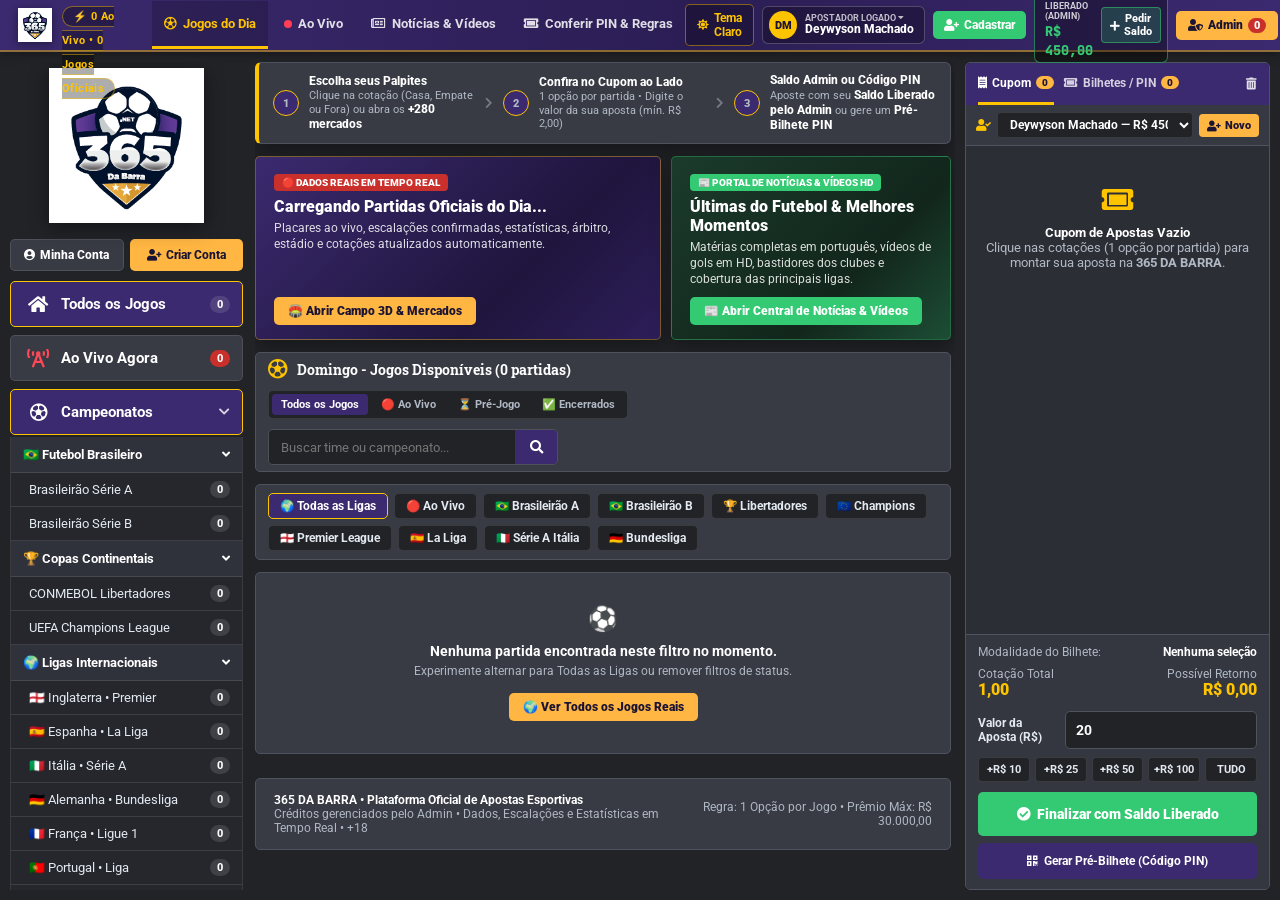
==== index.html @ ea411bf6 "Publicacao oficial 365 DA BARRA - Apostas Esportivas Online" ====
<!DOCTYPE html>
<html lang="pt-BR">
<head>
    <meta charset="UTF-8">
    <meta name="viewport" content="width=device-width, initial-scale=1.0">
    <title>365 DA BARRA - Apostas Esportivas Online</title>
    <link rel="preconnect" href="https://fonts.gstatic.com">
    <link href="https://fonts.googleapis.com/css2?family=Roboto+Slab:wght@600;700&family=Roboto:wght@400;500;700;900&family=JetBrains+Mono:wght@600;700;800&display=swap" rel="stylesheet">
    <link rel="stylesheet" href="https://cdnjs.cloudflare.com/ajax/libs/font-awesome/5.15.4/css/all.min.css">
    <link rel="stylesheet" href="css/styles.css">
</head>
<body>

    <!-- CABEÇALHO SUPERIOR OFICIAL 365 DA BARRA (#3b2a6f) -->
    <header class="header">
        <div class="header-left">
            <div class="title" onclick="switchMainSection('matches'); filterMatches('all')" style="cursor:pointer;">
                <img src="logo-365dabarra.png" alt="365 DA BARRA" class="header-mini-logo">
                <div>
                    <span class="brand-title-text">365 DA BARRA</span>
                    <span class="header-live-pill" id="live-games-counter">⚡ Tempo Real</span>
                </div>
            </div>
            <nav class="top-nav">
                <a class="active" data-top-nav="matches-all" onclick="switchMainSection('matches'); filterMatches('all')"><i class="far fa-futbol"></i> Jogos do Dia</a>
                <a data-top-nav="matches-live" onclick="switchMainSection('matches'); filterMatches('live')"><span class="live-dot"></span> Ao Vivo</a>
                <a data-top-nav="news" onclick="switchMainSection('news')"><i class="far fa-newspaper"></i> Notícias & Vídeos</a>
                <a data-top-nav="rules" onclick="switchMainSection('rules')"><i class="fas fa-ticket-alt"></i> Conferir PIN & Regras</a>
            </nav>
        </div>

        <!-- Área do Apostador, Cadastro, Carteira Admin e Painel Admin -->
        <div class="user-actions">
            <button class="theme-toggle-btn" id="theme-toggle-btn" onclick="toggleSiteTheme()" title="Alternar entre Tema Escuro e Tema Claro">
                <i class="fas fa-sun" id="theme-toggle-icon"></i> <span id="theme-toggle-label">Tema Claro</span>
            </button>

            <!-- Pílula Interativa do Usuário Logado (Abre Minha Conta / Trocar Cliente) -->
            <div class="user-profile-pill" onclick="openUserAccountModal('profile')" title="Ver Minha Conta ou Trocar de Apostador">
                <div class="user-avatar-circle" id="header-user-avatar">DM</div>
                <div class="user-profile-info">
                    <span class="user-profile-label">Apostador Logado <i class="fas fa-caret-down"></i></span>
                    <span class="user-profile-name" id="header-user-name">Deywyson Machado</span>
                </div>
            </div>

            <!-- Botão Direto para Cadastrar Novo Usuário -->
            <button class="btn-register-top" onclick="openUserAccountModal('register')" title="Cadastrar Novo Apostador na 365 DA BARRA">
                <i class="fas fa-user-plus"></i> Cadastrar
            </button>

            <!-- Carteira com Saldo Liberado pelo Admin + Botão Pedir Saldo -->
            <div class="wallet-box">
                <div class="wallet-texts" onclick="openRequestBalanceModal()" style="cursor:pointer;" title="Clique para solicitar liberação de saldo ao Admin">
                    <span class="wallet-label">Saldo Liberado (Admin)</span>
                    <span class="wallet-balance" id="user-balance">R$ 450,00</span>
                </div>
                <button class="wallet-add-btn" onclick="openRequestBalanceModal()" title="Solicitar Liberação de Saldo ao Admin">
                    <i class="fas fa-plus"></i> Pedir Saldo
                </button>
            </div>

            <!-- Botão Painel do Admin / Cambista -->
            <button class="btn-deposit" onclick="openAdminModal()">
                <i class="fas fa-user-shield"></i> Admin <span class="admin-badge-pill" id="admin-alert-count">0</span>
            </button>
        </div>
    </header>

    <!-- ESTRUTURA PRINCIPAL 3 COLUNAS (PADRÃO 365 DA BARRA APRIMORADO) -->
    <div class="main-container">

        <!-- COLUNA ESQUERDA: SIDEBAR OFICIAL COM ESCUDO 365 DA BARRA E ACORDEÕES -->
        <aside class="sidebar">
            <!-- Escudo Oficial 365 DA BARRA -->
            <div id="divImageLogo" class="sidebar-logo-box" onclick="switchMainSection('matches'); filterMatches('all')">
                <img id="imgLogo" src="logo-365dabarra.png" alt="365 DA BARRA">
            </div>

            <!-- Atalho Rápido de Conta / Cadastro na Sidebar -->
            <div class="sidebar-user-quickbar">
                <button class="sb-quick-btn" onclick="openUserAccountModal('profile')">
                    <i class="fas fa-user-circle"></i> Minha Conta
                </button>
                <button class="sb-quick-btn gold" onclick="openUserAccountModal('register')">
                    <i class="fas fa-user-plus"></i> Criar Conta
                </button>
            </div>

            <div class="menu">
                <!-- Início -->
                <a class="menuSingle active" data-sb-nav="all" onclick="switchMainSection('matches'); filterMatches('all')">
                    <div class="boxIcon"><i class="fas fa-home"></i></div>
                    <span class="title">Todos os Jogos</span>
                    <span class="badge-count" id="sb-count-all">0</span>
                </a>

                <!-- Ao Vivo -->
                <a class="menuSingle" data-sb-nav="live" onclick="switchMainSection('matches'); filterMatches('live')">
                    <div class="boxIcon"><i class="fas fa-broadcast-tower" style="color:#ff4757;"></i></div>
                    <span class="title">Ao Vivo Agora</span>
                    <span class="badge-count live" id="sb-count-live">0</span>
                </a>

                <!-- Futebol (Acordeão Principal) -->
                <div class="menuMulti">
                    <div class="menuMulti-main selected" id="sb-futebol-main" onclick="toggleSidebarAccordion('sb-futebol-items', this)">
                        <div class="boxIcon"><i class="far fa-futbol"></i></div>
                        <span class="title">Campeonatos</span>
                        <i class="fas fa-chevron-down menu-arrow"></i>
                    </div>

                    <div id="sb-futebol-items" class="menuMulti-items" style="display:block;">
                        <!-- Sub-acordeão: Brasil -->
                        <div class="subMenuMulti">
                            <div class="subMenuMulti-title" onclick="toggleSidebarSubAccordion('sub-brasil')">
                                <span>🇧🇷 Futebol Brasileiro</span>
                                <i class="fas fa-angle-down"></i>
                            </div>
                            <div id="sub-brasil" class="subMenuMulti-items" style="display:block;">
                                <a class="item" data-sb-nav="bra.1" onclick="filterMatches('bra.1')">
                                    <span class="name">Brasileirão Série A</span>
                                    <span class="badge-count" id="sb-count-bra.1">0</span>
                                </a>
                                <a class="item" data-sb-nav="bra.2" onclick="filterMatches('bra.2')">
                                    <span class="name">Brasileirão Série B</span>
                                    <span class="badge-count" id="sb-count-bra.2">0</span>
                                </a>
                            </div>
                        </div>

                        <!-- Sub-acordeão: Clubes Internacionais -->
                        <div class="subMenuMulti">
                            <div class="subMenuMulti-title" onclick="toggleSidebarSubAccordion('sub-intl')">
                                <span>🏆 Copas Continentais</span>
                                <i class="fas fa-angle-down"></i>
                            </div>
                            <div id="sub-intl" class="subMenuMulti-items" style="display:block;">
                                <a class="item" data-sb-nav="conmebol.libertadores" onclick="filterMatches('conmebol.libertadores')">
                                    <span class="name">CONMEBOL Libertadores</span>
                                    <span class="badge-count" id="sb-count-conmebol.libertadores">0</span>
                                </a>
                                <a class="item" data-sb-nav="uefa.champions" onclick="filterMatches('uefa.champions')">
                                    <span class="name">UEFA Champions League</span>
                                    <span class="badge-count" id="sb-count-uefa.champions">0</span>
                                </a>
                            </div>
                        </div>

                        <!-- Sub-acordeão: Principais Ligas Europeias & Sul-Americanas -->
                        <div class="subMenuMulti">
                            <div class="subMenuMulti-title" onclick="toggleSidebarSubAccordion('sub-europa')">
                                <span>🌍 Ligas Internacionais</span>
                                <i class="fas fa-angle-down"></i>
                            </div>
                            <div id="sub-europa" class="subMenuMulti-items" style="display:block;">
                                <a class="item" data-sb-nav="eng.1" onclick="filterMatches('eng.1')">
                                    <span class="name">🏴󠁧󠁢󠁥󠁮󠁧󠁿 Inglaterra • Premier</span>
                                    <span class="badge-count" id="sb-count-eng.1">0</span>
                                </a>
                                <a class="item" data-sb-nav="esp.1" onclick="filterMatches('esp.1')">
                                    <span class="name">🇪🇸 Espanha • La Liga</span>
                                    <span class="badge-count" id="sb-count-esp.1">0</span>
                                </a>
                                <a class="item" data-sb-nav="ita.1" onclick="filterMatches('ita.1')">
                                    <span class="name">🇮🇹 Itália • Série A</span>
                                    <span class="badge-count" id="sb-count-ita.1">0</span>
                                </a>
                                <a class="item" data-sb-nav="ger.1" onclick="filterMatches('ger.1')">
                                    <span class="name">🇩🇪 Alemanha • Bundesliga</span>
                                    <span class="badge-count" id="sb-count-ger.1">0</span>
                                </a>
                                <a class="item" data-sb-nav="fra.1" onclick="filterMatches('fra.1')">
                                    <span class="name">🇫🇷 França • Ligue 1</span>
                                    <span class="badge-count" id="sb-count-fra.1">0</span>
                                </a>
                                <a class="item" data-sb-nav="por.1" onclick="filterMatches('por.1')">
                                    <span class="name">🇵🇹 Portugal • Liga</span>
                                    <span class="badge-count" id="sb-count-por.1">0</span>
                                </a>
                                <a class="item" data-sb-nav="arg.1" onclick="filterMatches('arg.1')">
                                    <span class="name">🇦🇷 Argentina • Primera</span>
                                    <span class="badge-count" id="sb-count-arg.1">0</span>
                                </a>
                            </div>
                        </div>
                    </div>
                </div>

                <!-- Notícias & Vídeos (Diferencial Superior) -->
                <a class="menuSingle" data-sb-nav="news" onclick="switchMainSection('news')">
                    <div class="boxIcon"><i class="far fa-newspaper"></i></div>
                    <span class="title">Notícias & Vídeos</span>
                </a>

                <!-- Conferir Bilhete / Regulamento -->
                <a class="menuSingle" data-sb-nav="rules" onclick="switchMainSection('rules'); setTimeout(()=>{const el=document.getElementById('check-pin-input'); if(el) el.focus();}, 120);">
                    <div class="boxIcon"><i class="fas fa-ticket-alt"></i></div>
                    <span class="title">Conferir Bilhete (PIN)</span>
                </a>
            </div>

            <!-- Botão Admin e Caixa de Informação Oficial 365 DA BARRA -->
            <button class="btnSidebarAction" onclick="openAdminModal()">
                <i class="fas fa-user-shield"></i> Painel Cambista / Admin
            </button>

            <div class="menuBoxInfo">
                <span><strong>365 DA BARRA • OFICIAL</strong></span>
                <p>Prêmio Máx: <strong>R$ 30.000,00</strong><br>Regra: 1 Opção por Partida<br>Saldo liberado pelo Admin</p>
            </div>
        </aside>

        <!-- COLUNA CENTRAL: CONTAINER DE APOSTAS E EVENTOS -->
        <main class="content containerBets">

            <!-- VISÃO 1: LISTA DE PARTIDAS (PADRÃO 365 DA BARRA + USABILIDADE APRIMORADA) -->
            <div id="home-matches-view" style="display:flex; flex-direction:column; gap:12px;">

                <!-- Guia Rápido Visual: Como Funciona (Fácil entendimento para qualquer cliente) -->
                <div class="how-it-works-strip">
                    <div class="hiw-step">
                        <span class="hiw-num">1</span>
                        <div>
                            <strong>Escolha seus Palpites</strong>
                            <span>Clique na cotação (Casa, Empate ou Fora) ou abra os <strong>+280 mercados</strong></span>
                        </div>
                    </div>
                    <div class="hiw-divider"><i class="fas fa-chevron-right"></i></div>
                    <div class="hiw-step">
                        <span class="hiw-num">2</span>
                        <div>
                            <strong>Confira no Cupom ao Lado</strong>
                            <span>1 opção por partida • Digite o valor da sua aposta (mín. R$ 2,00)</span>
                        </div>
                    </div>
                    <div class="hiw-divider"><i class="fas fa-chevron-right"></i></div>
                    <div class="hiw-step">
                        <span class="hiw-num">3</span>
                        <div>
                            <strong>Saldo Admin ou Código PIN</strong>
                            <span>Aposte com seu <strong>Saldo Liberado pelo Admin</strong> ou gere um <strong>Pré-Bilhete PIN</strong></span>
                        </div>
                    </div>
                </div>

                <!-- Banners Superiores Interativos -->
                <div class="hero-banners">
                    <div class="hero-card" id="hero-featured-card">
                        <div>
                            <span class="hero-tag" id="hero-featured-tag">🔴 DADOS REAIS EM TEMPO REAL</span>
                            <h2 id="hero-featured-title">Carregando Partidas Oficiais do Dia...</h2>
                            <p id="hero-featured-desc">Placares ao vivo, escalações confirmadas, estatísticas, árbitro, estádio e cotações atualizados automaticamente.</p>
                        </div>
                        <button class="hero-cta" id="hero-featured-btn" onclick="openFeaturedMatch()">🏟️ Abrir Campo 3D & Mercados</button>
                    </div>
                    <div class="hero-card alt">
                        <div>
                            <span class="hero-tag" style="background:var(--betslip-pin-bg); color:#ffffff;">📰 PORTAL DE NOTÍCIAS & VÍDEOS HD</span>
                            <h2 id="hero-news-headline">Últimas do Futebol & Melhores Momentos</h2>
                            <p id="hero-news-sub">Matérias completas em português, vídeos de gols em HD, bastidores dos clubes e cobertura das principais ligas.</p>
                        </div>
                        <div style="display:flex; gap:8px;">
                            <button class="hero-cta" style="background:var(--betslip-pin-bg); color:#ffffff;" onclick="switchMainSection('news')">📰 Abrir Central de Notícias & Vídeos</button>
                        </div>
                    </div>
                </div>

                <!-- Barra de Data / Esporte e Busca Oficial (.dateEventAndSearch da 365 DA BARRA) -->
                <div class="dateEventAndSearch">
                    <div class="dateEvent">
                        <div class="boxIcon"><i class="far fa-futbol"></i></div>
                        <span class="sportName" id="sport-day-header">Jogos Disponíveis • Tempo Real</span>
                        <div class="status-subfilters" id="status-subfilters">
                            <button class="status-subfilter-btn active" data-status-filter="all" onclick="setMatchStatusSubfilter('all', this)">Todos os Jogos</button>
                            <button class="status-subfilter-btn" data-status-filter="in" onclick="setMatchStatusSubfilter('in', this)">🔴 Ao Vivo</button>
                            <button class="status-subfilter-btn" data-status-filter="pre" onclick="setMatchStatusSubfilter('pre', this)">⏳ Pré-Jogo</button>
                            <button class="status-subfilter-btn" data-status-filter="post" onclick="setMatchStatusSubfilter('post', this)">✅ Encerrados</button>
                        </div>
                    </div>
                    <div class="search">
                        <input type="text" id="global-search-input" placeholder="Buscar time ou campeonato..." oninput="handleSearchMatches(this.value)">
                        <button type="button" onclick="handleSearchMatches(document.getElementById('global-search-input').value)">
                            <i class="fas fa-search"></i>
                        </button>
                    </div>
                </div>

                <!-- Pílulas Rápidas de Campeonatos -->
                <div class="filter-bar">
                    <div class="filter-pills">
                        <button class="filter-pill active" data-pill-filter="all" onclick="filterMatches('all', this)">🌍 Todas as Ligas</button>
                        <button class="filter-pill" data-pill-filter="live" onclick="filterMatches('live', this)">🔴 Ao Vivo</button>
                        <button class="filter-pill" data-pill-filter="bra.1" onclick="filterMatches('bra.1', this)">🇧🇷 Brasileirão A</button>
                        <button class="filter-pill" data-pill-filter="bra.2" onclick="filterMatches('bra.2', this)">🇧🇷 Brasileirão B</button>
                        <button class="filter-pill" data-pill-filter="conmebol.libertadores" onclick="filterMatches('conmebol.libertadores', this)">🏆 Libertadores</button>
                        <button class="filter-pill" data-pill-filter="uefa.champions" onclick="filterMatches('uefa.champions', this)">🇪🇺 Champions</button>
                        <button class="filter-pill" data-pill-filter="eng.1" onclick="filterMatches('eng.1', this)">🏴󠁧󠁢󠁥󠁮󠁧󠁿 Premier League</button>
                        <button class="filter-pill" data-pill-filter="esp.1" onclick="filterMatches('esp.1', this)">🇪🇸 La Liga</button>
                        <button class="filter-pill" data-pill-filter="ita.1" onclick="filterMatches('ita.1', this)">🇮🇹 Série A Itália</button>
                        <button class="filter-pill" data-pill-filter="ger.1" onclick="filterMatches('ger.1', this)">🇩🇪 Bundesliga</button>
                    </div>
                </div>

                <!-- Lista de Eventos por País/Campeonato (.eventlistContainer) -->
                <div id="matches-container" class="eventlistContainer"></div>
            </div>

            <!-- VISÃO 2: PÁGINA DA PARTIDA AO VIVO (CAMPO 3D + INFORMATIVO + MERCADOS) -->
            <div id="match-center-view" class="match-center-view">
                <div class="mc-topbar">
                    <button class="back-to-list-btn" onclick="backToMatchList()"><i class="fas fa-arrow-left"></i> Voltar para a Grade de Jogos</button>
                    <div id="mc-breadcrumb" style="font-size:12.5px; color:var(--text-muted); font-weight:700;">
                        Carregando partida real...
                    </div>
                    <div style="display:flex; gap:6px; flex-wrap:wrap;">
                        <button class="tracker-ctrl-btn active" id="btn-toggle-3d" onclick="togglePerspectiveView()">🏟️ Estádio 3D</button>
                        <button class="tracker-ctrl-btn" id="btn-toggle-players" onclick="togglePlayersView()">👕 22 Jogadores</button>
                        <button class="tracker-ctrl-btn active" id="btn-toggle-trail" onclick="toggleTrailView()">⚡ Trajetória</button>
                        <button class="tracker-ctrl-btn" id="btn-toggle-heatmap" onclick="toggleHeatmapView()">🔥 Mapa de Calor</button>
                        <button class="tracker-ctrl-btn" id="btn-toggle-sound" onclick="toggleSoundEffects()">🔇 Som</button>
                    </div>
                </div>

                <!-- ARENA DE TRANSMISSÃO AO VIVO -->
                <div class="mc-live-arena">
                    <div class="mc-scoreboard-banner">
                        <div class="mc-team-block home">
                            <div class="mc-team-text-home">
                                <div class="mc-team-title" id="sb-home-name">Time Casa</div>
                                <div class="mc-team-meta" id="sb-home-formation">Mandante</div>
                            </div>
                            <img id="sb-home-logo" src="https://a.espncdn.com/i/teamlogos/soccer/500/819.png" alt="" class="mc-team-logo">
                        </div>

                        <div class="mc-score-center">
                            <div class="mc-live-pill"><span class="live-dot"></span> <span id="sb-clock">Sincronizando...</span></div>
                            <div class="mc-score-pill" id="sb-score">0 - 0</div>
                            <div id="sb-stadium" class="mc-stadium-sub">🏟️ Estádio Oficial</div>
                            <div id="sb-events-strip" style="font-size:11px; color:var(--accent-yellow); font-weight:700; margin-top:2px; text-align:center;"></div>
                        </div>

                        <div class="mc-team-block away">
                            <img id="sb-away-logo" src="https://a.espncdn.com/i/teamlogos/soccer/500/2029.png" alt="" class="mc-team-logo">
                            <div class="mc-team-text-away">
                                <div class="mc-team-title" id="sb-away-name">Time Visitante</div>
                                <div class="mc-team-meta" id="sb-away-formation">Visitante</div>
                            </div>
                        </div>
                    </div>

                    <div class="mc-arena-grid">
                        <!-- Coluna do Campo 3D Vetorial HD -->
                        <div class="mc-pitch-column">
                            <div class="stadium-stage" id="stadium-stage">
                                <div class="pitch-broadcast-hud" id="pitch-hud-box">
                                    <div class="hud-status-badge" id="hud-zone-badge">🔥 ATAQUE PERIGOSO</div>
                                    <div class="hud-texts">
                                        <div class="hud-main-title" id="hud-action-title">PARTIDA EM TEMPO REAL</div>
                                        <div class="hud-sub-desc" id="hud-action-sub">Sincronizando lances oficiais da partida...</div>
                                    </div>
                                </div>

                                <div class="stadium-led-board">
                                    <span>🏆 365 DA BARRA</span>
                                    <span>⚡ TRANSMISSÃO EM TEMPO REAL</span>
                                    <span>💰 PRÊMIO MÁXIMO R$ 30.000,00</span>
                                    <span>🔥 COTAÇÕES OFICIAIS</span>
                                </div>

                                <div class="pitch-3d-wrap perspective-3d" id="pitch-3d-wrap">
                                    <svg id="pitch-svg" viewBox="0 0 800 450" preserveAspectRatio="xMidYMid meet">
                                        <defs>
                                            <linearGradient id="gradZoneHome" x1="0%" y1="0%" x2="100%" y2="0%">
                                                <stop offset="0%" stop-color="#00e676" stop-opacity="0.02"/>
                                                <stop offset="55%" stop-color="#00e676" stop-opacity="0.18"/>
                                                <stop offset="100%" stop-color="#00e676" stop-opacity="0.45"/>
                                            </linearGradient>
                                            <linearGradient id="gradDangerHome" x1="0%" y1="0%" x2="100%" y2="0%">
                                                <stop offset="0%" stop-color="#ff3d57" stop-opacity="0.02"/>
                                                <stop offset="50%" stop-color="#ff6b00" stop-opacity="0.22"/>
                                                <stop offset="100%" stop-color="#ff1744" stop-opacity="0.52"/>
                                            </linearGradient>
                                            <linearGradient id="gradZoneAway" x1="100%" y1="0%" x2="0%" y2="0%">
                                                <stop offset="0%" stop-color="#29b6f6" stop-opacity="0.02"/>
                                                <stop offset="55%" stop-color="#29b6f6" stop-opacity="0.18"/>
                                                <stop offset="100%" stop-color="#29b6f6" stop-opacity="0.45"/>
                                            </linearGradient>
                                            <linearGradient id="gradDangerAway" x1="100%" y1="0%" x2="0%" y2="0%">
                                                <stop offset="0%" stop-color="#ff3d57" stop-opacity="0.02"/>
                                                <stop offset="50%" stop-color="#ff6b00" stop-opacity="0.22"/>
                                                <stop offset="100%" stop-color="#ff1744" stop-opacity="0.52"/>
                                            </linearGradient>
                                            <radialGradient id="heatSpot" cx="50%" cy="50%" r="50%">
                                                <stop offset="0%" stop-color="#ff1744" stop-opacity="0.55"/>
                                                <stop offset="50%" stop-color="#ffd600" stop-opacity="0.28"/>
                                                <stop offset="100%" stop-color="#00e676" stop-opacity="0"/>
                                            </radialGradient>
                                            <filter id="glowEffect" x="-20%" y="-20%" width="140%" height="140%">
                                                <feGaussianBlur stdDeviation="4" result="blur"/>
                                                <feComposite in="SourceGraphic" in2="blur" operator="over"/>
                                            </filter>
                                        </defs>

                                        <rect x="0" y="0" width="800" height="450" rx="10" fill="#113320"/>

                                        <g id="svg-turf-stripes">
                                            <rect x="30" y="25" width="46.25" height="400" fill="#17492d"/>
                                            <rect x="76.25" y="25" width="46.25" height="400" fill="#1b5434"/>
                                            <rect x="122.5" y="25" width="46.25" height="400" fill="#17492d"/>
                                            <rect x="168.75" y="25" width="46.25" height="400" fill="#1b5434"/>
                                            <rect x="215" y="25" width="46.25" height="400" fill="#17492d"/>
                                            <rect x="261.25" y="25" width="46.25" height="400" fill="#1b5434"/>
                                            <rect x="307.5" y="25" width="46.25" height="400" fill="#17492d"/>
                                            <rect x="353.75" y="25" width="46.25" height="400" fill="#1b5434"/>
                                            <rect x="400" y="25" width="46.25" height="400" fill="#17492d"/>
                                            <rect x="446.25" y="25" width="46.25" height="400" fill="#1b5434"/>
                                            <rect x="492.5" y="25" width="46.25" height="400" fill="#17492d"/>
                                            <rect x="538.75" y="25" width="46.25" height="400" fill="#1b5434"/>
                                            <rect x="585" y="25" width="46.25" height="400" fill="#17492d"/>
                                            <rect x="631.25" y="25" width="46.25" height="400" fill="#1b5434"/>
                                            <rect x="677.5" y="25" width="46.25" height="400" fill="#17492d"/>
                                            <rect x="723.75" y="25" width="46.25" height="400" fill="#1b5434"/>
                                        </g>

                                        <image id="svg-logo-home" href="https://a.espncdn.com/i/teamlogos/soccer/500/819.png" x="165" y="170" width="110" height="110" opacity="0.14"/>
                                        <image id="svg-logo-away" href="https://a.espncdn.com/i/teamlogos/soccer/500/2029.png" x="525" y="170" width="110" height="110" opacity="0.14"/>

                                        <g id="svg-heatmap-layer" style="display:none;"></g>

                                        <g id="svg-zone-layer">
                                            <polygon id="svg-zone-poly" points="30,25 580,25 630,225 580,425 30,425" fill="url(#gradDangerHome)"/>
                                            <polyline id="svg-zone-edge" points="580,25 630,225 580,425" fill="none" stroke="#ff3d57" stroke-width="3" stroke-dasharray="6,4" opacity="0.85"/>
                                            <g id="svg-zone-chevrons"></g>
                                        </g>

                                        <g stroke="rgba(255,255,255,0.65)" stroke-width="2.2" fill="none">
                                            <rect x="30" y="25" width="740" height="400"/>
                                            <line x1="400" y1="25" x2="400" y2="425"/>
                                            <circle cx="400" cy="225" r="56"/>
                                            <circle cx="400" cy="225" r="4" fill="#fff"/>
                                            <rect x="30" y="105" width="115" height="240"/>
                                            <rect x="30" y="165" width="42" height="120"/>
                                            <circle cx="110" cy="225" r="3" fill="#fff"/>
                                            <path d="M 145 180 A 55 55 0 0 1 145 270"/>
                                            <rect x="655" y="105" width="115" height="240"/>
                                            <rect x="728" y="165" width="42" height="120"/>
                                            <circle cx="690" cy="225" r="3" fill="#fff"/>
                                            <path d="M 655 180 A 55 55 0 0 0 655 270"/>
                                            <path d="M 30 37 A 12 12 0 0 0 42 25"/>
                                            <path d="M 42 425 A 12 12 0 0 0 30 413"/>
                                            <path d="M 758 25 A 12 12 0 0 0 770 37"/>
                                            <path d="M 770 413 A 12 12 0 0 0 758 425"/>
                                            <rect x="14" y="192" width="16" height="66" fill="rgba(255,255,255,0.16)" stroke="#ffffff" stroke-width="2.8"/>
                                            <rect x="770" y="192" width="16" height="66" fill="rgba(255,255,255,0.16)" stroke="#ffffff" stroke-width="2.8"/>
                                        </g>

                                        <g id="svg-players-layer" style="display:none;"></g>

                                        <g id="svg-trail-layer">
                                            <path id="svg-ground-shadow" d="" fill="none" stroke="rgba(0,0,0,0.45)" stroke-width="3" stroke-dasharray="5,5"/>
                                            <path id="svg-ball-path" d="" fill="none" stroke="#ffd600" stroke-width="3.2" stroke-linecap="round" filter="url(#glowEffect)"/>
                                            <g id="svg-pass-nodes"></g>
                                        </g>

                                        <g id="svg-ball-group" transform="translate(400, 225)">
                                            <circle id="svg-ball-Ping1" cx="0" cy="0" r="18" fill="none" stroke="#ff3d57" stroke-width="2.5" opacity="0.7"/>
                                            <circle id="svg-ball-Ping2" cx="0" cy="0" r="30" fill="none" stroke="#ff3d57" stroke-width="1.5" opacity="0.35"/>
                                            <ellipse id="svg-ball-shadow" cx="3" cy="5" rx="8" ry="5" fill="rgba(0,0,0,0.6)"/>
                                            <circle id="svg-ball-core" cx="0" cy="0" r="8.5" fill="#ffffff" stroke="#0f172a" stroke-width="2"/>
                                            <polygon points="0,-4 3.8,-1.2 2.4,3.2 -2.4,3.2 -3.8,-1.2" fill="#0f172a"/>
                                        </g>
                                    </svg>

                                    <div class="ball-Floating-tag" id="ball-floating-tag">
                                        <span class="ball-tag-dot" id="ball-tag-dot"></span>
                                        <span id="ball-tag-player">Em Jogo</span>
                                    </div>

                                    <div class="goal-celebration-banner" id="goal-celebration-banner">
                                        <div class="goal-big-title">⚽ GOOOOOOL!</div>
                                        <div class="goal-sub-score" id="goal-banner-score">Gol Oficial!</div>
                                    </div>
                                </div>
                            </div>
                        </div>

                        <!-- Informativo da Partida ao Lado do Campo -->
                        <div class="mc-info-column">
                            <div class="tracker-tabs">
                                <div class="tracker-tab active" onclick="switchTrackerTab('stats', this)">📊 Estatísticas</div>
                                <div class="tracker-tab" onclick="switchTrackerTab('feed', this)">⚡ Lances (<span id="feed-count">0</span>)</div>
                                <div class="tracker-tab" onclick="switchTrackerTab('lineups', this)">👕 Escalações</div>
                                <div class="tracker-tab" onclick="switchTrackerTab('standings', this)">🏆 Tabela & H2H</div>
                            </div>
                            <div class="tracker-tab-content" id="tracker-tab-body"></div>
                        </div>
                    </div>
                </div>

                <!-- Mercados Completos da Partida (Estilo .eventdetail-market da 365 DA BARRA) -->
                <div class="mc-markets-section" id="mc-all-markets"></div>
            </div>

            <!-- VISÃO 3: PORTAL DE NOTÍCIAS E VÍDEOS DO FUTEBOL EM TEMPO REAL -->
            <div id="news-view" style="display:none; flex-direction:column; gap:16px;">
                <div class="mc-topbar">
                    <button class="back-to-list-btn" onclick="switchMainSection('matches')"><i class="fas fa-arrow-left"></i> Voltar para os Jogos</button>
                    <h2 style="font-size:16px; font-weight:900;">📰 Central de Notícias, Bastidores & Vídeos em Tempo Real</h2>
                    <span style="font-size:11.5px; color:var(--accent-green); font-weight:800;">🟢 Atualização Automática</span>
                </div>

                <div class="filter-bar">
                    <div class="filter-pills" id="news-filter-pills">
                        <button class="filter-pill active" onclick="filterNewsByLeague('all', this)">🔥 Todas as Editorias</button>
                        <button class="filter-pill" onclick="filterNewsByLeague('bra.1', this)">🇧🇷 Brasileirão</button>
                        <button class="filter-pill" onclick="filterNewsByLeague('conmebol.libertadores', this)">🏆 Libertadores</button>
                        <button class="filter-pill" onclick="filterNewsByLeague('eng.1', this)">🏴󠁧󠁢󠁥󠁮󠁧󠁿 Premier League</button>
                        <button class="filter-pill" onclick="filterNewsByLeague('esp.1', this)">🇪🇸 La Liga</button>
                        <button class="filter-pill" onclick="filterNewsByLeague('uefa.champions', this)">🇪🇺 Champions League</button>
                    </div>
                    <span style="font-size:11.5px; color:var(--text-muted); font-weight:700;">🎬 Clique em qualquer matéria para ler na íntegra e assistir aos vídeos</span>
                </div>

                <div id="news-featured-hero"></div>
                <div id="news-grid-container" style="display:grid; grid-template-columns:repeat(3, 1fr); gap:16px;"></div>
            </div>

            <!-- VISÃO 4: REGULAMENTO E CONFERÊNCIA DE BILHETE POR PIN -->
            <div id="rules-view" style="display:none; flex-direction:column; gap:16px;">
                <div class="mc-topbar">
                    <button class="back-to-list-btn" onclick="switchMainSection('matches')"><i class="fas fa-arrow-left"></i> Voltar para os Jogos</button>
                    <h2 style="font-size:16px; font-weight:900;">📋 Regulamento Oficial 365 DA BARRA & Conferir Bilhete (PIN)</h2>
                    <span></span>
                </div>

                <!-- Consulta de Bilhete por PIN -->
                <div class="mc-market-card">
                    <div class="mc-market-header">
                        <span>🔍 Conferir Bilhete pelo Código PIN</span>
                        <span>365 DA BARRA</span>
                    </div>
                    <div style="padding:16px;">
                        <div style="display:flex; gap:8px; margin-bottom:10px;">
                            <input type="text" id="check-pin-input" class="stake-input" placeholder="Digite o código PIN do bilhete (ex: 482-910)">
                            <button class="btn-deposit" onclick="checkPinTicket()"><i class="fas fa-search"></i> Consultar Bilhete</button>
                        </div>
                        <div id="check-pin-result"></div>
                    </div>
                </div>

                <!-- Regras Oficiais das Casas de Apostas -->
                <div class="mc-market-card">
                    <div class="mc-market-header">
                        <span>⚖️ Regulamento Geral de Apostas • 365 DA BARRA</span>
                        <span>Regras Oficiais</span>
                    </div>
                    <div style="padding:16px; line-height:1.65; font-size:13px; color:var(--text-secondary);">
                        <p style="margin-bottom:8px;">1. <strong>Seleção Única por Partida (Bloqueio de Correlação):</strong> Não é permitido combinar duas ou mais opções da mesma partida em um mesmo bilhete simples/múltiplo. Caso selecione outra cotação do mesmo jogo, o sistema substituirá automaticamente a seleção anterior daquela partida.</p>
                        <p style="margin-bottom:8px;">2. <strong>Tempo Regulamentar (90 Minutos):</strong> Todas as apostas de futebol consideram apenas o tempo regulamentar de 90 minutos mais os acréscimos definidos pelo árbitro. Prorrogação e disputa de pênaltis não são consideradas, salvo indicação explícita no mercado.</p>
                        <p style="margin-bottom:8px;">3. <strong>Cadastro de Usuário e Liberação de Créditos pelo Admin:</strong> O apostador pode criar sua conta gratuitamente, porém <strong>não realiza depósitos automáticos</strong> na plataforma. Todo saldo de jogo é liberado exclusivamente pelo Administrador/Gerente da banca, ou o cliente pode emitir um <strong>Pré-Bilhete com Código PIN</strong> para validação junto ao cambista.</p>
                        <p style="margin-bottom:8px;">4. <strong>Limites da Banca:</strong> Valor mínimo por aposta: <strong>R$ 2,00</strong> • Valor máximo por aposta: <strong>R$ 5.000,00</strong> • Prêmio/Retorno máximo por bilhete: <strong>R$ 30.000,00</strong> • Máximo de 20 jogos por bilhete múltiplo.</p>
                        <p>5. <strong>Partidas Adiadas ou Canceladas:</strong> Caso uma partida seja adiada ou interrompida e não seja retomada em até 48 horas, a cotação daquele evento específico no bilhete múltiplo será recalculada como <strong>1,00</strong> (anulada), mantendo-se válidas as demais seleções do bilhete.</p>
                    </div>
                </div>
            </div>

            <footer class="site-footer">
                <div>
                    <strong style="color:var(--text-main);">365 DA BARRA • Plataforma Oficial de Apostas Esportivas</strong><br>
                    Créditos gerenciados pelo Admin • Dados, Escalações e Estatísticas em Tempo Real • +18
                </div>
                <div style="text-align:right;">
                    Regra: 1 Opção por Jogo • Prêmio Máx: R$ 30.000,00
                </div>
            </footer>
        </main>

        <!-- COLUNA DIREITA: CUPOM DE APOSTAS OFICIAL 365 DA BARRA -->
        <aside class="right-panel">
            <div class="betslip">
                <div class="betslip-header">
                    <div class="betslip-tabs">
                        <div class="betslip-tab active" id="tab-slip-btn" onclick="switchBetslipView('slip')">
                            <i class="fas fa-receipt"></i> Cupom <span class="betslip-count" id="betslip-count">0</span>
                        </div>
                        <div class="betslip-tab" id="tab-history-btn" onclick="switchBetslipView('history')">
                            <i class="fas fa-ticket-alt"></i> Bilhetes / PIN <span class="betslip-count" id="history-count">0</span>
                        </div>
                    </div>
                    <button class="clear-slip-btn" onclick="clearBetslip()" title="Limpar todas as seleções do cupom"><i class="fas fa-trash-alt"></i></button>
                </div>

                <!-- Barra do Apostador no Cupom (Mostra quem está apostando e permite trocar ou cadastrar) -->
                <div class="betslip-client-bar">
                    <div style="display:flex; align-items:center; gap:6px; min-width:0; flex:1;">
                        <i class="fas fa-user-check" style="color:var(--brand-gold); font-size:12px;"></i>
                        <select id="client-selector" class="betslip-client-select" onchange="handleClientSelectChange(this.value)" title="Selecionar Apostador">
                        </select>
                    </div>
                    <button class="betslip-new-user-btn" onclick="openUserAccountModal('register')" title="Cadastrar Novo Apostador">
                        <i class="fas fa-user-plus"></i> Novo
                    </button>
                </div>

                <!-- Corpo do Cupom (.betslip-body) -->
                <div class="betslip-items betslip-body" id="betslip-items"></div>

                <!-- Rodapé do Cupom (.betslip-footer da 365 DA BARRA com usabilidade aprimorada) -->
                <div class="betslip-footer" id="betslip-footer">
                    <div class="slip-summary-row" style="margin-bottom:6px; font-size:11.5px; display:flex; justify-content:space-between; color:var(--text-muted);">
                        <span>Modalidade do Bilhete:</span>
                        <strong id="bet-type-label" style="color:var(--text-main);">Nenhuma seleção</strong>
                    </div>

                    <div class="oddAndPossibleReturn">
                        <div class="odd">
                            <span>Cotação Total</span>
                            <span><strong id="total-odd-value">1,00</strong></span>
                        </div>
                        <div class="possibleReturn">
                            <span>Possível Retorno</span>
                            <span><strong id="potential-return-value">R$ 0,00</strong></span>
                        </div>
                    </div>

                    <div class="valueBet">
                        <div class="legend">Valor da Aposta (R$)</div>
                        <input type="number" id="bet-amount" class="stake-input" placeholder="R$ 0,00" value="20" min="2" oninput="calculateReturn()">
                    </div>

                    <div class="quick-stakes">
                        <button class="quick-stake-btn" onclick="addQuickStake(10)">+R$ 10</button>
                        <button class="quick-stake-btn" onclick="addQuickStake(25)">+R$ 25</button>
                        <button class="quick-stake-btn" onclick="addQuickStake(50)">+R$ 50</button>
                        <button class="quick-stake-btn" onclick="addQuickStake(100)">+R$ 100</button>
                        <button class="quick-stake-btn" onclick="addQuickStake('MAX')">TUDO</button>
                    </div>

                    <div class="finishBet" style="display:flex; flex-direction:column; gap:7px;">
                        <button class="place-bet-btn" onclick="placeBet(false)">
                            <i class="fas fa-check-circle"></i> Finalizar com Saldo Liberado
                        </button>
                        <button class="pin-bet-btn" onclick="placeBet(true)">
                            <i class="fas fa-qrcode"></i> Gerar Pré-Bilhete (Código PIN)
                        </button>
                    </div>
                </div>
            </div>
        </aside>
    </div>

    <!-- =========================================================================
         MODAL 1: CADASTRO DE USUÁRIO, LOGIN / TROCAR CONTA & MINHA CONTA
         ========================================================================= -->
    <div class="modal-overlay" id="user-account-modal">
        <div class="modal-card" style="width:560px; max-width:95vw; max-height:90vh; overflow-y:auto;">
            <div class="modal-header">
                <div style="display:flex; align-items:center; gap:10px;">
                    <img src="logo-365dabarra.png" alt="" style="width:34px; height:34px; object-fit:contain;">
                    <div>
                        <h3 style="font-size:16px; color:var(--text-main);">Central do Apostador • 365 DA BARRA</h3>
                        <span style="font-size:11px; color:var(--text-muted);">Cadastro de Cliente, Carteira Admin e Meus Bilhetes</span>
                    </div>
                </div>
                <button class="modal-close" onclick="closeUserAccountModal()">✕</button>
            </div>

            <!-- Abas do Modal de Usuário -->
            <div class="account-modal-tabs">
                <button class="account-tab-btn active" id="acc-tab-btn-profile" onclick="switchUserAccountTab('profile')">
                    <i class="fas fa-id-card"></i> Minha Conta
                </button>
                <button class="account-tab-btn" id="acc-tab-btn-register" onclick="switchUserAccountTab('register')">
                    <i class="fas fa-user-plus"></i> Criar Nova Conta
                </button>
                <button class="account-tab-btn" id="acc-tab-btn-switch" onclick="switchUserAccountTab('switch')">
                    <i class="fas fa-exchange-alt"></i> Entrar / Trocar Cliente
                </button>
            </div>

            <!-- ABA 1: MINHA CONTA (PERFIL + SALDO ADMIN + CHAVE PIX + BILHETES) -->
            <div id="acc-tab-profile" class="account-tab-pane">
                <div id="user-profile-summary-box"></div>
            </div>

            <!-- ABA 2: CADASTRAR NOVO APOSTADOR NA 365 DA BARRA -->
            <div id="acc-tab-register" class="account-tab-pane" style="display:none;">
                <div class="register-info-banner">
                    <i class="fas fa-shield-alt" style="font-size:18px; color:var(--brand-gold);"></i>
                    <div>
                        <strong>Como funciona o Cadastro na 365 DA BARRA?</strong>
                        <p>Você cria sua conta gratuitamente abaixo. Por segurança da banca, <strong>não há depósito automático</strong>: após criar sua conta, o <strong>Administrador / Cambista libera seu saldo</strong> ou você pode gerar <strong>Pré-Bilhetes com Código PIN</strong> na hora!</p>
                    </div>
                </div>

                <form id="user-register-form" onsubmit="handleUserRegistrationSubmit(event)" style="display:flex; flex-direction:column; gap:12px;">
                    <div class="form-grid-2">
                        <div class="form-group">
                            <label>Nome Completo do Apostador *</label>
                            <input type="text" id="reg-full-name" class="stake-input" placeholder="Ex: João Pedro Santos" required>
                        </div>
                        <div class="form-group">
                            <label>Usuário / Apelido de Acesso *</label>
                            <input type="text" id="reg-username" class="stake-input" placeholder="Ex: joaopedro365" required>
                        </div>
                    </div>

                    <div class="form-grid-2">
                        <div class="form-group">
                            <label>WhatsApp / Telefone (Contato Cambista) *</label>
                            <input type="text" id="reg-phone" class="stake-input" placeholder="Ex: (71) 99988-7766" required>
                        </div>
                        <div class="form-group">
                            <label>Chave PIX (Para Receber Prêmios) *</label>
                            <input type="text" id="reg-pix" class="stake-input" placeholder="CPF, Telefone ou E-mail PIX" required>
                        </div>
                    </div>

                    <div class="form-grid-2">
                        <div class="form-group">
                            <label>Senha de Acesso *</label>
                            <input type="password" id="reg-password" class="stake-input" placeholder="Digite uma senha" required>
                        </div>
                        <div class="form-group">
                            <label>Solicitar Saldo Inicial ao Admin (Opcional)</label>
                            <select id="reg-initial-request" class="stake-input">
                                <option value="0">Não pedir agora (Apenas criar conta / Usar PIN)</option>
                                <option value="50" selected>Já solicitar R$ 50,00 de saldo ao Admin</option>
                                <option value="100">Já solicitar R$ 100,00 de saldo ao Admin</option>
                                <option value="250">Já solicitar R$ 250,00 de saldo ao Admin</option>
                                <option value="500">Já solicitar R$ 500,00 de saldo ao Admin</option>
                            </select>
                        </div>
                    </div>

                    <button type="submit" class="place-bet-btn" style="margin-top:4px; height:44px; font-size:14px;">
                        <i class="fas fa-check-circle"></i> Concluir Cadastro & Entrar na Conta
                    </button>
                </form>
            </div>

            <!-- ABA 3: ENTRAR / TROCAR DE CONTA RÁPIDO -->
            <div id="acc-tab-switch" class="account-tab-pane" style="display:none;">
                <p style="font-size:12.5px; color:var(--text-muted); margin-bottom:10px;">
                    Selecione uma das contas cadastradas abaixo para entrar imediatamente ou cadastre um novo cliente:
                </p>
                <div id="user-switch-list" style="display:flex; flex-direction:column; gap:8px;"></div>
            </div>
        </div>
    </div>

    <!-- =========================================================================
         MODAL 2: SOLICITAR LIBERAÇÃO DE SALDO AO ADMIN
         ========================================================================= -->
    <div class="modal-overlay" id="request-balance-modal">
        <div class="modal-card" style="width:460px; max-width:94vw;">
            <div class="modal-header">
                <h3 style="font-size:16px;"><i class="fas fa-hand-holding-usd" style="color:var(--brand-gold);"></i> Solicitar Liberação de Saldo</h3>
                <button class="modal-close" onclick="closeRequestBalanceModal()">✕</button>
            </div>
            <p style="font-size:12.5px; color:var(--text-secondary); margin-bottom:14px; line-height:1.5;">
                Na <strong>365 DA BARRA</strong> o saldo de apostas é liberado diretamente pelo <strong>Administrador / Cambista</strong>. Escolha ou digite o valor para enviar o pedido em nome de <strong id="req-client-name" style="color:var(--brand-gold);">Cliente</strong>:
            </p>
            <div style="display:grid; grid-template-columns:1fr 1fr; gap:10px; margin-bottom:14px;">
                <button class="place-bet-btn" style="background:var(--brand-purple);" onclick="sendBalanceRequestToAdmin(50)">+ R$ 50,00</button>
                <button class="place-bet-btn" style="background:var(--brand-purple);" onclick="sendBalanceRequestToAdmin(100)">+ R$ 100,00</button>
                <button class="place-bet-btn" style="background:var(--brand-purple);" onclick="sendBalanceRequestToAdmin(250)">+ R$ 250,00</button>
                <button class="place-bet-btn" style="background:var(--brand-purple);" onclick="sendBalanceRequestToAdmin(500)">+ R$ 500,00</button>
            </div>
            <div style="padding-top:12px; border-top:1px solid var(--border-color);">
                <label style="font-size:11.5px; font-weight:700; color:var(--text-muted); display:block; margin-bottom:6px;">Ou digite outro valor personalizado (R$):</label>
                <div style="display:flex; gap:8px;">
                    <input type="number" id="custom-req-amount" class="stake-input" placeholder="Ex: 150,00" min="10">
                    <button class="place-bet-btn" style="width:auto; padding:0 18px; white-space:nowrap;" onclick="sendCustomBalanceRequest()">
                        <i class="fas fa-paper-plane"></i> Enviar Pedido
                    </button>
                </div>
            </div>
        </div>
    </div>

    <!-- =========================================================================
         MODAL 3: PAINEL DO ADMINISTRADOR / GERENTE / CAMBISTA
         ========================================================================= -->
    <div class="modal-overlay" id="admin-modal">
        <div class="modal-card" style="width:650px; max-width:96vw; max-height:90vh; overflow-y:auto;">
            <div class="modal-header">
                <div style="display:flex; align-items:center; gap:10px;">
                    <i class="fas fa-user-shield" style="font-size:22px; color:var(--brand-gold);"></i>
                    <div>
                        <h3 style="font-size:16px; color:var(--brand-gold);">Painel do Administrador & Cambista • 365 DA BARRA</h3>
                        <span style="font-size:11px; color:var(--text-muted);">Liberação de Saldo, Validação de Pré-Bilhetes PIN e Gestão de Clientes</span>
                    </div>
                </div>
                <button class="modal-close" onclick="closeAdminModal()">✕</button>
            </div>

            <!-- Resumo Rápido da Banca -->
            <div id="admin-kpi-strip" class="admin-kpi-strip"></div>

            <!-- 1. Solicitações de Saldo dos Clientes -->
            <div class="admin-section-box">
                <h4 class="admin-section-title">📲 Solicitações de Saldo Pendentes (Aprovar Liberação)</h4>
                <div id="admin-requests-list"></div>
            </div>

            <!-- 2. Pré-Bilhetes Pendentes (Validar Código PIN) -->
            <div class="admin-section-box">
                <h4 class="admin-section-title">📌 Pré-Bilhetes Aguardando Validação (Código PIN)</h4>
                <div id="admin-pins-list"></div>
            </div>

            <!-- 3. Gestão de Clientes Cadastrados & Liberação Manual de Saldo -->
            <div class="admin-section-box">
                <h4 class="admin-section-title">👥 Clientes Cadastrados na Banca (Liberar / Ajustar Saldo)</h4>
                <div id="admin-clients-list"></div>
            </div>

            <!-- 4. Cadastrar Novo Cliente Direto pelo Painel Admin -->
            <div class="admin-section-box" style="margin-bottom:0;">
                <h4 class="admin-section-title">➕ Cadastrar Novo Cliente Direto pelo Admin (Com Saldo Inicial)</h4>
                <div style="display:grid; grid-template-columns:1.3fr 1fr 1fr auto; gap:8px;">
                    <input type="text" id="admin-new-client-name" class="stake-input" placeholder="Nome do Cliente">
                    <input type="text" id="admin-new-client-phone" class="stake-input" placeholder="WhatsApp / PIX">
                    <input type="number" id="admin-new-client-bal" class="stake-input" placeholder="Saldo Inicial (R$)">
                    <button class="btn-deposit" onclick="adminCreateNewClient()"><i class="fas fa-plus"></i> Cadastrar</button>
                </div>
            </div>
        </div>
    </div>

    <!-- Modal: LEITOR DE MATÉRIA COMPLETA & PLAYER DE VÍDEO HD -->
    <div class="modal-overlay" id="news-article-modal">
        <div class="modal-card" style="width:780px; max-width:94vw; max-height:90vh; overflow-y:auto; padding:0;">
            <div style="position:sticky; top:0; z-index:20; background:var(--brand-purple); padding:14px 20px; border-bottom:1px solid var(--border-color); display:flex; justify-content:space-between; align-items:center;">
                <span id="modal-news-category" style="font-size:11.5px; font-weight:900; color:var(--accent-yellow); text-transform:uppercase; letter-spacing:0.6px;">📰 FUTEBOL EM TEMPO REAL</span>
                <button class="modal-close" onclick="closeNewsArticleModal()" style="color:#fff;">✕</button>
            </div>
            <div id="modal-news-body" style="padding:20px;"></div>
        </div>
    </div>

    <!-- Modal: COMPROVANTE DIGITAL DO BILHETE & CÓDIGO PIN (365 DA BARRA) -->
    <div class="modal-overlay" id="ticket-receipt-modal">
        <div class="modal-card" style="width:450px; max-height:90vh; overflow-y:auto;">
            <div class="modal-header">
                <h3 style="font-size:15px; color:var(--accent-yellow); display:flex; align-items:center; gap:6px;">🧾 Comprovante Oficial • 365 DA BARRA</h3>
                <button class="modal-close" onclick="closeTicketReceiptModal()">✕</button>
            </div>
            <div id="ticket-receipt-body"></div>
        </div>
    </div>

    <div id="toast-container"></div>

    <script src="js/data.js"></script>
    <script src="js/radar.js"></script>
    <script src="js/app.js"></script>
</body>
</html>
---- css/styles.css ----
@import url('https://fonts.googleapis.com/css2?family=Roboto+Slab:wght@400;700&family=Roboto:wght@400;500;700;900&family=JetBrains+Mono:wght@600;700;800&display=swap');

/* ============================================================================
   VARIÁVEIS OFICIAIS 365 DA BARRA (DARK THEME PADRÃO + LIGHT THEME COMPLETO)
   Extraídas diretamente de https://365dabarra-net.jogos.app/
   ============================================================================ */
:root {
    /* Cores de Marca 365 DA BARRA */
    --brand-purple: #3b2a6f;
    --brand-purple-dark: #281c4f;
    --brand-purple-hover: #00115f;
    --brand-red-selected: #C9302C;
    --brand-gold: #ffc400;
    --brand-gold-btn: rgb(255, 182, 66);
    --brand-green-pin: #34ca73;
    --brand-green-dark: #279f58;

    /* Superfícies Tema Escuro (Refinado sobre o theme-dark.css original #2C2C2C / #444444) */
    --bg-dark: #222327;
    --bg-panel: #2c2e35;
    --bg-panel-alt: #363942;
    --bg-elevated: #40444f;
    --bg-hover: #4a4f5c;

    /* Mapeamento de variáveis compatíveis */
    --primary: #ffc400;
    --primary-hover: #ffd740;
    --primary-glow: rgba(255, 196, 0, 0.28);
    --accent-green: #34ca73;
    --accent-green-glow: rgba(52, 202, 115, 0.25);
    --accent-red: #C9302C;
    --accent-yellow: #ffc400;
    --accent-blue: #29b6f6;

    --text-main: #FFFFFF;
    --text-secondary: #E2E8F0;
    --text-muted: #B0B8C4;

    --border-color: rgba(255, 255, 255, 0.11);
    --border-strong: rgba(255, 255, 255, 0.20);

    /* Variáveis dos Cards de Jogos 365 DA BARRA */
    --eventlist-country-bg: #3b2a6f;
    --eventlist-country-text: #FFFFFF;
    --card-item-bg: #383b44;
    --card-item-hover: #424651;
    --card-item-border: #4f5360;
    --card-item-text: #FFFFFF;
    --odd-box-bg: #26282e;
    --odd-box-text: #FFFFFF;
    --odd-divider: rgba(255, 255, 255, 0.22);
    --odd-selected-bg: #C9302C;
    --odd-selected-text: #FFFFFF;
    --total-outcomes-bg: rgb(255, 182, 66);
    --total-outcomes-text: #1b1433;

    /* Variáveis da Sidebar 365 DA BARRA */
    --sidebar-menu-bg: #383b44;
    --sidebar-menu-text: #FFFFFF;
    --sidebar-sub-bg: #2f323a;
    --sidebar-item-bg: #25272d;
    --sidebar-selected-bg: #ffc400;
    --sidebar-selected-text: #1c1436;

    /* Variáveis do Betslip 365 DA BARRA */
    --betslip-header-bg: #3b2a6f;
    --betslip-body-bg: #2c2e35;
    --betslip-item-header-bg: #3b2a6f;
    --betslip-item-body-bg: #383b44;
    --betslip-footer-bg: #343740;
    --betslip-pin-bg: #34ca73;

    --odd-bg: #26282e;
    --odd-hover: #3b2a6f;
    --radius-sm: 5px;
    --radius-md: 6px;
    --radius-lg: 10px;
    --shadow-card: 0 6px 20px rgba(0, 0, 0, 0.35);
}

/* ============================================================================
   TEMA CLARO OFICIAL 365 DA BARRA (theme-light.css original #ECECEC / #FFFFFF)
   ============================================================================ */
body.theme-light {
    --bg-dark: #ECECEC;
    --bg-panel: #FFFFFF;
    --bg-panel-alt: #F4F4F6;
    --bg-elevated: #E4E4E8;
    --bg-hover: #DCDCE2;

    --primary: #3b2a6f;
    --text-main: #222222;
    --text-secondary: #333333;
    --text-muted: #666666;

    --border-color: #CCCCCC;
    --border-strong: #B0B0B0;

    --card-item-bg: #FFFFFF;
    --card-item-hover: #F7F5FC;
    --card-item-border: #CCCCCC;
    --card-item-text: #222222;
    --odd-box-bg: #3b2a6f;
    --odd-box-text: #FFFFFF;
    --odd-divider: rgba(255, 255, 255, 0.35);
    --odd-selected-bg: #C9302C;
    --odd-selected-text: #FFFFFF;
    --total-outcomes-bg: rgb(255, 182, 66);
    --total-outcomes-text: #FFFFFF;

    --sidebar-menu-bg: #FFFFFF;
    --sidebar-menu-text: #222222;
    --sidebar-sub-bg: #E2E2E2;
    --sidebar-item-bg: #F5F5F5;
    --sidebar-selected-bg: rgb(255, 182, 66);
    --sidebar-selected-text: #FFFFFF;

    --betslip-header-bg: #3b2a6f;
    --betslip-body-bg: #FFFFFF;
    --betslip-item-header-bg: #3b2a6f;
    --betslip-item-body-bg: #F9F9FB;
    --betslip-footer-bg: #FFFFFF;

    --odd-bg: #3b2a6f;
    --odd-hover: #00115f;
    --shadow-card: 0 4px 14px rgba(0, 0, 0, 0.10);
}

* {
    margin: 0;
    padding: 0;
    box-sizing: border-box;
    font-family: 'Roboto', -apple-system, BlinkMacSystemFont, 'Segoe UI', sans-serif;
    -webkit-font-smoothing: antialiased;
}

body {
    background-color: var(--bg-dark);
    color: var(--text-main);
    display: flex;
    flex-direction: column;
    height: 100vh;
    overflow: hidden;
    user-select: none;
}

/* Scrollbar Estilo 365 DA BARRA */
::-webkit-scrollbar {
    width: 6px;
    height: 6px;
}
::-webkit-scrollbar-track {
    background: var(--bg-dark);
}
::-webkit-scrollbar-thumb {
    background: #555866;
    border-radius: 4px;
}
::-webkit-scrollbar-thumb:hover {
    background: var(--brand-purple);
}

/* ============================================================================
   CABEÇALHO SUPERIOR OFICIAL (.header de 365dabarra-net.jogos.app)
   ============================================================================ */
.header {
    display: flex;
    align-items: center;
    justify-content: space-between;
    padding: 0 18px;
    width: 100%;
    height: 52px;
    background-color: var(--brand-purple);
    background-image: linear-gradient(90deg, #3b2a6f 0%, #2b1d54 55%, #3b2a6f 100%);
    color: #FFFFFF;
    border-bottom: 2px solid rgba(255, 196, 0, 0.45);
    flex-shrink: 0;
    z-index: 50;
    box-shadow: 0 2px 10px rgba(0, 0, 0, 0.35);
}

.header-left {
    display: flex;
    align-items: center;
    gap: 22px;
}

.header .title {
    display: flex;
    align-items: center;
    gap: 10px;
    font-size: 20px;
    font-weight: 900;
    color: #FFFFFF;
    letter-spacing: 0.4px;
}

.header-live-pill {
    background: rgba(0, 0, 0, 0.32);
    border: 1px solid rgba(255, 196, 0, 0.45);
    color: var(--brand-gold);
    font-size: 11px;
    font-weight: 700;
    padding: 3px 10px;
    border-radius: 14px;
}

.top-nav {
    display: flex;
    gap: 4px;
}

.top-nav a {
    color: rgba(255, 255, 255, 0.85);
    text-decoration: none;
    font-size: 13px;
    font-weight: 700;
    padding: 15px 12px;
    border-bottom: 3px solid transparent;
    transition: all 0.18s ease;
    cursor: pointer;
    display: flex;
    align-items: center;
    gap: 6px;
    white-space: nowrap;
}

.top-nav a:hover {
    color: #FFFFFF;
    background: rgba(255, 255, 255, 0.08);
}

.top-nav a.active {
    color: var(--brand-gold);
    border-bottom-color: var(--brand-gold);
    background: rgba(0, 0, 0, 0.18);
}

.live-dot {
    width: 8px;
    height: 8px;
    background-color: #ff3d57;
    border-radius: 50%;
    display: inline-block;
    animation: pulseDot 1.4s infinite;
    flex-shrink: 0;
}

@keyframes pulseDot {
    0% { box-shadow: 0 0 0 0 rgba(255, 61, 87, 0.85); }
    70% { box-shadow: 0 0 0 7px rgba(255, 61, 87, 0); }
    100% { box-shadow: 0 0 0 0 rgba(255, 61, 87, 0); }
}

.user-actions {
    display: flex;
    align-items: center;
    gap: 8px;
}

.theme-toggle-btn {
    background: rgba(0, 0, 0, 0.28);
    color: var(--brand-gold);
    border: 1px solid rgba(255, 196, 0, 0.45);
    padding: 6px 11px;
    border-radius: 5px;
    font-size: 11.5px;
    font-weight: 700;
    cursor: pointer;
    display: inline-flex;
    align-items: center;
    gap: 5px;
    transition: all 0.15s;
}

.theme-toggle-btn:hover {
    background: var(--brand-gold);
    color: #1c1436;
}

.client-select {
    background: rgba(0, 0, 0, 0.30);
    color: #FFFFFF;
    border: 1px solid rgba(255, 255, 255, 0.25);
    padding: 6px 10px;
    border-radius: 5px;
    font-size: 12px;
    font-weight: 700;
    outline: none;
    cursor: pointer;
}

.client-select option {
    background: #2c2e35;
    color: #FFFFFF;
}

.wallet-box {
    background: rgba(0, 0, 0, 0.32);
    border: 1px solid rgba(52, 202, 115, 0.55);
    padding: 3px 12px;
    border-radius: 5px;
    display: flex;
    align-items: center;
}

.wallet-label {
    font-size: 9px;
    text-transform: uppercase;
    color: rgba(255, 255, 255, 0.78);
    display: block;
    font-weight: 700;
}

.wallet-balance {
    font-size: 13.5px;
    font-weight: 900;
    color: #34ca73;
    font-family: 'JetBrains Mono', monospace;
}

.btn-deposit {
    background: var(--brand-gold-btn);
    color: #1b1433;
    border: none;
    padding: 7px 12px;
    border-radius: 5px;
    cursor: pointer;
    font-weight: 900;
    font-size: 12px;
    display: inline-flex;
    align-items: center;
    gap: 5px;
    transition: all 0.15s;
}

.btn-deposit:hover {
    background: #ffc400;
    transform: translateY(-1px);
}

.btn-secondary {
    background: rgba(255, 255, 255, 0.14);
    color: #FFFFFF;
    border: 1px solid rgba(255, 255, 255, 0.28);
    padding: 7px 11px;
    border-radius: 5px;
    cursor: pointer;
    font-weight: 700;
    font-size: 12px;
    display: inline-flex;
    align-items: center;
    gap: 5px;
    transition: all 0.15s;
}

.btn-secondary:hover {
    background: rgba(255, 255, 255, 0.24);
}

/* ============================================================================
   ESTRUTURA 3 COLUNAS (SIDEBAR 235px | CONTAINER BETS 1fr | BETSLIP 300px)
   ============================================================================ */
.main-container {
    display: grid;
    grid-template-columns: 235px 1fr 305px;
    flex: 1;
    overflow: hidden;
    gap: 10px;
    padding: 10px;
}

/* ============================================================================
   COLUNA ESQUERDA: SIDEBAR OFICIAL 365 DA BARRA (.sidebar)
   ============================================================================ */
.sidebar {
    display: flex;
    flex-direction: column;
    overflow-y: auto;
    overflow-x: hidden;
    padding-right: 2px;
}

.sidebar-logo-box {
    display: flex;
    align-items: center;
    justify-content: center;
    margin-bottom: 10px;
    padding: 6px;
    cursor: pointer;
    transition: transform 0.18s ease;
}

.sidebar-logo-box:hover {
    transform: scale(1.03);
}

.sidebar-logo-box img {
    width: 175px;
    max-height: 155px;
    object-fit: contain;
    filter: drop-shadow(0 4px 10px rgba(0, 0, 0, 0.45));
}

.sidebar .menu {
    display: flex;
    flex-direction: column;
}

/* Botões Grandes da Sidebar (.menuSingle e .menuMulti-main) */
.sidebar .menu .menuSingle,
.sidebar .menu .menuMulti .menuMulti-main {
    display: flex;
    flex-direction: row;
    align-items: center;
    margin-bottom: 8px;
    padding: 0 12px;
    width: 100%;
    height: 46px;
    border-radius: 5px;
    background-color: var(--sidebar-menu-bg);
    border: 1px solid var(--border-color);
    cursor: pointer;
    text-decoration: none;
    transition: all 0.15s ease;
}

.sidebar .menu .menuSingle:hover,
.sidebar .menu .menuMulti .menuMulti-main:hover {
    border-color: var(--brand-purple);
    filter: brightness(1.06);
}

.sidebar .menu .menuSingle .boxIcon,
.sidebar .menu .menuMulti .menuMulti-main .boxIcon {
    display: flex;
    align-items: center;
    justify-content: center;
    width: 30px;
}

.sidebar .menu .menuSingle i,
.sidebar .menu .menuMulti .menuMulti-main i {
    font-size: 18px;
    color: var(--sidebar-menu-text);
}

.sidebar .menu .menuSingle .title,
.sidebar .menu .menuMulti .menuMulti-main .title {
    margin-left: 8px;
    font-size: 15px;
    font-weight: 700;
    color: var(--sidebar-menu-text);
    flex: 1;
}

.sidebar .menu .menuSingle.active,
.sidebar .menu .menuMulti .menuMulti-main.selected {
    background-color: var(--brand-purple);
    border-color: var(--brand-gold);
}

.sidebar .menu .menuSingle.active .title,
.sidebar .menu .menuSingle.active i,
.sidebar .menu .menuMulti .menuMulti-main.selected .title,
.sidebar .menu .menuMulti .menuMulti-main.selected i {
    color: #FFFFFF;
}

.menu-arrow {
    font-size: 12px !important;
    opacity: 0.8;
}

/* Sub-acordeões de Países e Ligas (.menuMulti-items & .subMenuMulti) */
.sidebar .menu .menuMulti .menuMulti-items {
    display: flex;
    flex-direction: column;
    margin-top: -6px;
    margin-bottom: 8px;
    border-radius: 0 0 5px 5px;
    overflow: hidden;
    border: 1px solid var(--border-color);
    border-top: none;
}

.subMenuMulti-title {
    display: flex;
    align-items: center;
    justify-content: space-between;
    padding: 0 12px;
    width: 100%;
    height: 36px;
    background-color: var(--sidebar-sub-bg);
    border-bottom: 1px solid var(--border-color);
    font-size: 13px;
    font-weight: 700;
    color: var(--text-main);
    cursor: pointer;
}

.subMenuMulti-title:hover {
    background-color: var(--bg-hover);
}

.subMenuMulti-items .item {
    display: flex;
    align-items: center;
    justify-content: space-between;
    padding: 7px 12px 7px 18px;
    width: 100%;
    min-height: 34px;
    background-color: var(--sidebar-item-bg);
    border-bottom: 1px solid var(--border-color);
    font-size: 12.5px;
    color: var(--text-secondary);
    cursor: pointer;
    text-decoration: none;
    transition: background 0.14s;
}

.subMenuMulti-items .item:hover {
    background-color: var(--bg-hover);
    color: var(--text-main);
}

.subMenuMulti-items .item.active {
    background-color: var(--brand-gold-btn);
    color: #1b1433;
    font-weight: 900;
}

.subMenuMulti-items .item.active .name {
    color: #1b1433;
    font-weight: 900;
}

.badge-count {
    background: rgba(255, 255, 255, 0.12);
    color: var(--text-main);
    font-size: 10.5px;
    padding: 2px 7px;
    border-radius: 10px;
    font-weight: 800;
}

body.theme-light .badge-count {
    background: rgba(0, 0, 0, 0.10);
    color: #222;
}

.badge-count.live {
    background: var(--brand-red-selected);
    color: #FFFFFF;
}

.btnSidebarAction {
    display: flex;
    align-items: center;
    justify-content: center;
    gap: 8px;
    margin-bottom: 8px;
    width: 100%;
    height: 44px;
    border: none;
    border-radius: 5px;
    background-color: var(--brand-purple);
    color: #FFFFFF;
    font-weight: 700;
    font-size: 14px;
    cursor: pointer;
    flex-shrink: 0;
    transition: background 0.15s;
}

.btnSidebarAction:hover {
    background-color: var(--brand-purple-hover);
}

.menuBoxInfo {
    display: flex;
    flex-direction: column;
    align-items: center;
    justify-content: center;
    padding: 10px;
    width: 100%;
    border-radius: 5px;
    background-color: var(--sidebar-menu-bg);
    border: 1px solid var(--border-color);
    text-align: center;
    font-size: 11.5px;
    color: var(--text-muted);
    line-height: 1.45;
    flex-shrink: 0;
}

.menuBoxInfo span strong {
    color: var(--brand-gold);
    font-size: 12.5px;
}

body.theme-light .menuBoxInfo span strong {
    color: var(--brand-purple);
}

/* ============================================================================
   COLUNA CENTRAL: CONTAINER DE APOSTAS (.containerBets)
   ============================================================================ */
.content.containerBets {
    overflow-y: auto;
    overflow-x: hidden;
    display: flex;
    flex-direction: column;
    gap: 12px;
    padding-right: 4px;
}

/* Banners Superiores (Estilo 365 DA BARRA) */
.hero-banners {
    display: grid;
    grid-template-columns: 1.45fr 1fr;
    gap: 10px;
}

.hero-card {
    background: linear-gradient(135deg, #3b2a6f 0%, #1f153d 65%, #2d1e59 100%);
    border: 1px solid rgba(255, 196, 0, 0.38);
    border-radius: 5px;
    padding: 14px 18px;
    display: flex;
    flex-direction: column;
    justify-content: space-between;
    color: #FFFFFF;
    box-shadow: var(--shadow-card);
}

.hero-card.alt {
    background: linear-gradient(135deg, #1b3b2b 0%, #12261c 65%, #1d4d35 100%);
    border-color: rgba(52, 202, 115, 0.40);
}

.hero-tag {
    display: inline-flex;
    align-items: center;
    gap: 5px;
    background: var(--brand-red-selected);
    color: #FFFFFF;
    font-size: 10px;
    font-weight: 900;
    text-transform: uppercase;
    padding: 3px 8px;
    border-radius: 4px;
    width: fit-content;
    margin-bottom: 6px;
}

.hero-card h2 {
    font-size: 16px;
    font-weight: 900;
    margin-bottom: 4px;
    color: #FFFFFF;
}

.hero-card p {
    font-size: 11.5px;
    color: rgba(255, 255, 255, 0.85);
    margin-bottom: 10px;
    line-height: 1.4;
}

.hero-cta {
    background: var(--brand-gold-btn);
    color: #1b1433;
    border: none;
    padding: 7px 14px;
    border-radius: 5px;
    font-size: 12px;
    font-weight: 900;
    cursor: pointer;
    width: fit-content;
    transition: all 0.15s ease;
}

.hero-cta:hover {
    background: #ffc400;
    transform: translateY(-1px);
}

/* ============================================================================
   BARRA DE DATA / ESPORTE E BUSCA (.dateEventAndSearch da 365 DA BARRA)
   ============================================================================ */
.dateEventAndSearch {
    display: flex;
    align-items: center;
    justify-content: space-between;
    width: 100%;
    min-height: 46px;
    background-color: var(--card-item-bg);
    border: 1px solid var(--card-item-border);
    border-radius: 5px;
    padding: 6px 12px;
    gap: 10px;
    flex-wrap: wrap;
}

.dateEventAndSearch .dateEvent {
    display: flex;
    align-items: center;
    gap: 10px;
    flex-wrap: wrap;
}

.dateEventAndSearch .dateEvent .boxIcon i {
    font-size: 20px;
    color: var(--brand-gold);
}

body.theme-light .dateEventAndSearch .dateEvent .boxIcon i {
    color: var(--brand-purple);
}

.dateEventAndSearch .dateEvent .sportName {
    font-family: 'Roboto Slab', serif;
    font-weight: 700;
    font-size: 14px;
    color: var(--text-main);
}

.dateEventAndSearch .search {
    display: flex;
    align-items: center;
    width: 290px;
    height: 36px;
    border-radius: 5px;
    overflow: hidden;
    border: 1px solid var(--border-color);
}

.dateEventAndSearch .search input[type=text] {
    padding: 0 12px;
    width: calc(100% - 42px);
    height: 100%;
    border: none;
    background-color: var(--bg-dark);
    color: var(--text-main);
    font-size: 12.5px;
    outline: none;
}

.dateEventAndSearch .search button {
    display: flex;
    align-items: center;
    justify-content: center;
    width: 42px;
    height: 100%;
    border: none;
    background-color: var(--brand-purple);
    color: #FFFFFF;
    cursor: pointer;
    transition: background 0.15s;
}

.dateEventAndSearch .search button:hover {
    background-color: var(--brand-purple-hover);
}

/* Status Subfilters & League Filter Pills */
.status-subfilters {
    display: flex;
    gap: 4px;
    background: var(--bg-dark);
    padding: 3px;
    border-radius: 5px;
    border: 1px solid var(--border-color);
}

.status-subfilter-btn {
    background: transparent;
    border: none;
    color: var(--text-muted);
    font-size: 11px;
    font-weight: 700;
    padding: 4px 9px;
    border-radius: 4px;
    cursor: pointer;
    transition: all 0.15s;
}

.status-subfilter-btn.active {
    background: var(--brand-purple);
    color: #FFFFFF;
}

.filter-bar {
    display: flex;
    justify-content: space-between;
    align-items: center;
    gap: 8px;
    background: var(--card-item-bg);
    padding: 8px 12px;
    border-radius: 5px;
    border: 1px solid var(--card-item-border);
    flex-wrap: wrap;
}

.filter-pills {
    display: flex;
    gap: 6px;
    flex-wrap: wrap;
}

.filter-pill {
    background: var(--bg-dark);
    border: 1px solid var(--border-color);
    color: var(--text-secondary);
    padding: 5px 11px;
    border-radius: 5px;
    font-size: 11.5px;
    font-weight: 700;
    cursor: pointer;
    transition: all 0.15s;
}

.filter-pill:hover {
    border-color: var(--brand-purple);
}

.filter-pill.active {
    background: var(--brand-purple);
    border-color: var(--brand-gold);
    color: #FFFFFF;
}

/* ============================================================================
   LISTA DE JOGOS OFICIAL 365 DA BARRA (.eventlistContainer / .pais / .cardItem3)
   ============================================================================ */
.eventlistContainer {
    display: flex;
    flex-direction: column;
    width: 100%;
    gap: 10px;
}

.eventlistContainer .pais {
    display: flex;
    flex-direction: column;
    width: 100%;
    border-radius: 5px;
    overflow: hidden;
    box-shadow: var(--shadow-card);
}

/* Barra Roxa do Campeonato (.eventlist-country) */
.eventlistContainer .eventlist-country {
    display: flex;
    flex-direction: row;
    align-items: center;
    padding: 0 12px;
    width: 100%;
    height: 34px;
    background-color: var(--eventlist-country-bg);
    background-image: linear-gradient(90deg, #3b2a6f 0%, #2c1e56 100%);
    color: var(--eventlist-country-text);
    cursor: pointer;
    user-select: none;
}

.eventlistContainer .eventlist-country .name {
    font-size: 13.5px;
    font-weight: 700;
    color: #FFFFFF;
    display: flex;
    align-items: center;
    gap: 8px;
}

.eventlistContainer .eventlist-country .titleMarkets {
    display: grid;
    margin-left: auto;
    margin-right: 86px;
    width: 234px;
    height: 100%;
}

.eventlistContainer .eventlist-country .titleMarkets3 {
    grid-template-columns: 1fr 1fr 1fr;
}

.eventlistContainer .eventlist-country .titleMarkets .item {
    display: flex;
    align-items: center;
    justify-content: center;
    font-size: 11.5px;
    font-weight: 800;
    text-transform: uppercase;
    letter-spacing: 0.4px;
    color: rgba(255, 255, 255, 0.92);
}

/* Linha de Partida (.cardItem .cardItem3) */
.eventlistContainer .containerCards {
    display: flex;
    flex-direction: column;
    width: 100%;
}

.eventlistContainer .containerCards .cardItem {
    display: grid;
    grid-gap: 10px;
    padding: 8px 12px;
    width: 100%;
    min-height: 68px;
    background-color: var(--card-item-bg);
    border-bottom: 1px solid var(--card-item-border);
    align-items: center;
    transition: all 0.15s ease;
    cursor: pointer;
}

.eventlistContainer .containerCards .cardItem:hover {
    background-color: var(--card-item-hover);
}

.eventlistContainer .containerCards .cardItem3 {
    grid-template-columns: 82px 1fr 234px 76px;
}

/* Coluna 1: Data e Hora ou Timer Ao Vivo (.dateAndHour / .timerLive) */
.eventlistContainer .containerCards .cardItem .dateAndHour {
    position: relative;
    display: flex;
    flex-direction: column;
    align-items: center;
    justify-content: center;
    width: 100%;
    height: 100%;
    padding-right: 8px;
}

.eventlistContainer .containerCards .cardItem .dateAndHour::before {
    position: absolute;
    content: '';
    top: 50%;
    right: 0;
    transform: translateY(-50%);
    width: 1px;
    height: 40px;
    background-color: var(--card-item-border);
}

.eventlistContainer .containerCards .cardItem .dateAndHour .date {
    font-size: 11.5px;
    font-weight: 700;
    color: var(--text-secondary);
}

.eventlistContainer .containerCards .cardItem .dateAndHour .hour {
    font-size: 12.5px;
    font-weight: 900;
    color: var(--brand-gold);
    margin-top: 2px;
}

body.theme-light .eventlistContainer .containerCards .cardItem .dateAndHour .hour {
    color: var(--brand-purple);
}

.eventlistContainer .containerCards .cardItem .timerLive {
    position: relative;
    display: flex;
    flex-direction: column;
    align-items: center;
    justify-content: center;
    width: 100%;
    height: 100%;
    padding-right: 8px;
}

.eventlistContainer .containerCards .cardItem .timerLive::before {
    position: absolute;
    content: '';
    top: 50%;
    right: 0;
    transform: translateY(-50%);
    width: 2px;
    height: 40px;
    background-color: var(--brand-red-selected);
}

.timerLive .live-tag-pill {
    background: var(--brand-red-selected);
    color: #FFFFFF;
    font-size: 9.5px;
    font-weight: 900;
    padding: 2px 7px;
    border-radius: 4px;
    letter-spacing: 0.3px;
    margin-bottom: 3px;
}

.timerLive .live-minute-text {
    font-size: 12.5px;
    font-weight: 900;
    color: var(--brand-gold);
}

body.theme-light .timerLive .live-minute-text {
    color: var(--brand-red-selected);
}

/* Coluna 2: Times e Escudos 25x25 (.teams) */
.eventlistContainer .containerCards .cardItem .teams {
    display: flex;
    flex-direction: column;
    justify-content: center;
    width: 100%;
    height: 100%;
    min-width: 0;
}

.eventlistContainer .containerCards .cardItem .teams .team {
    display: flex;
    align-items: center;
    width: 100%;
    height: 26px;
}

.eventlistContainer .containerCards .cardItem .teams .team:first-child {
    margin-bottom: 5px;
}

.eventlistContainer .containerCards .cardItem .teams .team .logoTeam {
    margin-right: 8px;
    width: 25px;
    height: 25px;
    display: flex;
    align-items: center;
    justify-content: center;
    flex-shrink: 0;
    background: rgba(255, 255, 255, 0.06);
    border-radius: 50%;
    padding: 2px;
}

.eventlistContainer .containerCards .cardItem .teams .team .logoTeam img {
    width: 21px;
    height: 21px;
    object-fit: contain;
}

.eventlistContainer .containerCards .cardItem .teams .team .nameTeam {
    display: flex;
    align-items: center;
    font-size: 13.5px;
    font-weight: 700;
    color: var(--card-item-text);
    white-space: nowrap;
    overflow: hidden;
    text-overflow: ellipsis;
}

.eventlistContainer .containerCards .cardItem .teams .team .score {
    display: flex;
    align-items: center;
    justify-content: center;
    min-width: 26px;
    height: 22px;
    margin-left: auto;
    padding: 0 7px;
    font-size: 14px;
    font-weight: 900;
    color: var(--brand-gold);
    background: rgba(0, 0, 0, 0.25);
    border-radius: 4px;
    font-family: 'JetBrains Mono', monospace;
}

body.theme-light .eventlistContainer .containerCards .cardItem .teams .team .score {
    color: var(--brand-purple);
    background: rgba(59, 42, 111, 0.10);
}

/* Coluna 3: Cotações Casa / Empate / Fora (.outcomesMain > .boxOdds3) */
.eventlistContainer .containerCards .cardItem .outcomesMain {
    display: flex;
    flex-direction: row;
    align-items: center;
    width: 100%;
    height: 100%;
}

.eventlistContainer .containerCards .cardItem .outcomesMain .boxOdds {
    display: grid;
    width: 100%;
    height: 50px;
    border-radius: 6px;
    background-color: var(--odd-box-bg);
    overflow: hidden;
    border: 1px solid rgba(255, 255, 255, 0.12);
}

.eventlistContainer .containerCards .cardItem .outcomesMain .boxOdds3 {
    grid-template-columns: 1fr 1fr 1fr;
}

.eventlistContainer .containerCards .cardItem .outcomesMain .boxOdds .odd {
    position: relative;
    display: flex;
    flex-direction: column;
    align-items: center;
    justify-content: center;
    color: var(--odd-box-text);
    font-size: 14px;
    font-weight: 800;
    cursor: pointer;
    text-decoration: none;
    transition: all 0.14s ease;
    gap: 1px;
}

.odd-micro-label {
    font-size: 9px;
    font-weight: 700;
    text-transform: uppercase;
    letter-spacing: 0.4px;
    color: rgba(255, 255, 255, 0.62);
}

.odd-main-val {
    font-size: 14px;
    font-weight: 900;
    color: var(--brand-gold);
    font-family: 'Roboto', sans-serif;
}

body.theme-light .odd-main-val {
    color: #FFFFFF;
}

.eventlistContainer .containerCards .cardItem .outcomesMain .boxOdds .odd:hover {
    background-color: var(--brand-purple);
    color: #FFFFFF;
}

.eventlistContainer .containerCards .cardItem .outcomesMain .boxOdds .odd:hover .odd-main-val {
    color: #FFFFFF;
}

.eventlistContainer .containerCards .cardItem .outcomesMain .boxOdds .odd:first-child::before {
    position: absolute;
    content: '';
    top: 50%;
    right: 0;
    transform: translateY(-50%);
    width: 1px;
    height: 28px;
    background-color: var(--odd-divider);
}

.eventlistContainer .containerCards .cardItem .outcomesMain .boxOdds .odd:last-child::before {
    position: absolute;
    content: '';
    top: 50%;
    left: 0;
    transform: translateY(-50%);
    width: 1px;
    height: 28px;
    background-color: var(--odd-divider);
}

/* Cotação Selecionada em Vermelho Oficial #C9302C */
.eventlistContainer .containerCards .cardItem .outcomesMain .boxOdds .odd.oddSelected {
    background-color: var(--odd-selected-bg) !important;
    color: var(--odd-selected-text) !important;
}

.eventlistContainer .containerCards .cardItem .outcomesMain .boxOdds .odd.oddSelected .odd-micro-label,
.eventlistContainer .containerCards .cardItem .outcomesMain .boxOdds .odd.oddSelected .odd-main-val {
    color: #FFFFFF !important;
}

/* Coluna 4: Botão Dourado de Total de Mercados + Campo 3D (.totalOutcomes-button) */
.eventlistContainer .containerCards .cardItem .totalOutcomes {
    display: flex;
    align-items: center;
    width: 100%;
    height: 100%;
}

.eventlistContainer .containerCards .cardItem .totalOutcomes .totalOutcomes-button {
    display: flex;
    flex-direction: column;
    align-items: center;
    justify-content: center;
    width: 100%;
    height: 50px;
    font-size: 13px;
    font-weight: 900;
    color: #1b1433;
    background-color: var(--total-outcomes-bg);
    border-radius: 6px;
    cursor: pointer;
    text-decoration: none;
    transition: all 0.15s ease;
    line-height: 1.15;
    box-shadow: 0 2px 6px rgba(0, 0, 0, 0.2);
}

.eventlistContainer .containerCards .cardItem .totalOutcomes .totalOutcomes-button:hover {
    background-color: #ffc400;
    transform: translateY(-1px);
}

/* Botões de Odd dentro do Match Center (.odd-btn) também no padrão 365 DA BARRA */
.odd-btn {
    background-color: var(--odd-box-bg);
    color: var(--odd-box-text);
    border: 1px solid var(--border-color);
    padding: 8px 10px;
    border-radius: 5px;
    cursor: pointer;
    min-width: 78px;
    display: flex;
    flex-direction: column;
    align-items: center;
    justify-content: center;
    gap: 3px;
    transition: all 0.15s ease;
}

.odd-btn:hover {
    background-color: var(--brand-purple);
    color: #FFFFFF;
}

.odd-btn.selected {
    background-color: var(--brand-red-selected) !important;
    border-color: var(--brand-red-selected) !important;
    color: #FFFFFF !important;
}

.odd-btn .odd-label {
    font-size: 10.5px;
    color: rgba(255, 255, 255, 0.78);
    font-weight: 700;
    max-width: 130px;
    overflow: hidden;
    text-overflow: ellipsis;
    white-space: nowrap;
}

.odd-btn.selected .odd-label {
    color: #FFFFFF;
}

.odd-btn .odd-val {
    font-size: 14px;
    font-weight: 900;
    color: var(--brand-gold);
}

.odd-btn.selected .odd-val {
    color: #FFFFFF;
}

/* ============================================================================
   MATCH CENTER VIEW (CAMPO 3D VETORIAL + ESTATÍSTICAS + MERCADOS 365 DA BARRA)
   ============================================================================ */
.match-center-view {
    display: none;
    flex-direction: column;
    gap: 14px;
}

.match-center-view.active {
    display: flex;
}

.mc-topbar {
    display: flex;
    justify-content: space-between;
    align-items: center;
    background: var(--card-item-bg);
    padding: 10px 14px;
    border-radius: 5px;
    border: 1px solid var(--card-item-border);
    gap: 10px;
    flex-wrap: wrap;
}

.back-to-list-btn {
    background: var(--brand-purple);
    color: #FFFFFF;
    border: none;
    padding: 7px 14px;
    border-radius: 5px;
    font-size: 12px;
    font-weight: 700;
    cursor: pointer;
    display: flex;
    align-items: center;
    gap: 6px;
    transition: background 0.15s;
}

.back-to-list-btn:hover {
    background: var(--brand-purple-hover);
}

.mc-live-arena {
    background: #14161b;
    border: 1px solid var(--card-item-border);
    border-radius: 5px;
    overflow: hidden;
    box-shadow: var(--shadow-card);
}

.mc-scoreboard-banner {
    background: linear-gradient(90deg, #281c4f 0%, #3b2a6f 50%, #281c4f 100%);
    padding: 14px 24px;
    border-bottom: 2px solid var(--brand-gold);
    display: flex;
    justify-content: center;
    align-items: center;
    gap: 28px;
    color: #FFFFFF;
}

.mc-team-block {
    display: flex;
    align-items: center;
    gap: 14px;
    flex: 1;
}

.mc-team-block.home {
    justify-content: flex-end;
    text-align: right;
}

.mc-team-block.away {
    justify-content: flex-start;
    text-align: left;
}

.mc-team-logo {
    width: 48px;
    height: 48px;
    object-fit: contain;
    filter: drop-shadow(0 4px 8px rgba(0, 0, 0, 0.5));
}

.mc-team-title {
    font-size: 17px;
    font-weight: 900;
    color: #FFFFFF;
}

.mc-team-meta {
    font-size: 11px;
    color: rgba(255, 255, 255, 0.78);
    font-weight: 600;
    margin-top: 2px;
}

.mc-score-center {
    display: flex;
    flex-direction: column;
    align-items: center;
    min-width: 185px;
}

.mc-live-pill {
    background: var(--brand-red-selected);
    color: #FFFFFF;
    font-size: 10.5px;
    font-weight: 800;
    padding: 3px 11px;
    border-radius: 12px;
    margin-bottom: 6px;
    display: inline-flex;
    align-items: center;
    gap: 6px;
}

.mc-score-pill {
    background: rgba(0, 0, 0, 0.45);
    border: 1px solid rgba(255, 196, 0, 0.5);
    padding: 5px 22px;
    border-radius: 6px;
    font-size: 26px;
    font-weight: 900;
    font-family: 'JetBrains Mono', monospace;
    letter-spacing: 3px;
    color: var(--brand-gold);
}

.mc-stadium-sub {
    font-size: 10.5px;
    color: rgba(255, 255, 255, 0.80);
    margin-top: 5px;
    font-weight: 600;
    text-align: center;
}

.mc-arena-grid {
    display: grid;
    grid-template-columns: 1.38fr 1fr;
    min-height: 390px;
}

.mc-pitch-column {
    padding: 14px 16px;
    background: radial-gradient(ellipse at 50% 10%, #1d2636 0%, #0b0e14 75%);
    border-right: 1px solid rgba(255, 255, 255, 0.1);
    display: flex;
    flex-direction: column;
    justify-content: center;
}

.stadium-stage {
    position: relative;
    width: 100%;
    display: flex;
    flex-direction: column;
    align-items: center;
    padding: 4px 0 10px 0;
}

.pitch-broadcast-hud {
    width: 94%;
    background: rgba(16, 18, 26, 0.94);
    border: 1px solid rgba(255, 255, 255, 0.14);
    border-left: 4px solid #34ca73;
    border-radius: 6px;
    padding: 8px 14px;
    display: flex;
    align-items: center;
    gap: 12px;
    margin-bottom: 8px;
    box-shadow: 0 8px 20px rgba(0, 0, 0, 0.45);
    z-index: 5;
}

.pitch-broadcast-hud.away-mode {
    border-left-color: #29b6f6;
}

.pitch-broadcast-hud.danger-mode {
    border-left-color: #C9302C;
    background: linear-gradient(90deg, rgba(201, 48, 44, 0.22) 0%, rgba(16, 18, 26, 0.95) 50%);
}

.hud-status-badge {
    background: rgba(52, 202, 115, 0.18);
    color: #34ca73;
    border: 1px solid rgba(52, 202, 115, 0.4);
    font-size: 10px;
    font-weight: 900;
    padding: 4px 9px;
    border-radius: 4px;
    white-space: nowrap;
}

.pitch-broadcast-hud.away-mode .hud-status-badge {
    background: rgba(41, 182, 246, 0.18);
    color: #29b6f6;
    border-color: rgba(41, 182, 246, 0.4);
}

.pitch-broadcast-hud.danger-mode .hud-status-badge {
    background: rgba(201, 48, 44, 0.28);
    color: #ff6b68;
    border-color: rgba(201, 48, 44, 0.55);
}

.hud-texts {
    display: flex;
    flex-direction: column;
    overflow: hidden;
}

.hud-main-title {
    font-size: 12px;
    font-weight: 900;
    color: #ffffff;
}

.hud-sub-desc {
    font-size: 11px;
    color: #cbd5e1;
    white-space: nowrap;
    overflow: hidden;
    text-overflow: ellipsis;
}

.stadium-led-board {
    width: 88%;
    background: linear-gradient(90deg, #281c4f 0%, #3b2a6f 50%, #281c4f 100%);
    border: 1px solid rgba(255, 196, 0, 0.45);
    border-bottom: 2px solid var(--brand-gold);
    border-radius: 5px 5px 0 0;
    padding: 3px 14px;
    display: flex;
    justify-content: space-around;
    font-size: 9.5px;
    font-weight: 900;
    color: #ffffff;
    letter-spacing: 0.5px;
}

.pitch-3d-wrap {
    position: relative;
    width: 96%;
    max-width: 680px;
    transition: transform 0.35s ease, box-shadow 0.35s ease;
    border-radius: 10px;
}

.pitch-3d-wrap.perspective-3d {
    transform: perspective(950px) rotateX(22deg) scale(0.97);
    transform-origin: center center;
    box-shadow: 0 12px 0 #0b2416, 0 22px 38px rgba(0, 0, 0, 0.85);
}

#pitch-svg {
    width: 100%;
    height: auto;
    max-height: 295px;
    display: block;
    border-radius: 10px;
    border: 2px solid #235c3a;
}

.ball-Floating-tag {
    position: absolute;
    top: 50%;
    left: 50%;
    transform: translate(-50%, -135%);
    background: rgba(15, 20, 30, 0.94);
    border: 1px solid var(--brand-gold);
    color: #ffffff;
    padding: 3px 9px;
    border-radius: 20px;
    font-size: 10.5px;
    font-weight: 800;
    display: inline-flex;
    align-items: center;
    gap: 5px;
    white-space: nowrap;
    pointer-events: none;
    z-index: 10;
}

.ball-tag-dot {
    width: 7px;
    height: 7px;
    border-radius: 50%;
    background: var(--brand-gold);
}

.goal-celebration-banner {
    position: absolute;
    inset: 0;
    background: rgba(6, 18, 12, 0.88);
    backdrop-filter: blur(4px);
    border-radius: 10px;
    border: 2px solid #34ca73;
    display: none;
    flex-direction: column;
    align-items: center;
    justify-content: center;
    z-index: 20;
}

.goal-celebration-banner.show,
.goal-celebration-banner.active {
    display: flex;
}

.goal-big-title {
    font-size: 32px;
    font-weight: 900;
    color: #34ca73;
    letter-spacing: 2px;
}

.goal-sub-score {
    font-size: 16px;
    font-weight: 800;
    color: #ffffff;
    margin-top: 6px;
}

/* Coluna Direita da Arena Ao Vivo: Estatísticas, Lances, Escalações, H2H */
.mc-info-column {
    display: flex;
    flex-direction: column;
    background: #1c1e24;
    color: #ffffff;
}

.tracker-tabs {
    display: flex;
    background: #252830;
    border-bottom: 1px solid rgba(255, 255, 255, 0.1);
}

.tracker-tab {
    flex: 1;
    text-align: center;
    padding: 11px 4px;
    font-size: 11.5px;
    font-weight: 800;
    color: #b0b8c4;
    cursor: pointer;
    border-bottom: 3px solid transparent;
    transition: all 0.15s;
}

.tracker-tab:hover {
    color: #ffffff;
}

.tracker-tab.active {
    color: var(--brand-gold);
    border-bottom-color: var(--brand-gold);
    background: rgba(59, 42, 111, 0.35);
}

.tracker-tab-content {
    padding: 14px 16px;
    flex: 1;
    overflow-y: auto;
    max-height: 325px;
}

.gauges-row {
    display: grid;
    grid-template-columns: repeat(3, 1fr);
    gap: 8px;
    margin-bottom: 14px;
}

.gauge-card {
    background: #252830;
    border: 1px solid rgba(255, 255, 255, 0.1);
    border-radius: 6px;
    padding: 8px 6px;
    display: flex;
    flex-direction: column;
    align-items: center;
    gap: 4px;
}

.gauge-title {
    font-size: 9.5px;
    color: #b0b8c4;
    font-weight: 800;
    text-transform: uppercase;
}

.gauge-vals {
    display: flex;
    align-items: center;
    justify-content: space-between;
    width: 100%;
    padding: 0 6px;
    font-size: 13px;
    font-weight: 900;
    font-family: 'JetBrains Mono', monospace;
}

.stat-row {
    margin-bottom: 11px;
}

.stat-labels {
    display: flex;
    justify-content: space-between;
    font-size: 11px;
    font-weight: 700;
    margin-bottom: 4px;
    color: #ffffff;
}

.stat-name {
    color: #b0b8c4;
}

.stat-bar-bg {
    height: 6px;
    background: #323642;
    border-radius: 4px;
    overflow: hidden;
    display: flex;
}

.stat-bar-home, .stat-bar-away {
    height: 100%;
    transition: width 0.4s ease;
}

.feed-list {
    display: flex;
    flex-direction: column;
    gap: 7px;
}

.feed-item {
    display: flex;
    align-items: center;
    gap: 8px;
    font-size: 11.5px;
    padding: 8px 10px;
    background: #252830;
    color: #ffffff;
    border-radius: 5px;
    border-left: 3px solid var(--brand-purple);
}

.feed-item.danger { border-left-color: #C9302C; }
.feed-item.goal { border-left-color: #34ca73; background: rgba(52, 202, 115, 0.12); }
.feed-item.corner { border-left-color: var(--brand-gold); }

.feed-time {
    font-weight: 800;
    color: var(--brand-gold);
    min-width: 32px;
}

.lineups-grid {
    display: grid;
    grid-template-columns: 1fr 1fr;
    gap: 12px;
    font-size: 11.5px;
}

.lineup-col h4 {
    font-size: 12px;
    margin-bottom: 6px;
    padding-bottom: 5px;
    border-bottom: 1px solid rgba(255, 255, 255, 0.1);
}

.lineup-player {
    padding: 3.5px 0;
    color: #e2e8f0;
    border-bottom: 1px solid rgba(255, 255, 255, 0.04);
}

/* Mercados no Match Center (Estilo .eventdetail-market da 365 DA BARRA) */
.mc-markets-section {
    display: flex;
    flex-direction: column;
    gap: 10px;
}

.mc-market-card {
    background: var(--card-item-bg);
    border: 1px solid var(--card-item-border);
    border-radius: 5px;
    overflow: hidden;
}

.mc-market-header {
    display: flex;
    justify-content: space-between;
    align-items: center;
    padding: 0 12px;
    height: 35px;
    background-color: var(--brand-purple);
    color: #FFFFFF;
    font-size: 13px;
    font-weight: 700;
}

.mc-market-grid-3 {
    display: grid;
    grid-template-columns: repeat(3, 1fr);
    gap: 8px;
    padding: 10px;
}

.mc-market-grid-2 {
    display: grid;
    grid-template-columns: repeat(2, 1fr);
    gap: 8px;
    padding: 10px;
}

.mc-market-grid-4 {
    display: grid;
    grid-template-columns: repeat(4, 1fr);
    gap: 8px;
    padding: 10px;
}

.tracker-ctrl-btn {
    background: var(--bg-dark);
    border: 1px solid var(--border-color);
    color: var(--text-secondary);
    font-size: 11px;
    padding: 5px 9px;
    border-radius: 5px;
    cursor: pointer;
    font-weight: 700;
}

.tracker-ctrl-btn:hover, .tracker-ctrl-btn.active {
    color: #FFFFFF;
    border-color: var(--brand-gold);
    background: var(--brand-purple);
}

/* ============================================================================
   COLUNA DIREITA: CUPOM DE APOSTAS OFICIAL 365 DA BARRA (.betslip)
   ============================================================================ */
.right-panel {
    display: flex;
    flex-direction: column;
    overflow: hidden;
}

.betslip {
    flex: 1;
    display: flex;
    flex-direction: column;
    background-color: var(--betslip-body-bg);
    border: 1px solid var(--card-item-border);
    border-radius: 5px;
    overflow: hidden;
    box-shadow: var(--shadow-card);
}

/* Cabeçalho Roxo do Cupom (.betslip-header) */
.betslip-header {
    display: flex;
    align-items: center;
    justify-content: space-between;
    padding: 0 12px;
    width: 100%;
    height: 42px;
    background-color: var(--betslip-header-bg);
    color: #FFFFFF;
    font-weight: 700;
    flex-shrink: 0;
}

.betslip-tabs {
    display: flex;
    gap: 10px;
    height: 100%;
}

.betslip-tab {
    font-size: 12px;
    font-weight: 700;
    color: rgba(255, 255, 255, 0.78);
    cursor: pointer;
    display: flex;
    align-items: center;
    gap: 5px;
    border-bottom: 3px solid transparent;
}

.betslip-tab.active {
    color: #FFFFFF;
    border-bottom-color: var(--brand-gold);
}

.betslip-count {
    background: var(--brand-gold-btn);
    color: #1b1433;
    font-size: 10px;
    padding: 1px 6px;
    border-radius: 10px;
    font-weight: 900;
}

.clear-slip-btn {
    font-size: 12px;
    color: rgba(255, 255, 255, 0.85);
    background: none;
    border: none;
    cursor: pointer;
}

.clear-slip-btn:hover {
    color: var(--brand-gold);
}

/* Corpo do Cupom (.betslip-body) e Cards de Item (.betslip-item) */
.betslip-body {
    flex: 1;
    padding: 10px;
    overflow-y: auto;
    overflow-x: hidden;
    background-color: var(--betslip-body-bg);
}

.betslip-item {
    display: flex;
    flex-direction: column;
    margin-bottom: 10px;
    width: 100%;
    border-radius: 5px;
    overflow: hidden;
    box-shadow: 0 2px 6px rgba(0, 0, 0, 0.2);
}

.betslip-item .card-header {
    display: flex;
    flex-direction: row;
    align-items: center;
    padding: 0 0 0 10px;
    width: 100%;
    height: 28px;
    background-color: var(--betslip-item-header-bg);
}

.betslip-item .card-header .outcomeSelected {
    font-weight: 700;
    font-size: 13px;
    color: #FFFFFF;
    white-space: nowrap;
    overflow: hidden;
    text-overflow: ellipsis;
}

.betslip-item .card-header .removeBetslipItem {
    display: flex;
    align-items: center;
    justify-content: center;
    margin-left: auto;
    width: 32px;
    height: 100%;
    cursor: pointer;
    color: #FFFFFF;
}

.betslip-item .card-header .removeBetslipItem:hover {
    background: var(--brand-red-selected);
}

.betslip-item .body {
    display: flex;
    flex-direction: column;
    padding: 7px 9px;
    width: 100%;
    border: 1px solid var(--card-item-border);
    border-top: none;
    border-radius: 0 0 5px 5px;
    background-color: var(--betslip-item-body-bg);
}

.betslip-item .body .item {
    margin: 1.5px 0;
    font-size: 12.5px;
    color: var(--text-secondary);
}

.betslip-item .body .item strong {
    font-weight: 700;
    color: var(--text-main);
}

.betslip-item .body .item.itemHightlight strong {
    color: var(--brand-gold);
    font-size: 13.5px;
}

body.theme-light .betslip-item .body .item.itemHightlight strong {
    color: var(--brand-red-selected);
}

/* Caixa Verde de PIN Gerado no Betslip (.betslip-pin de 365dabarra-net.jogos.app) */
.betslip-pin {
    display: flex;
    flex-direction: column;
    align-items: center;
    justify-content: center;
    margin-bottom: 10px;
    padding: 12px 10px;
    color: #FFFFFF;
    background-color: var(--betslip-pin-bg);
    border: 1px dashed #0a5739;
    border-radius: 5px;
    font-size: 13px;
    text-align: center;
}

.betslip-pin .title {
    margin-bottom: 6px;
    font-weight: 900;
    font-size: 14px;
    color: #FFFFFF;
}

.betslip-pin .code {
    font-weight: 900;
    font-size: 18px;
    color: #FFFFFF;
    display: flex;
    align-items: center;
    justify-content: center;
    margin-top: 8px;
    background: #279f58;
    width: 190px;
    height: 38px;
    border-radius: 5px;
    letter-spacing: 2px;
}

/* Rodapé do Cupom (.betslip-footer) */
.betslip-footer {
    display: flex;
    flex-direction: column;
    padding: 10px 12px;
    width: 100%;
    border-top: 1px solid var(--card-item-border);
    background-color: var(--betslip-footer-bg);
    flex-shrink: 0;
}

.oddAndPossibleReturn {
    display: flex;
    flex-direction: row;
    justify-content: space-between;
    margin-bottom: 10px;
    width: 100%;
    height: 36px;
}

.oddAndPossibleReturn .odd {
    display: flex;
    flex-direction: column;
    justify-content: center;
}

.oddAndPossibleReturn .possibleReturn {
    display: flex;
    flex-direction: column;
    align-items: flex-end;
    justify-content: center;
}

.oddAndPossibleReturn .odd span,
.oddAndPossibleReturn .possibleReturn span {
    font-size: 11.5px;
    color: var(--text-muted);
}

.oddAndPossibleReturn .odd span strong,
.oddAndPossibleReturn .possibleReturn span strong {
    font-size: 15.5px;
    font-weight: 900;
    color: var(--brand-gold);
}

body.theme-light .oddAndPossibleReturn .odd span strong,
body.theme-light .oddAndPossibleReturn .possibleReturn span strong {
    color: var(--brand-purple);
}

.valueBet {
    display: flex;
    flex-direction: row;
    align-items: center;
    margin-bottom: 8px;
    width: 100%;
    height: 38px;
}

.valueBet .legend {
    display: flex;
    align-items: center;
    margin-right: 8px;
    width: 120px;
    font-size: 12px;
    font-weight: 700;
    color: var(--text-secondary);
}

.stake-input {
    padding: 0 10px;
    border-radius: 5px;
    width: 100%;
    height: 38px;
    border: 1px solid var(--card-item-border);
    background-color: var(--bg-dark);
    color: var(--text-main);
    font-weight: 700;
    font-size: 13.5px;
    outline: none;
}

.stake-input:focus {
    border-color: var(--brand-purple);
}

.quick-stakes {
    display: flex;
    gap: 5px;
    margin-bottom: 10px;
}

.quick-stake-btn {
    flex: 1;
    background: var(--bg-dark);
    border: 1px solid var(--border-color);
    color: var(--text-secondary);
    font-size: 11px;
    font-weight: 700;
    padding: 5px 4px;
    border-radius: 4px;
    cursor: pointer;
}

.quick-stake-btn:hover {
    background: var(--brand-purple);
    color: #FFFFFF;
}

.place-bet-btn {
    display: flex;
    align-items: center;
    justify-content: center;
    gap: 6px;
    width: 100%;
    height: 44px;
    border-radius: 5px;
    border: none;
    color: #FFFFFF;
    background-color: var(--brand-green-pin);
    font-size: 14px;
    font-weight: 900;
    cursor: pointer;
    transition: all 0.15s;
}

.place-bet-btn:hover {
    background-color: var(--brand-green-dark);
}

.pin-bet-btn {
    display: flex;
    align-items: center;
    justify-content: center;
    gap: 6px;
    width: 100%;
    height: 36px;
    border-radius: 5px;
    border: none;
    color: #FFFFFF;
    background-color: var(--brand-purple);
    font-size: 12px;
    font-weight: 700;
    cursor: pointer;
    transition: all 0.15s;
}

.pin-bet-btn:hover {
    background-color: var(--brand-purple-hover);
}

/* ============================================================================
   RODAPÉ & MODAIS
   ============================================================================ */
.site-footer {
    margin-top: 12px;
    padding: 14px 18px;
    background: var(--card-item-bg);
    border: 1px solid var(--card-item-border);
    border-radius: 5px;
    display: flex;
    justify-content: space-between;
    align-items: center;
    font-size: 11.5px;
    color: var(--text-muted);
}

.modal-overlay {
    position: fixed;
    inset: 0;
    background: rgba(10, 12, 18, 0.80);
    backdrop-filter: blur(5px);
    display: none;
    align-items: center;
    justify-content: center;
    z-index: 2000;
    padding: 16px;
}

.modal-overlay.open {
    display: flex;
}

.modal-card {
    background: var(--bg-panel);
    border: 1px solid var(--border-strong);
    width: 430px;
    max-width: 95vw;
    border-radius: 8px;
    padding: 20px;
    box-shadow: 0 20px 50px rgba(0, 0, 0, 0.75);
}

.modal-header {
    display: flex;
    justify-content: space-between;
    align-items: center;
    margin-bottom: 14px;
}

.modal-close {
    background: var(--bg-elevated);
    border: 1px solid var(--border-color);
    color: var(--text-main);
    width: 28px;
    height: 28px;
    border-radius: 5px;
    font-size: 14px;
    cursor: pointer;
    display: inline-flex;
    align-items: center;
    justify-content: center;
}

.modal-close:hover {
    background: var(--brand-red-selected);
    color: #FFFFFF;
}

.receipt-pin-box {
    background: var(--brand-green-pin);
    border: 2px dashed #0a5739;
    border-radius: 6px;
    padding: 12px;
    text-align: center;
    margin: 12px 0;
    color: #FFFFFF;
}

.receipt-pin-code {
    font-family: 'JetBrains Mono', monospace;
    font-size: 28px;
    font-weight: 900;
    letter-spacing: 4px;
    color: #FFFFFF;
}

#toast-container {
    position: fixed;
    bottom: 22px;
    left: 50%;
    transform: translateX(-50%);
    z-index: 9999;
    display: flex;
    flex-direction: column;
    gap: 8px;
    pointer-events: none;
}

.toast {
    background: var(--brand-purple);
    border: 1px solid var(--brand-gold);
    color: #FFFFFF;
    padding: 11px 20px;
    border-radius: 6px;
    font-size: 12.5px;
    font-weight: 700;
    box-shadow: 0 10px 30px rgba(0, 0, 0, 0.65);
}

.article-story-content p {
    margin-bottom: 12px;
    line-height: 1.75;
    color: var(--text-secondary);
}

/* ============================================================================
   NOVOS COMPONENTES DE USABILIDADE, CADASTRO DE USUÁRIO E MINHA CONTA
   ============================================================================ */
.header-mini-logo {
    width: 34px;
    height: 34px;
    object-fit: contain;
    filter: drop-shadow(0 2px 4px rgba(0, 0, 0, 0.4));
}

.brand-title-text {
    font-size: 18px;
    font-weight: 900;
    color: #FFFFFF;
    letter-spacing: 0.4px;
    margin-right: 6px;
}

.user-profile-pill {
    display: flex;
    align-items: center;
    gap: 8px;
    background: rgba(0, 0, 0, 0.28);
    border: 1px solid rgba(255, 255, 255, 0.22);
    padding: 4px 10px 4px 6px;
    border-radius: 6px;
    cursor: pointer;
    transition: all 0.15s ease;
}

.user-profile-pill:hover {
    background: rgba(0, 0, 0, 0.42);
    border-color: var(--brand-gold);
}

.user-avatar-circle {
    width: 28px;
    height: 28px;
    border-radius: 50%;
    background: var(--brand-gold);
    color: #1c1436;
    font-size: 11px;
    font-weight: 900;
    display: flex;
    align-items: center;
    justify-content: center;
    flex-shrink: 0;
}

.user-profile-info {
    display: flex;
    flex-direction: column;
    line-height: 1.15;
}

.user-profile-label {
    font-size: 9px;
    color: rgba(255, 255, 255, 0.72);
    font-weight: 700;
    text-transform: uppercase;
}

.user-profile-name {
    font-size: 12px;
    color: #FFFFFF;
    font-weight: 800;
    max-width: 135px;
    white-space: nowrap;
    overflow: hidden;
    text-overflow: ellipsis;
}

.btn-register-top {
    background: var(--brand-green-pin);
    color: #FFFFFF;
    border: none;
    padding: 7px 11px;
    border-radius: 5px;
    font-size: 12px;
    font-weight: 800;
    cursor: pointer;
    display: inline-flex;
    align-items: center;
    gap: 5px;
    transition: all 0.15s ease;
}

.btn-register-top:hover {
    background: var(--brand-green-dark);
    transform: translateY(-1px);
}

.wallet-box {
    background: rgba(0, 0, 0, 0.34);
    border: 1px solid rgba(52, 202, 115, 0.55);
    padding: 3px 6px 3px 10px;
    border-radius: 6px;
    display: flex;
    align-items: center;
    gap: 8px;
}

.wallet-add-btn {
    background: rgba(52, 202, 115, 0.22);
    border: 1px solid rgba(52, 202, 115, 0.55);
    color: #FFFFFF;
    padding: 4px 8px;
    border-radius: 4px;
    font-size: 11px;
    font-weight: 800;
    cursor: pointer;
    display: inline-flex;
    align-items: center;
    gap: 4px;
    transition: all 0.15s ease;
}

.wallet-add-btn:hover {
    background: var(--brand-green-pin);
    color: #FFFFFF;
}

.admin-badge-pill {
    background: var(--brand-red-selected);
    color: #FFFFFF;
    padding: 1px 6px;
    border-radius: 10px;
    font-size: 10.5px;
    font-weight: 900;
}

/* Barra Rápida de Conta na Sidebar */
.sidebar-user-quickbar {
    display: grid;
    grid-template-columns: 1fr 1fr;
    gap: 6px;
    margin-bottom: 10px;
}

.sb-quick-btn {
    background: var(--sidebar-menu-bg);
    color: var(--sidebar-menu-text);
    border: 1px solid var(--border-color);
    border-radius: 5px;
    padding: 8px 6px;
    font-size: 11.5px;
    font-weight: 800;
    cursor: pointer;
    display: flex;
    align-items: center;
    justify-content: center;
    gap: 5px;
    transition: all 0.15s ease;
}

.sb-quick-btn:hover {
    border-color: var(--brand-purple);
    background: var(--brand-purple);
    color: #FFFFFF;
}

.sb-quick-btn.gold {
    background: var(--brand-gold-btn);
    color: #1b1433;
    border-color: transparent;
}

.sb-quick-btn.gold:hover {
    background: #ffc400;
}

/* Faixa Explicativa Passo a Passo (Como Funciona) */
.how-it-works-strip {
    display: flex;
    align-items: center;
    justify-content: space-between;
    background: var(--card-item-bg);
    border: 1px solid var(--card-item-border);
    border-left: 4px solid var(--brand-gold);
    border-radius: 6px;
    padding: 10px 14px;
    gap: 10px;
    box-shadow: var(--shadow-card);
}

.hiw-step {
    display: flex;
    align-items: center;
    gap: 10px;
    flex: 1;
}

.hiw-num {
    width: 26px;
    height: 26px;
    border-radius: 50%;
    background: var(--brand-purple);
    border: 1px solid var(--brand-gold);
    color: var(--brand-gold);
    font-size: 12px;
    font-weight: 900;
    display: flex;
    align-items: center;
    justify-content: center;
    flex-shrink: 0;
}

.hiw-step div {
    display: flex;
    flex-direction: column;
    line-height: 1.25;
}

.hiw-step strong {
    font-size: 12px;
    color: var(--text-main);
    font-weight: 800;
}

.hiw-step span {
    font-size: 11px;
    color: var(--text-muted);
}

.hiw-divider {
    color: var(--text-muted);
    font-size: 12px;
    opacity: 0.5;
}

/* Barra do Apostador no Topo do Cupom */
.betslip-client-bar {
    display: flex;
    align-items: center;
    justify-content: space-between;
    gap: 6px;
    padding: 7px 10px;
    background: var(--bg-panel-alt);
    border-bottom: 1px solid var(--card-item-border);
}

.betslip-client-select {
    background: var(--bg-dark);
    color: var(--text-main);
    border: 1px solid var(--border-color);
    border-radius: 4px;
    padding: 4px 8px;
    font-size: 11.5px;
    font-weight: 700;
    width: 100%;
    outline: none;
    cursor: pointer;
}

.betslip-new-user-btn {
    background: var(--brand-gold-btn);
    color: #1b1433;
    border: none;
    border-radius: 4px;
    padding: 5px 8px;
    font-size: 11px;
    font-weight: 900;
    cursor: pointer;
    white-space: nowrap;
    display: inline-flex;
    align-items: center;
    gap: 4px;
}

.betslip-new-user-btn:hover {
    background: #ffc400;
}

/* Modal de Cadastro / Minha Conta */
.account-modal-tabs {
    display: grid;
    grid-template-columns: repeat(3, 1fr);
    gap: 6px;
    background: var(--bg-dark);
    padding: 5px;
    border-radius: 6px;
    border: 1px solid var(--border-color);
    margin-bottom: 16px;
}

.account-tab-btn {
    background: transparent;
    border: none;
    color: var(--text-muted);
    padding: 9px 8px;
    border-radius: 5px;
    font-size: 12px;
    font-weight: 800;
    cursor: pointer;
    display: flex;
    align-items: center;
    justify-content: center;
    gap: 6px;
    transition: all 0.15s ease;
}

.account-tab-btn:hover {
    color: var(--text-main);
}

.account-tab-btn.active {
    background: var(--brand-purple);
    color: #FFFFFF;
    box-shadow: 0 2px 8px rgba(0, 0, 0, 0.3);
}

.register-info-banner {
    display: flex;
    align-items: flex-start;
    gap: 12px;
    background: rgba(59, 42, 111, 0.25);
    border: 1px solid rgba(255, 196, 0, 0.4);
    border-radius: 6px;
    padding: 12px 14px;
    margin-bottom: 14px;
    font-size: 12px;
    line-height: 1.45;
    color: var(--text-secondary);
}

.register-info-banner strong {
    color: var(--text-main);
    display: block;
    margin-bottom: 2px;
}

.form-grid-2 {
    display: grid;
    grid-template-columns: 1fr 1fr;
    gap: 10px;
}

.form-group {
    display: flex;
    flex-direction: column;
    gap: 5px;
}

.form-group label {
    font-size: 11.5px;
    font-weight: 700;
    color: var(--text-secondary);
}

/* Estilos do Painel Admin Aprimorado */
.admin-kpi-strip {
    display: grid;
    grid-template-columns: repeat(3, 1fr);
    gap: 10px;
    margin-bottom: 14px;
}

.admin-kpi-card {
    background: var(--bg-dark);
    border: 1px solid var(--border-color);
    border-radius: 6px;
    padding: 10px 12px;
    display: flex;
    flex-direction: column;
    gap: 3px;
}

.admin-kpi-card span {
    font-size: 10.5px;
    color: var(--text-muted);
    font-weight: 700;
    text-transform: uppercase;
}

.admin-kpi-card strong {
    font-size: 17px;
    font-weight: 900;
    color: var(--brand-gold);
}

.admin-section-box {
    background: var(--bg-dark);
    border: 1px solid var(--border-color);
    border-radius: 6px;
    padding: 12px;
    margin-bottom: 12px;
}

.admin-section-title {
    font-size: 12px;
    text-transform: uppercase;
    color: var(--text-main);
    font-weight: 800;
    margin-bottom: 8px;
    letter-spacing: 0.3px;
}

@media (max-width: 1200px) {
    .main-container { grid-template-columns: 1fr 295px; }
    .sidebar { display: none; }
    .mc-arena-grid { grid-template-columns: 1fr; }
    .hero-banners { grid-template-columns: 1fr; }
    .how-it-works-strip { flex-direction: column; align-items: flex-start; }
    .hiw-divider { display: none; }
    .form-grid-2 { grid-template-columns: 1fr; }
}
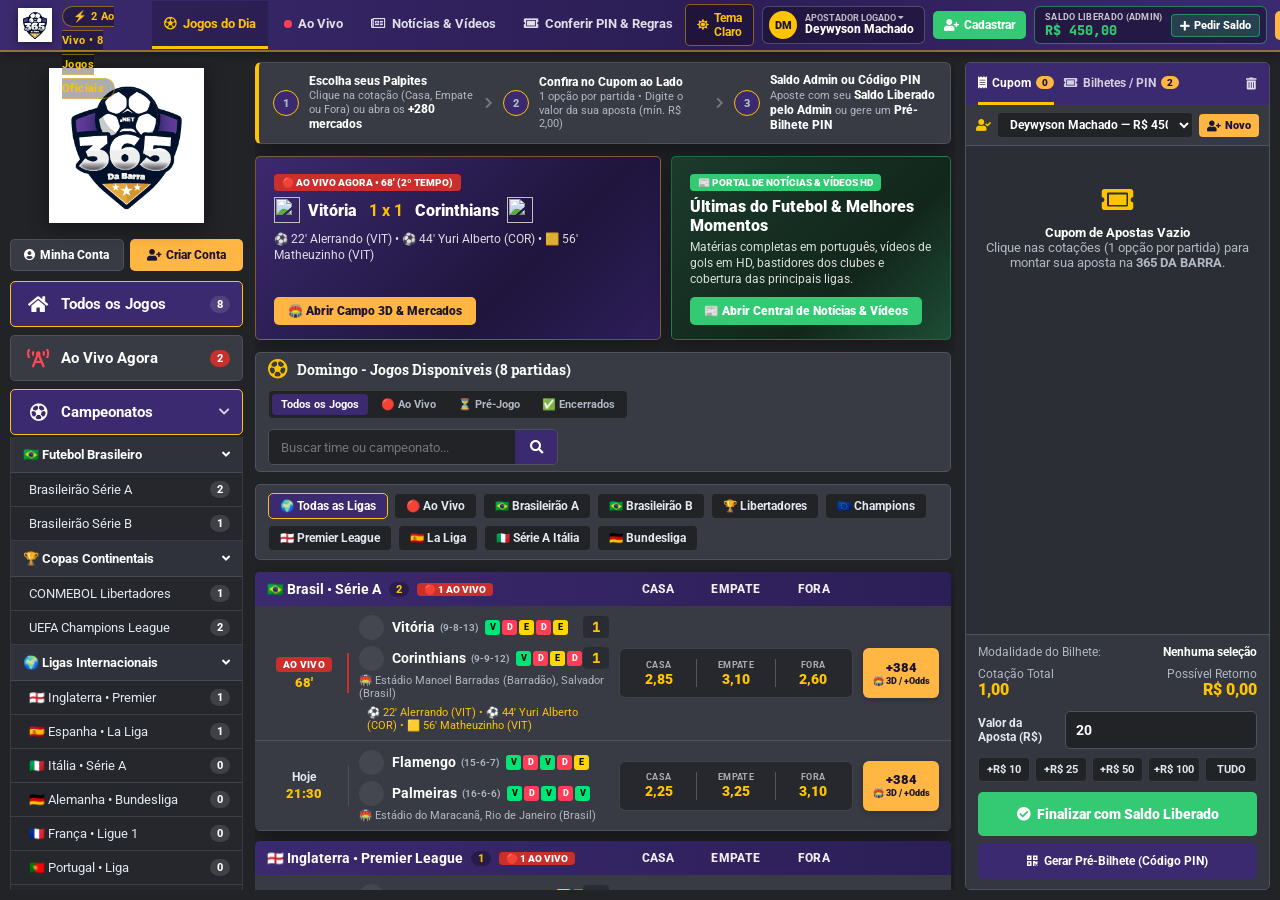
==== commit ae334dba: "feat: central de transmissao ao vivo multicanais/futemax, comprovante termico de bilhetes com codigo" ====
--- a/index.html
+++ b/index.html
@@ -7,13 +7,16 @@
     <link rel="preconnect" href="https://fonts.gstatic.com">
     <link href="https://fonts.googleapis.com/css2?family=Roboto+Slab:wght@600;700&family=Roboto:wght@400;500;700;900&family=JetBrains+Mono:wght@600;700;800&display=swap" rel="stylesheet">
     <link rel="stylesheet" href="https://cdnjs.cloudflare.com/ajax/libs/font-awesome/5.15.4/css/all.min.css">
-    <link rel="stylesheet" href="css/styles.css">
+    <link rel="stylesheet" href="css/styles.css?v=20261019_live3">
 </head>
 <body>
 
     <!-- CABEÇALHO SUPERIOR OFICIAL 365 DA BARRA (#3b2a6f) -->
     <header class="header">
         <div class="header-left">
+            <button class="mobile-menu-btn" onclick="toggleMobileSidebar()" title="Abrir Menu de Campeonatos">
+                <i class="fas fa-bars"></i>
+            </button>
             <div class="title" onclick="switchMainSection('matches'); filterMatches('all')" style="cursor:pointer;">
                 <img src="logo-365dabarra.png" alt="365 DA BARRA" class="header-mini-logo">
                 <div>
@@ -46,7 +49,7 @@
 
             <!-- Botão Direto para Cadastrar Novo Usuário -->
             <button class="btn-register-top" onclick="openUserAccountModal('register')" title="Cadastrar Novo Apostador na 365 DA BARRA">
-                <i class="fas fa-user-plus"></i> Cadastrar
+                <i class="fas fa-user-plus"></i> <span class="hide-xs">Cadastrar</span>
             </button>
 
             <!-- Carteira com Saldo Liberado pelo Admin + Botão Pedir Saldo -->
@@ -56,24 +59,31 @@
                     <span class="wallet-balance" id="user-balance">R$ 450,00</span>
                 </div>
                 <button class="wallet-add-btn" onclick="openRequestBalanceModal()" title="Solicitar Liberação de Saldo ao Admin">
-                    <i class="fas fa-plus"></i> Pedir Saldo
+                    <i class="fas fa-plus"></i> <span class="hide-xs">Pedir Saldo</span>
                 </button>
             </div>
 
             <!-- Botão Painel do Admin / Cambista -->
             <button class="btn-deposit" onclick="openAdminModal()">
-                <i class="fas fa-user-shield"></i> Admin <span class="admin-badge-pill" id="admin-alert-count">0</span>
+                <i class="fas fa-user-shield"></i> <span class="hide-xs">Admin</span> <span class="admin-badge-pill" id="admin-alert-count">0</span>
             </button>
         </div>
     </header>
 
+    <!-- Backdrop Mobile para Menu Lateral e Cupom -->
+    <div id="mobile-backdrop" class="mobile-backdrop" onclick="closeMobilePanels()"></div>
+
     <!-- ESTRUTURA PRINCIPAL 3 COLUNAS (PADRÃO 365 DA BARRA APRIMORADO) -->
     <div class="main-container">
 
         <!-- COLUNA ESQUERDA: SIDEBAR OFICIAL COM ESCUDO 365 DA BARRA E ACORDEÕES -->
-        <aside class="sidebar">
+        <aside class="sidebar" id="main-sidebar">
+            <div class="mobile-drawer-header">
+                <strong>🏆 Menu • 365 DA BARRA</strong>
+                <button class="modal-close" onclick="closeMobilePanels()">✕</button>
+            </div>
             <!-- Escudo Oficial 365 DA BARRA -->
-            <div id="divImageLogo" class="sidebar-logo-box" onclick="switchMainSection('matches'); filterMatches('all')">
+            <div id="divImageLogo" class="sidebar-logo-box" onclick="switchMainSection('matches'); filterMatches('all'); closeMobilePanels();">
                 <img id="imgLogo" src="logo-365dabarra.png" alt="365 DA BARRA">
             </div>
 
@@ -313,7 +323,10 @@
                     <div id="mc-breadcrumb" style="font-size:12.5px; color:var(--text-muted); font-weight:700;">
                         Carregando partida real...
                     </div>
-                    <div style="display:flex; gap:6px; flex-wrap:wrap;">
+                    <div style="display:flex; gap:6px; flex-wrap:wrap; align-items:center;">
+                        <button class="tracker-ctrl-btn stream-tab-btn" id="btn-toggle-livestream" onclick="toggleLiveStreamView()">
+                            <i class="fas fa-play-circle" style="color:#ff3d57;"></i> <span>📺 Transmissão Ao Vivo</span> <span class="stream-live-pill">AO VIVO</span>
+                        </button>
                         <button class="tracker-ctrl-btn active" id="btn-toggle-3d" onclick="togglePerspectiveView()">🏟️ Estádio 3D</button>
                         <button class="tracker-ctrl-btn" id="btn-toggle-players" onclick="togglePlayersView()">👕 22 Jogadores</button>
                         <button class="tracker-ctrl-btn active" id="btn-toggle-trail" onclick="toggleTrailView()">⚡ Trajetória</button>
@@ -350,8 +363,62 @@
                     </div>
 
                     <div class="mc-arena-grid">
-                        <!-- Coluna do Campo 3D Vetorial HD -->
+                        <!-- Coluna do Campo 3D Vetorial HD & Transmissão Ao Vivo -->
                         <div class="mc-pitch-column">
+                            <!-- PALCO DE TRANSMISSÃO AO VIVO (MULTICANAIS, FUTEMAX, CAZÉTV, MP4 HD) -->
+                            <div class="livestream-stage" id="livestream-stage" style="display:none;">
+                                <div class="stream-channel-bar">
+                                    <div class="stream-channel-pills">
+                                        <button class="stream-ch-btn active" id="ch-btn-ch1" onclick="switchStreamChannel('ch1', this)">
+                                            <i class="fas fa-satellite-dish"></i> Canal 1 • Tático HD
+                                        </button>
+                                        <button class="stream-ch-btn" id="ch-btn-multicanais" onclick="switchStreamChannel('multicanais', this)">
+                                            <i class="fas fa-bolt" style="color:#ffc400;"></i> Multicanais
+                                        </button>
+                                        <button class="stream-ch-btn" id="ch-btn-futemax" onclick="switchStreamChannel('futemax', this)">
+                                            <i class="fas fa-play" style="color:#ff3d57;"></i> Futemax
+                                        </button>
+                                        <button class="stream-ch-btn" id="ch-btn-cazetv" onclick="switchStreamChannel('cazetv', this)">
+                                            <i class="fab fa-youtube" style="color:#ff0000;"></i> CazéTV / GOAT
+                                        </button>
+                                        <button class="stream-ch-btn" id="ch-btn-espn_video" onclick="switchStreamChannel('espn_video', this)">
+                                            <i class="fas fa-video" style="color:#34ca73;"></i> Gols & Lances HD
+                                        </button>
+                                    </div>
+                                    <div class="stream-signal-status">
+                                        <span class="live-dot-pulse"></span> <span id="stream-live-label">SINAL AO VIVO</span>
+                                    </div>
+                                </div>
+
+                                <!-- TELA DO REPRODUTOR DE TRANSMISSÃO -->
+                                <div class="stream-player-container" id="stream-player-container"></div>
+
+                                <!-- GUIA ONDE ASSISTIR NA TV & LINKS DIRETOS -->
+                                <div class="stream-tv-guide">
+                                    <div class="tv-guide-header">
+                                        <i class="fas fa-tv" style="color:var(--brand-gold);"></i>
+                                        <span>Onde Assistir ao Vivo no Brasil:</span>
+                                    </div>
+                                    <div class="tv-guide-badges" id="stream-broadcast-badges">
+                                        <span class="tv-badge">📺 SporTV</span>
+                                        <span class="tv-badge">⭐ Premiere</span>
+                                        <span class="tv-badge">🟡 CazéTV</span>
+                                        <span class="tv-badge">🟠 Disney+ / ESPN</span>
+                                    </div>
+                                    <div class="tv-direct-links">
+                                        <button class="direct-stream-link-btn multi" onclick="openMatchDirectStream('multicanais')">
+                                            <i class="fas fa-external-link-alt"></i> Multicanais Direto
+                                        </button>
+                                        <button class="direct-stream-link-btn fute" onclick="openMatchDirectStream('futemax')">
+                                            <i class="fas fa-external-link-alt"></i> Futemax Direto
+                                        </button>
+                                        <button class="direct-stream-link-btn caze" onclick="openMatchDirectStream('cazetv')">
+                                            <i class="fab fa-youtube"></i> CazéTV YouTube
+                                        </button>
+                                    </div>
+                                </div>
+                            </div>
+
                             <div class="stadium-stage" id="stadium-stage">
                                 <div class="pitch-broadcast-hud" id="pitch-hud-box">
                                     <div class="hud-status-badge" id="hud-zone-badge">🔥 ATAQUE PERIGOSO</div>
@@ -577,7 +644,7 @@
         </main>
 
         <!-- COLUNA DIREITA: CUPOM DE APOSTAS OFICIAL 365 DA BARRA -->
-        <aside class="right-panel">
+        <aside class="right-panel" id="main-betslip-panel">
             <div class="betslip">
                 <div class="betslip-header">
                     <div class="betslip-tabs">
@@ -588,7 +655,10 @@
                             <i class="fas fa-ticket-alt"></i> Bilhetes / PIN <span class="betslip-count" id="history-count">0</span>
                         </div>
                     </div>
-                    <button class="clear-slip-btn" onclick="clearBetslip()" title="Limpar todas as seleções do cupom"><i class="fas fa-trash-alt"></i></button>
+                    <div style="display:flex; align-items:center; gap:6px;">
+                        <button class="clear-slip-btn" onclick="clearBetslip()" title="Limpar todas as seleções do cupom"><i class="fas fa-trash-alt"></i></button>
+                        <button class="mobile-close-slip-btn" onclick="closeMobilePanels()" title="Fechar Cupom">✕</button>
+                    </div>
                 </div>
 
                 <!-- Barra do Apostador no Cupom (Mostra quem está apostando e permite trocar ou cadastrar) -->
@@ -648,6 +718,21 @@
                 </div>
             </div>
         </aside>
+    </div>
+
+    <!-- BARRA FLUTUANTE INFERIOR DO CUPOM PARA CELULAR E TABLET -->
+    <div id="mobile-betslip-fab" class="mobile-betslip-fab" onclick="toggleMobileBetslip()">
+        <div class="mbf-left">
+            <span class="mbf-badge" id="mbf-count">0</span>
+            <div>
+                <strong>Cupom de Apostas</strong>
+                <span id="mbf-sub">Toque nas cotações para apostar</span>
+            </div>
+        </div>
+        <div class="mbf-right">
+            <span class="mbf-odd" id="mbf-odd">Odd 1,00</span>
+            <span class="mbf-btn">Abrir ▲</span>
+        </div>
     </div>
 
     <!-- =========================================================================
@@ -854,8 +939,23 @@
 
     <div id="toast-container"></div>
 
-    <script src="js/data.js"></script>
-    <script src="js/radar.js"></script>
-    <script src="js/app.js"></script>
+    <script src="js/data.js?v=20261019_live3"></script>
+    <script src="js/radar.js?v=20261019_live3"></script>
+    <script src="js/app.js?v=20261019_live3"></script>
+    <script>
+        window.addEventListener('DOMContentLoaded', () => {
+            const params = new URLSearchParams(window.location.search);
+            if (params.get('test') === 'stream') {
+                setTimeout(() => {
+                    openMatchCenter(401915401);
+                    toggleLiveStreamView();
+                }, 400);
+            } else if (params.get('test') === 'receipt') {
+                setTimeout(() => {
+                    openTicketReceiptModal('729-304');
+                }, 400);
+            }
+        });
+    </script>
 </body>
 </html>
--- a/css/styles.css
+++ b/css/styles.css
@@ -296,20 +296,34 @@
 }
 
 .wallet-box {
-    background: rgba(0, 0, 0, 0.32);
+    background: rgba(0, 0, 0, 0.38);
     border: 1px solid rgba(52, 202, 115, 0.55);
-    padding: 3px 12px;
-    border-radius: 5px;
-    display: flex;
-    align-items: center;
+    padding: 4px 10px;
+    border-radius: 6px;
+    display: flex;
+    align-items: center;
+    gap: 8px;
+    white-space: nowrap;
+    flex-shrink: 0;
+    height: 38px;
+}
+
+.wallet-texts {
+    display: flex;
+    flex-direction: column;
+    justify-content: center;
+    line-height: 1.15;
+    white-space: nowrap;
 }
 
 .wallet-label {
     font-size: 9px;
     text-transform: uppercase;
-    color: rgba(255, 255, 255, 0.78);
+    color: rgba(255, 255, 255, 0.75);
     display: block;
     font-weight: 700;
+    letter-spacing: 0.3px;
+    margin-bottom: 2px;
 }
 
 .wallet-balance {
@@ -317,6 +331,8 @@
     font-weight: 900;
     color: #34ca73;
     font-family: 'JetBrains Mono', monospace;
+    line-height: 1;
+    white-space: nowrap;
 }
 
 .btn-deposit {
@@ -2379,6 +2395,18 @@
     display: flex;
     align-items: center;
     gap: 8px;
+    white-space: nowrap;
+    flex-shrink: 0;
+}
+
+.wallet-texts {
+    display: flex;
+    flex-direction: column;
+    white-space: nowrap;
+}
+
+.wallet-balance {
+    white-space: nowrap;
 }
 
 .wallet-add-btn {
@@ -2676,13 +2704,1905 @@
     letter-spacing: 0.3px;
 }
 
-@media (max-width: 1200px) {
-    .main-container { grid-template-columns: 1fr 295px; }
-    .sidebar { display: none; }
-    .mc-arena-grid { grid-template-columns: 1fr; }
-    .hero-banners { grid-template-columns: 1fr; }
-    .how-it-works-strip { flex-direction: column; align-items: flex-start; }
-    .hiw-divider { display: none; }
-    .form-grid-2 { grid-template-columns: 1fr; }
-}
-
+/* ==========================================================================
+   RESPONSIVIDADE COMPLETA PARA CELULAR, TABLET E NOTEBOOK (365 DA BARRA MOBILE)
+   ========================================================================== */
+
+/* No Desktop: oculta elementos exclusivos do modo celular/tablet */
+.mobile-menu-btn,
+.mobile-drawer-header,
+.mobile-close-slip-btn,
+.mobile-backdrop,
+.mobile-betslip-fab {
+    display: none;
+}
+
+/* 1. TABLETS E TELAS MÉDIAS (<= 1180px): Sidebar vira Gaveta Deslizante (Drawer) */
+@media (max-width: 1180px) {
+    .header {
+        padding: 0 12px;
+    }
+
+    .header-left {
+        gap: 10px;
+    }
+
+    .header-live-pill {
+        display: none;
+    }
+
+    .top-nav a {
+        padding: 15px 8px;
+        font-size: 12px;
+    }
+
+    .hide-xs,
+    #theme-toggle-label {
+        display: none;
+    }
+
+    .main-container {
+        grid-template-columns: 1fr 295px;
+    }
+
+    .mobile-menu-btn {
+        display: inline-flex;
+        align-items: center;
+        justify-content: center;
+        width: 36px;
+        height: 36px;
+        background: rgba(255, 255, 255, 0.12);
+        border: 1px solid rgba(255, 196, 0, 0.55);
+        border-radius: 6px;
+        color: #ffc400;
+        font-size: 16px;
+        cursor: pointer;
+        flex-shrink: 0;
+        transition: all 0.2s;
+    }
+
+    .mobile-menu-btn:hover {
+        background: #ffc400;
+        color: #1c1436;
+    }
+
+    .sidebar {
+        position: fixed;
+        top: 0;
+        left: 0;
+        bottom: 0;
+        width: 285px;
+        max-width: 86vw;
+        z-index: 2500;
+        background: var(--bg-panel);
+        padding: 10px;
+        box-shadow: 8px 0 32px rgba(0, 0, 0, 0.75);
+        transform: translateX(-105%);
+        transition: transform 0.26s cubic-bezier(0.22, 1, 0.36, 1);
+        display: flex !important;
+        flex-direction: column;
+        overflow-y: auto;
+    }
+
+    body.mobile-sidebar-open .sidebar {
+        transform: translateX(0);
+    }
+
+    .mobile-drawer-header {
+        display: flex;
+        align-items: center;
+        justify-content: space-between;
+        padding: 10px 12px;
+        margin: -10px -10px 10px -10px;
+        background: linear-gradient(135deg, #2d1f57 0%, #3b2a6f 100%);
+        color: #ffffff;
+        font-size: 13px;
+        font-weight: 900;
+        border-bottom: 2px solid #ffc400;
+        flex-shrink: 0;
+    }
+
+    .sidebar-logo-box img {
+        width: 120px;
+        max-height: 105px;
+    }
+
+    .mobile-backdrop {
+        display: block;
+        position: fixed;
+        inset: 0;
+        background: rgba(10, 7, 22, 0.72);
+        backdrop-filter: blur(3px);
+        z-index: 2400;
+        opacity: 0;
+        pointer-events: none;
+        transition: opacity 0.24s ease;
+    }
+
+    body.mobile-sidebar-open .mobile-backdrop,
+    body.mobile-betslip-open .mobile-backdrop {
+        opacity: 1;
+        pointer-events: auto;
+    }
+
+    .mc-arena-grid {
+        grid-template-columns: 1fr;
+    }
+
+    .hero-banners {
+        grid-template-columns: 1fr;
+    }
+
+    .how-it-works-strip {
+        flex-direction: column;
+        align-items: flex-start;
+        gap: 8px;
+    }
+
+    .hiw-divider {
+        display: none;
+    }
+}
+
+/* 2. CELULARES E TABLETS EM RETRATO (<= 880px): Layout Nativo Mobile Sportsbook */
+@media (max-width: 880px) {
+    /* Destrava rolagem nativa do celular para ocultar barra de endereço e rolar suave */
+    html,
+    body {
+        height: auto !important;
+        min-height: 100dvh;
+        overflow-x: hidden !important;
+        overflow-y: auto !important;
+    }
+
+    /* Cabeçalho Superior em 2 Linhas Limpas no Celular */
+    .header {
+        position: sticky;
+        top: 0;
+        z-index: 1200;
+        height: auto !important;
+        min-height: 54px;
+        padding: 8px 10px 0 10px !important;
+        flex-wrap: wrap !important;
+        gap: 6px;
+    }
+
+    /* Desestrutura .header-left para que .top-nav desça para a Linha 2 ocupando 100% */
+    .header-left {
+        display: contents !important;
+    }
+
+    .mobile-menu-btn {
+        order: 1;
+        width: 34px;
+        height: 34px;
+        font-size: 15px;
+    }
+
+    .header .title {
+        order: 2;
+        margin-right: auto;
+        gap: 7px;
+        font-size: 15px;
+        min-width: 0;
+    }
+
+    .header-mini-logo {
+        width: 28px;
+        height: 28px;
+    }
+
+    .brand-title-text {
+        font-size: 15px;
+        margin-right: 0;
+        white-space: nowrap;
+    }
+
+    .header-live-pill {
+        display: none !important;
+    }
+
+    /* Ações do Usuário na Direita da Linha 1 */
+    .user-actions {
+        order: 3;
+        gap: 5px;
+        flex-shrink: 0;
+    }
+
+    .theme-toggle-btn {
+        padding: 6px 8px;
+        font-size: 12px;
+    }
+
+    #theme-toggle-label {
+        display: none !important;
+    }
+
+    .user-profile-pill {
+        padding: 3px;
+        border-radius: 50%;
+    }
+
+    .user-profile-info {
+        display: none !important;
+    }
+
+    .user-avatar-circle {
+        width: 28px;
+        height: 28px;
+        font-size: 10.5px;
+    }
+
+    .btn-register-top {
+        padding: 6px 8px;
+        font-size: 11.5px;
+    }
+
+    .wallet-box {
+        padding: 3px 6px;
+        gap: 5px;
+    }
+
+    .wallet-label {
+        display: none !important;
+    }
+
+    .wallet-balance {
+        font-size: 12px;
+    }
+
+    .wallet-add-btn {
+        padding: 3px 6px;
+        font-size: 10.5px;
+    }
+
+    .btn-deposit {
+        padding: 6px 8px;
+        font-size: 11px;
+    }
+
+    /* Barra de Abas Principais (Linha 2 do Cabeçalho no Celular) */
+    .top-nav {
+        order: 4;
+        width: calc(100% + 20px);
+        margin: 4px -10px 0 -10px;
+        padding: 0 8px;
+        background: rgba(0, 0, 0, 0.24);
+        border-top: 1px solid rgba(255, 255, 255, 0.12);
+        overflow-x: auto;
+        display: flex;
+        gap: 2px;
+        scrollbar-width: none;
+        -webkit-overflow-scrolling: touch;
+    }
+
+    .top-nav::-webkit-scrollbar {
+        display: none;
+    }
+
+    .top-nav a {
+        padding: 9px 10px !important;
+        font-size: 11.5px !important;
+        white-space: nowrap;
+        flex-shrink: 0;
+    }
+
+    /* Container Principal 1 Coluna no Celular */
+    .main-container {
+        display: block !important;
+        overflow: visible !important;
+        padding: 8px 8px 86px 8px !important;
+    }
+
+    .content.containerBets {
+        overflow: visible !important;
+        padding-right: 0 !important;
+        gap: 10px;
+    }
+
+    /* Guia "Como Funciona" compacto em linha deslizante no celular */
+    .how-it-works-strip {
+        flex-direction: row !important;
+        overflow-x: auto;
+        padding: 8px 10px;
+        gap: 10px;
+        scrollbar-width: none;
+    }
+
+    .how-it-works-strip::-webkit-scrollbar {
+        display: none;
+    }
+
+    .hiw-step {
+        min-width: 195px;
+        flex-shrink: 0;
+        gap: 8px;
+    }
+
+    .hiw-step strong {
+        font-size: 11px;
+    }
+
+    .hiw-step span {
+        font-size: 10px;
+    }
+
+    /* Banners Superiores compactos no celular (oculta o 2º card secundário para priorizar os jogos) */
+    .hero-banners {
+        grid-template-columns: 1fr !important;
+        gap: 8px;
+    }
+
+    .hero-card.alt {
+        display: none !important;
+    }
+
+    .hero-card {
+        padding: 12px;
+    }
+
+    .hero-card h2 {
+        font-size: 14px;
+        line-height: 1.3;
+    }
+
+    .hero-card p {
+        font-size: 11px;
+        margin-bottom: 8px;
+    }
+
+    .hero-cta {
+        width: 100%;
+        display: flex;
+        align-items: center;
+        justify-content: center;
+        text-align: center;
+        padding: 8px 12px;
+    }
+
+    /* Barra de Status (Ao Vivo / Pré-Jogo) e Busca no Celular */
+    .dateEventAndSearch {
+        flex-direction: column;
+        align-items: stretch;
+        padding: 8px;
+        gap: 8px;
+    }
+
+    .dateEventAndSearch .dateEvent {
+        width: 100%;
+    }
+
+    .dateEventAndSearch .dateEvent .boxIcon,
+    .dateEventAndSearch .dateEvent .sportName {
+        display: none;
+    }
+
+    .status-subfilters {
+        display: grid;
+        grid-template-columns: repeat(4, 1fr);
+        width: 100%;
+        gap: 3px;
+    }
+
+    .status-subfilter-btn {
+        padding: 6px 2px;
+        font-size: 10.5px;
+        text-align: center;
+        white-space: nowrap;
+    }
+
+    .dateEventAndSearch .search {
+        width: 100% !important;
+        height: 38px;
+    }
+
+    /* Pílulas de Campeonatos e Categorias em Carrossel Horizontal Deslizante (Sem empilhar 4 linhas!) */
+    .filter-bar {
+        padding: 6px 8px;
+        gap: 6px;
+    }
+
+    .filter-pills {
+        display: flex;
+        flex-wrap: nowrap !important;
+        overflow-x: auto;
+        width: 100%;
+        gap: 6px;
+        padding-bottom: 2px;
+        scrollbar-width: none;
+        -webkit-overflow-scrolling: touch;
+    }
+
+    .filter-pills::-webkit-scrollbar {
+        display: none;
+    }
+
+    .filter-pill {
+        white-space: nowrap;
+        flex-shrink: 0;
+        padding: 6px 11px;
+        font-size: 11.5px;
+    }
+
+    /* Cabeçalho Roxo do Campeonato (.eventlist-country) no Celular */
+    .eventlistContainer .eventlist-country {
+        height: auto;
+        min-height: 36px;
+        padding: 6px 10px;
+    }
+
+    .eventlistContainer .eventlist-country .name {
+        font-size: 12.5px;
+        flex-wrap: wrap;
+        gap: 6px;
+    }
+
+    /* Oculta cabeçalho "Casa / Empate / Fora" da barra roxa no celular pois cada botão já tem rótulo */
+    .eventlistContainer .eventlist-country .titleMarkets {
+        display: none !important;
+    }
+
+    /* =========================================================================
+       CARD DE PARTIDA NO CELULAR (.cardItem.cardItem3):
+       Linha 1: Horário/Ao Vivo (60px) + Times e Placar com largura total (1fr)
+       Linha 2: 3 Botões grandes de Cotações (1fr) + Botão Dourado +384 (68px)
+       ========================================================================= */
+    .eventlistContainer .containerCards .cardItem.cardItem3 {
+        display: grid !important;
+        grid-template-columns: 60px 1fr 68px !important;
+        grid-template-areas:
+            "time teams teams"
+            "odds odds more" !important;
+        gap: 8px !important;
+        padding: 10px !important;
+        min-height: auto !important;
+    }
+
+    .eventlistContainer .containerCards .cardItem .dateAndHour,
+    .eventlistContainer .containerCards .cardItem .timerLive {
+        grid-area: time;
+        padding-right: 6px;
+    }
+
+    .eventlistContainer .containerCards .cardItem .teams {
+        grid-area: teams;
+        min-width: 0;
+    }
+
+    .eventlistContainer .containerCards .cardItem .teams .team {
+        height: 24px;
+    }
+
+    .eventlistContainer .containerCards .cardItem .teams .team .nameTeam {
+        font-size: 13px;
+        flex: 1;
+        min-width: 0;
+    }
+
+    .team-main-name {
+        overflow: hidden;
+        text-overflow: ellipsis;
+        white-space: nowrap;
+    }
+
+    /* No celular, oculta bolinhas V-E-D e campanha (14-5-6) na lista para o nome do time nunca cortar */
+    .team-form-badges,
+    .team-rec-badge {
+        display: none !important;
+    }
+
+    .match-stadium-strip {
+        font-size: 10px !important;
+        white-space: nowrap;
+        overflow: hidden;
+        text-overflow: ellipsis;
+        display: block !important;
+    }
+
+    .eventlistContainer .containerCards .cardItem .outcomesMain {
+        grid-area: odds;
+    }
+
+    .eventlistContainer .containerCards .cardItem .outcomesMain .boxOdds {
+        height: 44px;
+    }
+
+    .eventlistContainer .containerCards .cardItem .totalOutcomes {
+        grid-area: more;
+    }
+
+    .eventlistContainer .containerCards .cardItem .totalOutcomes .totalOutcomes-button {
+        height: 44px;
+        font-size: 12px;
+    }
+
+    /* =========================================================================
+       MATCH CENTER (CAMPO 3D + PLACAR + 384 MERCADOS) NO CELULAR
+       ========================================================================= */
+    .mc-topbar {
+        padding: 8px 10px;
+        gap: 8px;
+    }
+
+    .back-to-list-btn {
+        width: 100%;
+        justify-content: center;
+        padding: 8px 12px;
+    }
+
+    #mc-breadcrumb {
+        display: none;
+    }
+
+    .mc-topbar > div:last-child {
+        display: flex !important;
+        flex-wrap: nowrap !important;
+        overflow-x: auto;
+        width: 100%;
+        gap: 6px;
+        padding-bottom: 2px;
+        scrollbar-width: none;
+    }
+
+    .mc-topbar > div:last-child::-webkit-scrollbar {
+        display: none;
+    }
+
+    .tracker-ctrl-btn {
+        white-space: nowrap;
+        flex-shrink: 0;
+    }
+
+    /* Placar da Partida em 3 Colunas Equilibradas no Celular */
+    .mc-scoreboard-banner {
+        display: grid !important;
+        grid-template-columns: 1fr auto 1fr !important;
+        align-items: center !important;
+        padding: 12px 8px !important;
+        gap: 6px !important;
+    }
+
+    .mc-team-block {
+        flex-direction: column !important;
+        align-items: center !important;
+        justify-content: center !important;
+        text-align: center !important;
+        gap: 5px !important;
+        min-width: 0 !important;
+    }
+
+    .mc-team-block.home .mc-team-logo {
+        order: -1;
+    }
+
+    .mc-team-logo {
+        width: 36px !important;
+        height: 36px !important;
+    }
+
+    .mc-team-title {
+        font-size: 12px !important;
+        line-height: 1.2;
+        display: -webkit-box;
+        -webkit-line-clamp: 2;
+        -webkit-box-orient: vertical;
+        overflow: hidden;
+    }
+
+    .mc-team-meta {
+        display: none !important;
+    }
+
+    .mc-score-center {
+        min-width: 0 !important;
+    }
+
+    .mc-live-pill {
+        font-size: 9.5px;
+        padding: 2px 8px;
+    }
+
+    .mc-score-pill {
+        font-size: 20px !important;
+        padding: 4px 12px !important;
+        letter-spacing: 1px !important;
+    }
+
+    .mc-stadium-sub {
+        font-size: 9.5px !important;
+        max-width: 135px;
+        white-space: nowrap;
+        overflow: hidden;
+        text-overflow: ellipsis;
+    }
+
+    .mc-pitch-column {
+        padding: 8px !important;
+        border-right: none !important;
+        border-bottom: 1px solid rgba(255, 255, 255, 0.1);
+    }
+
+    .pitch-broadcast-hud {
+        width: 100%;
+        padding: 6px 10px;
+        gap: 8px;
+    }
+
+    .stadium-led-board {
+        width: 96%;
+        font-size: 8.5px;
+        padding: 3px 6px;
+    }
+
+    .stadium-led-board span:nth-child(3),
+    .stadium-led-board span:nth-child(4) {
+        display: none;
+    }
+
+    .pitch-3d-wrap {
+        width: 100%;
+    }
+
+    .pitch-3d-wrap.perspective-3d {
+        transform: perspective(800px) rotateX(14deg) scale(0.99);
+    }
+
+    .tracker-tabs {
+        overflow-x: auto;
+        scrollbar-width: none;
+    }
+
+    .tracker-tabs::-webkit-scrollbar {
+        display: none;
+    }
+
+    .tracker-tab {
+        white-space: nowrap;
+        padding: 10px 8px;
+        font-size: 11px;
+    }
+
+    .lineups-grid {
+        grid-template-columns: 1fr;
+    }
+
+    /* Barra Fixa de Categorias e Busca dos 384 Mercados no Celular */
+    .mc-markets-sticky-bar {
+        position: sticky !important;
+        top: 84px !important;
+        flex-direction: column !important;
+        align-items: stretch !important;
+        padding: 8px !important;
+        gap: 6px !important;
+    }
+
+    .mc-markets-search-row {
+        width: 100%;
+        display: flex !important;
+        flex-wrap: nowrap !important;
+        gap: 5px !important;
+    }
+
+    #mc-market-search-input {
+        flex: 1 !important;
+        width: auto !important;
+        min-width: 0 !important;
+    }
+
+    .mc-market-header {
+        height: auto !important;
+        min-height: 38px;
+        padding: 7px 10px !important;
+        font-size: 12px !important;
+        gap: 6px;
+    }
+
+    .mc-market-badge-txt {
+        display: none;
+    }
+
+    /* Grades de Cotações dos 384 Mercados Adaptadas ao Polegar no Celular */
+    .mc-market-grid-4 {
+        grid-template-columns: repeat(2, 1fr) !important;
+        gap: 6px !important;
+        padding: 8px !important;
+    }
+
+    .mc-market-grid-3 {
+        grid-template-columns: repeat(3, 1fr) !important;
+        gap: 6px !important;
+        padding: 8px !important;
+    }
+
+    .mc-market-grid-2 {
+        grid-template-columns: repeat(2, 1fr) !important;
+        gap: 6px !important;
+        padding: 8px !important;
+    }
+
+    .odd-btn {
+        min-width: 0 !important;
+        padding: 7px 5px !important;
+        min-height: 46px;
+    }
+
+    .odd-btn .odd-label {
+        max-width: 100% !important;
+        white-space: normal !important;
+        text-align: center;
+        line-height: 1.15;
+        font-size: 10.5px !important;
+        display: -webkit-box;
+        -webkit-line-clamp: 2;
+        -webkit-box-orient: vertical;
+        overflow: hidden;
+    }
+
+    /* Portal de Notícias no Celular */
+    #news-featured-hero > div {
+        grid-template-columns: 1fr !important;
+    }
+
+    #news-grid-container {
+        grid-template-columns: 1fr !important;
+    }
+
+    /* Rodapé no Celular */
+    .site-footer {
+        flex-direction: column;
+        text-align: center;
+        gap: 6px;
+        padding: 12px;
+    }
+
+    .site-footer > div {
+        text-align: center !important;
+    }
+
+    /* =========================================================================
+       CADERNETA DE APOSTAS (BOTTOM SHEET) + BARRA FLUTUANTE INFERIOR NO CELULAR
+       ========================================================================= */
+    .right-panel {
+        position: fixed;
+        left: 0;
+        right: 0;
+        bottom: 0;
+        height: 84dvh;
+        max-height: 84dvh;
+        z-index: 2600;
+        border-left: none;
+        border-top: 3px solid #ffc400;
+        border-radius: 16px 16px 0 0;
+        box-shadow: 0 -10px 35px rgba(0, 0, 0, 0.8);
+        transform: translateY(105%);
+        transition: transform 0.28s cubic-bezier(0.22, 1, 0.36, 1);
+    }
+
+    body.mobile-betslip-open .right-panel {
+        transform: translateY(0);
+    }
+
+    .mobile-close-slip-btn {
+        display: inline-flex;
+        align-items: center;
+        justify-content: center;
+        width: 28px;
+        height: 28px;
+        background: rgba(255, 255, 255, 0.16);
+        border: 1px solid rgba(255, 255, 255, 0.3);
+        color: #ffffff;
+        font-size: 13px;
+        font-weight: 900;
+        border-radius: 5px;
+        cursor: pointer;
+    }
+
+    /* Barra Flutuante Inferior do Cupom (#mobile-betslip-fab) */
+    .mobile-betslip-fab {
+        display: flex;
+        align-items: center;
+        justify-content: space-between;
+        position: fixed;
+        left: 10px;
+        right: 10px;
+        bottom: 10px;
+        height: 54px;
+        padding: 0 12px;
+        background: linear-gradient(135deg, #2d1f57 0%, #3b2a6f 100%);
+        border: 2px solid #ffc400;
+        border-radius: 12px;
+        box-shadow: 0 8px 25px rgba(0, 0, 0, 0.75);
+        z-index: 2300;
+        cursor: pointer;
+    }
+
+    .mobile-betslip-fab.has-items {
+        background: linear-gradient(135deg, #C9302C 0%, #961d1a 100%);
+        border-color: #ffc400;
+    }
+
+    .mbf-left {
+        display: flex;
+        align-items: center;
+        gap: 9px;
+        min-width: 0;
+    }
+
+    .mbf-badge {
+        width: 30px;
+        height: 30px;
+        border-radius: 8px;
+        background: #ffc400;
+        color: #151026;
+        font-weight: 900;
+        font-size: 14px;
+        display: flex;
+        align-items: center;
+        justify-content: center;
+        flex-shrink: 0;
+    }
+
+    .mbf-left > div {
+        display: flex;
+        flex-direction: column;
+        line-height: 1.15;
+        min-width: 0;
+    }
+
+    .mbf-left strong {
+        font-size: 12.5px;
+        font-weight: 900;
+        color: #ffffff;
+    }
+
+    #mbf-sub {
+        font-size: 10.5px;
+        color: rgba(255, 255, 255, 0.85);
+        white-space: nowrap;
+        overflow: hidden;
+        text-overflow: ellipsis;
+    }
+
+    .mbf-right {
+        display: flex;
+        align-items: center;
+        gap: 6px;
+        background: rgba(0, 0, 0, 0.3);
+        padding: 6px 9px;
+        border-radius: 8px;
+        flex-shrink: 0;
+    }
+
+    .mbf-odd {
+        color: #ffc400;
+        font-weight: 900;
+        font-size: 12px;
+        font-family: 'JetBrains Mono', monospace;
+    }
+
+    .mbf-btn {
+        color: #ffffff;
+        font-size: 10.5px;
+        font-weight: 800;
+        background: rgba(255, 255, 255, 0.14);
+        padding: 2px 6px;
+        border-radius: 4px;
+    }
+
+    /* Modais Responsivos no Celular */
+    .modal-overlay {
+        padding: 8px !important;
+        align-items: flex-end !important;
+    }
+
+    .modal-card {
+        width: 100% !important;
+        max-width: 100% !important;
+        max-height: 90dvh !important;
+        padding: 14px !important;
+        border-radius: 14px 14px 8px 8px !important;
+        margin: 0 !important;
+    }
+
+    .account-modal-tabs {
+        grid-template-columns: repeat(3, 1fr);
+        gap: 4px;
+    }
+
+    .account-tab-btn {
+        font-size: 11px;
+        padding: 8px 4px;
+    }
+
+    .admin-kpi-strip,
+    .form-grid-2 {
+        grid-template-columns: 1fr !important;
+        gap: 8px !important;
+    }
+}
+
+/* 3. TELAS DE CELULAR MUITO COMPACTAS (<= 400px) */
+@media (max-width: 400px) {
+    .brand-title-text {
+        font-size: 13.5px;
+    }
+
+    .btn-register-top {
+        display: none; /* O acesso ao Cadastro continua no avatar DM, Menu Lateral e Cupom */
+    }
+
+    .eventlistContainer .containerCards .cardItem.cardItem3 {
+        grid-template-columns: 54px 1fr 62px !important;
+        padding: 8px !important;
+    }
+}
+
+/* ==========================================================================
+   TRANSMISSÃO AO VIVO (MULTICANAIS, FUTEMAX, CAZÉTV, TÁTICO HD)
+   ========================================================================== */
+
+/* Botão de Transmissão Ao Vivo no Topo da Partida */
+.stream-tab-btn {
+    background: linear-gradient(135deg, rgba(255, 61, 87, 0.22) 0%, rgba(201, 48, 44, 0.25) 100%) !important;
+    border: 1px solid rgba(255, 61, 87, 0.6) !important;
+    color: #ffffff !important;
+    font-weight: 800 !important;
+    display: inline-flex !important;
+    align-items: center !important;
+    gap: 6px !important;
+}
+
+.stream-tab-btn:hover {
+    background: linear-gradient(135deg, rgba(255, 61, 87, 0.45) 0%, rgba(201, 48, 44, 0.55) 100%) !important;
+    border-color: #ff3d57 !important;
+    box-shadow: 0 0 12px rgba(255, 61, 87, 0.45);
+}
+
+.stream-tab-btn.active {
+    background: linear-gradient(135deg, #ff3d57 0%, #C9302C 100%) !important;
+    border-color: #ffc400 !important;
+    color: #ffffff !important;
+    box-shadow: 0 0 14px rgba(255, 61, 87, 0.6);
+}
+
+.stream-live-pill {
+    background: #ff3d57;
+    color: #ffffff;
+    font-size: 9px;
+    font-weight: 900;
+    padding: 1px 6px;
+    border-radius: 8px;
+    letter-spacing: 0.5px;
+    animation: livePulseGlow 1.6s infinite ease-in-out;
+}
+
+.stream-tab-btn.active .stream-live-pill {
+    background: #ffc400;
+    color: #151026;
+}
+
+@keyframes livePulseGlow {
+    0%, 100% { opacity: 1; transform: scale(1); }
+    50% { opacity: 0.65; transform: scale(0.95); }
+}
+
+/* Palco da Transmissão (.livestream-stage) */
+.livestream-stage {
+    display: flex;
+    flex-direction: column;
+    background: #0d0a17;
+    border: 1px solid var(--border-color);
+    border-radius: 10px;
+    overflow: hidden;
+    position: relative;
+    box-shadow: 0 12px 30px rgba(0, 0, 0, 0.6);
+    margin-bottom: 12px;
+}
+
+.stream-channel-bar {
+    display: flex;
+    justify-content: space-between;
+    align-items: center;
+    background: #18122c;
+    padding: 8px 12px;
+    border-bottom: 1px solid rgba(255, 255, 255, 0.1);
+    flex-wrap: wrap;
+    gap: 8px;
+}
+
+.stream-channel-pills {
+    display: flex;
+    gap: 6px;
+    overflow-x: auto;
+    scrollbar-width: none;
+    -webkit-overflow-scrolling: touch;
+    flex: 1;
+}
+
+.stream-channel-pills::-webkit-scrollbar {
+    display: none;
+}
+
+.stream-ch-btn {
+    display: inline-flex;
+    align-items: center;
+    gap: 6px;
+    background: rgba(255, 255, 255, 0.08);
+    border: 1px solid rgba(255, 255, 255, 0.18);
+    color: rgba(255, 255, 255, 0.85);
+    font-size: 11.5px;
+    font-weight: 800;
+    padding: 6px 12px;
+    border-radius: 6px;
+    cursor: pointer;
+    white-space: nowrap;
+    transition: all 0.18s ease;
+}
+
+.stream-ch-btn:hover {
+    background: rgba(255, 255, 255, 0.16);
+    color: #ffffff;
+    border-color: rgba(255, 255, 255, 0.35);
+}
+
+.stream-ch-btn.active {
+    background: var(--brand-purple);
+    border-color: var(--brand-gold);
+    color: #ffffff;
+    box-shadow: 0 0 10px rgba(255, 196, 0, 0.35);
+}
+
+.stream-signal-status {
+    display: flex;
+    align-items: center;
+    gap: 6px;
+    font-size: 10.5px;
+    font-weight: 900;
+    color: #34ca73;
+    letter-spacing: 0.5px;
+    background: rgba(52, 202, 115, 0.14);
+    padding: 4px 9px;
+    border-radius: 12px;
+    border: 1px solid rgba(52, 202, 115, 0.35);
+    white-space: nowrap;
+}
+
+.live-dot-pulse {
+    width: 8px;
+    height: 8px;
+    border-radius: 50%;
+    background: #34ca73;
+    box-shadow: 0 0 8px #34ca73;
+    animation: liveDotBlink 1.4s infinite;
+}
+
+@keyframes liveDotBlink {
+    0%, 100% { opacity: 1; transform: scale(1); }
+    50% { opacity: 0.4; transform: scale(0.8); }
+}
+
+/* Tela Principal do Player */
+.stream-player-container {
+    min-height: 380px;
+    display: flex;
+    align-items: center;
+    justify-content: center;
+    background: #08060f;
+    position: relative;
+}
+
+/* Canal 1: Transmissão Tática Broadcast HD */
+.stream-tactical-screen {
+    width: 100%;
+    height: 100%;
+    display: flex;
+    flex-direction: column;
+}
+
+.stream-overlay-header {
+    display: flex;
+    align-items: center;
+    justify-content: space-between;
+    padding: 10px 16px;
+    background: linear-gradient(180deg, rgba(0, 0, 0, 0.85) 0%, rgba(0, 0, 0, 0.3) 100%);
+    border-bottom: 1px solid rgba(255, 255, 255, 0.1);
+}
+
+.soh-team {
+    display: flex;
+    align-items: center;
+    gap: 10px;
+    min-width: 0;
+}
+
+.soh-logo {
+    width: 32px;
+    height: 32px;
+    object-fit: contain;
+    filter: drop-shadow(0 2px 4px rgba(0, 0, 0, 0.5));
+}
+
+.soh-name {
+    font-size: 13.5px;
+    font-weight: 900;
+    color: #ffffff;
+    letter-spacing: 0.4px;
+}
+
+.soh-score-box {
+    display: flex;
+    flex-direction: column;
+    align-items: center;
+    background: rgba(0, 0, 0, 0.7);
+    padding: 4px 14px;
+    border-radius: 6px;
+    border: 1px solid rgba(255, 196, 0, 0.4);
+}
+
+.soh-score {
+    font-size: 22px;
+    font-weight: 900;
+    font-family: 'JetBrains Mono', monospace;
+    color: #ffffff;
+    letter-spacing: 2px;
+}
+
+.soh-clock {
+    font-size: 11px;
+    font-weight: 800;
+    color: #ffc400;
+}
+
+.soh-clock.live {
+    color: #ff3d57;
+}
+
+.stream-tactical-body {
+    flex: 1;
+    min-height: 250px;
+    display: flex;
+    align-items: center;
+    justify-content: center;
+    background: radial-gradient(circle at center, #1a3a2a 0%, #0d1e15 100%);
+    padding: 20px;
+    position: relative;
+}
+
+.stream-animated-broadcast {
+    width: 100%;
+    max-width: 600px;
+}
+
+.stream-radar-pitch-bg {
+    background: rgba(0, 0, 0, 0.4);
+    border: 2px solid rgba(255, 255, 255, 0.2);
+    border-radius: 12px;
+    padding: 24px;
+    text-align: center;
+    position: relative;
+    box-shadow: inset 0 0 30px rgba(0, 0, 0, 0.8);
+}
+
+.stream-live-event-banner {
+    display: flex;
+    flex-direction: column;
+    align-items: center;
+    gap: 8px;
+}
+
+.sleb-zone {
+    display: inline-block;
+    background: linear-gradient(135deg, #ff3d57 0%, #C9302C 100%);
+    color: #ffffff;
+    font-size: 14px;
+    font-weight: 900;
+    padding: 6px 16px;
+    border-radius: 20px;
+    letter-spacing: 1px;
+    box-shadow: 0 4px 15px rgba(255, 61, 87, 0.5);
+    animation: livePulseGlow 2s infinite;
+}
+
+.sleb-sub {
+    font-size: 13px;
+    color: rgba(255, 255, 255, 0.9);
+    max-width: 480px;
+    line-height: 1.5;
+}
+
+.sleb-player {
+    font-size: 12px;
+    font-weight: 800;
+    color: #ffc400;
+    background: rgba(0, 0, 0, 0.5);
+    padding: 4px 12px;
+    border-radius: 12px;
+    border: 1px solid rgba(255, 196, 0, 0.4);
+}
+
+.stream-tactical-footer {
+    display: flex;
+    justify-content: space-between;
+    align-items: center;
+    padding: 8px 14px;
+    background: #110c22;
+    border-top: 1px solid rgba(255, 255, 255, 0.1);
+    font-size: 11.5px;
+    flex-wrap: wrap;
+    gap: 8px;
+}
+
+.stf-stats-pill {
+    color: rgba(255, 255, 255, 0.85);
+}
+
+.stf-stats-pill strong {
+    color: var(--brand-gold);
+}
+
+.stf-controls {
+    display: flex;
+    align-items: center;
+    gap: 8px;
+}
+
+.stream-quality-tag {
+    font-size: 10.5px;
+    color: #34ca73;
+    font-weight: 800;
+    background: rgba(52, 202, 115, 0.15);
+    padding: 3px 8px;
+    border-radius: 4px;
+}
+
+.stf-btn {
+    width: 28px;
+    height: 28px;
+    border-radius: 5px;
+    background: rgba(255, 255, 255, 0.1);
+    border: 1px solid rgba(255, 255, 255, 0.2);
+    color: #ffffff;
+    display: inline-flex;
+    align-items: center;
+    justify-content: center;
+    cursor: pointer;
+    transition: all 0.15s ease;
+}
+
+.stf-btn:hover {
+    background: var(--brand-purple);
+    color: var(--brand-gold);
+}
+
+/* Cartões de Portais Externos (Multicanais, Futemax, CazéTV) */
+.stream-external-portal-card {
+    padding: 28px 20px;
+    text-align: center;
+    width: 100%;
+    max-width: 580px;
+    background: linear-gradient(135deg, #1b1233 0%, #120b24 100%);
+    border: 1px solid rgba(255, 255, 255, 0.12);
+    border-radius: 12px;
+    box-shadow: 0 10px 30px rgba(0, 0, 0, 0.6);
+    margin: 16px;
+}
+
+.stream-external-portal-card.multicanais-theme {
+    border-color: rgba(255, 196, 0, 0.4);
+}
+
+.stream-external-portal-card.futemax-theme {
+    border-color: rgba(255, 61, 87, 0.4);
+}
+
+.sepc-badge {
+    display: inline-flex;
+    align-items: center;
+    gap: 6px;
+    background: var(--brand-purple);
+    color: #ffffff;
+    font-size: 11px;
+    font-weight: 900;
+    padding: 4px 12px;
+    border-radius: 20px;
+    margin-bottom: 12px;
+    letter-spacing: 0.5px;
+}
+
+.sepc-match-title {
+    font-size: 18px;
+    font-weight: 900;
+    color: #ffffff;
+    margin-bottom: 6px;
+}
+
+.sepc-status {
+    font-size: 12px;
+    color: #34ca73;
+    font-weight: 800;
+    margin-bottom: 12px;
+}
+
+.sepc-desc {
+    font-size: 12.5px;
+    color: rgba(255, 255, 255, 0.75);
+    line-height: 1.5;
+    margin-bottom: 18px;
+}
+
+.sepc-actions {
+    margin-bottom: 14px;
+}
+
+.sepc-main-btn {
+    display: inline-flex;
+    align-items: center;
+    gap: 8px;
+    background: linear-gradient(135deg, #ffc400 0%, #e0aa00 100%);
+    color: #151026;
+    border: none;
+    font-size: 14px;
+    font-weight: 900;
+    padding: 12px 24px;
+    border-radius: 8px;
+    cursor: pointer;
+    box-shadow: 0 6px 18px rgba(255, 196, 0, 0.4);
+    transition: all 0.2s ease;
+}
+
+.sepc-main-btn:hover {
+    transform: translateY(-2px);
+    box-shadow: 0 8px 24px rgba(255, 196, 0, 0.6);
+}
+
+.sepc-main-btn.multi {
+    background: linear-gradient(135deg, #ffc400 0%, #ff9100 100%);
+}
+
+.sepc-main-btn.fute {
+    background: linear-gradient(135deg, #ff3d57 0%, #C9302C 100%);
+    color: #ffffff;
+    box-shadow: 0 6px 18px rgba(255, 61, 87, 0.45);
+}
+
+.sepc-main-btn.fute:hover {
+    box-shadow: 0 8px 24px rgba(255, 61, 87, 0.65);
+}
+
+.sepc-main-btn.caze {
+    background: linear-gradient(135deg, #ff0000 0%, #cc0000 100%);
+    color: #ffffff;
+    box-shadow: 0 6px 18px rgba(255, 0, 0, 0.4);
+}
+
+.sepc-server-pills {
+    display: flex;
+    justify-content: center;
+    gap: 6px;
+    flex-wrap: wrap;
+    margin-bottom: 12px;
+}
+
+.sepc-server-pill {
+    background: rgba(255, 255, 255, 0.08);
+    border: 1px solid rgba(255, 255, 255, 0.16);
+    color: rgba(255, 255, 255, 0.8);
+    font-size: 11px;
+    font-weight: 700;
+    padding: 4px 10px;
+    border-radius: 5px;
+    cursor: pointer;
+    transition: all 0.15s ease;
+}
+
+.sepc-server-pill:hover,
+.sepc-server-pill.active {
+    background: var(--brand-purple);
+    border-color: var(--brand-gold);
+    color: #ffffff;
+}
+
+.sepc-footer-note {
+    font-size: 11px;
+    color: rgba(255, 255, 255, 0.5);
+    display: flex;
+    align-items: center;
+    justify-content: center;
+    gap: 6px;
+}
+
+/* Player Vídeo HTML5 (Gols & Lances HD MP4) */
+.stream-video-screen {
+    width: 100%;
+    height: 100%;
+    display: flex;
+    flex-direction: column;
+    background: #000000;
+}
+
+.stream-html5-player {
+    width: 100%;
+    max-height: 420px;
+    object-fit: contain;
+    background: #000000;
+    outline: none;
+}
+
+.stream-video-title-bar {
+    padding: 8px 12px;
+    background: #110c22;
+    font-size: 12px;
+    font-weight: 800;
+    color: #ffffff;
+    border-top: 1px solid rgba(255, 255, 255, 0.1);
+    display: flex;
+    align-items: center;
+    gap: 6px;
+}
+
+/* Guia "Onde Assistir na TV & Streaming Oficial" */
+.stream-tv-guide {
+    display: flex;
+    justify-content: space-between;
+    align-items: center;
+    padding: 10px 14px;
+    background: #140e26;
+    border-top: 1px solid rgba(255, 255, 255, 0.1);
+    flex-wrap: wrap;
+    gap: 10px;
+}
+
+.tv-guide-header {
+    display: flex;
+    align-items: center;
+    gap: 6px;
+    font-size: 12px;
+    font-weight: 800;
+    color: rgba(255, 255, 255, 0.9);
+}
+
+.tv-guide-badges {
+    display: flex;
+    gap: 6px;
+    flex-wrap: wrap;
+}
+
+.tv-badge {
+    background: rgba(255, 255, 255, 0.08);
+    border: 1px solid rgba(255, 255, 255, 0.18);
+    color: #ffffff;
+    font-size: 11px;
+    font-weight: 800;
+    padding: 3px 8px;
+    border-radius: 4px;
+}
+
+.tv-direct-links {
+    display: flex;
+    gap: 6px;
+    flex-wrap: wrap;
+}
+
+.direct-stream-link-btn {
+    display: inline-flex;
+    align-items: center;
+    gap: 5px;
+    font-size: 11px;
+    font-weight: 800;
+    padding: 4px 10px;
+    border-radius: 5px;
+    border: none;
+    cursor: pointer;
+    transition: all 0.15s ease;
+}
+
+.direct-stream-link-btn.multi {
+    background: #ffc400;
+    color: #151026;
+}
+
+.direct-stream-link-btn.fute {
+    background: #ff3d57;
+    color: #ffffff;
+}
+
+.direct-stream-link-btn.caze {
+    background: #ff0000;
+    color: #ffffff;
+}
+
+.direct-stream-link-btn:hover {
+    transform: translateY(-1px);
+    opacity: 0.92;
+}
+
+/* ==========================================================================
+   COMPROVANTE DIGITAL OFICIAL (ESTILO RECIBO TÉRMICO DE CAMBISTA)
+   ========================================================================== */
+
+.thermal-receipt-card {
+    background: #ffffff;
+    color: #1a1a1a;
+    border-radius: 8px;
+    padding: 16px 18px;
+    font-family: 'JetBrains Mono', monospace;
+    box-shadow: 0 8px 30px rgba(0, 0, 0, 0.5);
+    border: 2px dashed #bbb;
+    position: relative;
+}
+
+.thermal-header {
+    text-align: center;
+    border-bottom: 2px dashed #999;
+    padding-bottom: 12px;
+    margin-bottom: 12px;
+}
+
+.thermal-logo {
+    width: 44px;
+    height: 44px;
+    object-fit: contain;
+    margin-bottom: 4px;
+}
+
+.thermal-brand-title {
+    font-size: 15px;
+    font-weight: 900;
+    color: #2b1f50;
+    letter-spacing: 0.5px;
+}
+
+.thermal-sub-meta {
+    font-size: 11px;
+    color: #666;
+    margin-top: 2px;
+}
+
+.thermal-date-row {
+    display: flex;
+    justify-content: space-between;
+    font-size: 10.5px;
+    color: #444;
+    margin-top: 8px;
+    padding-top: 6px;
+    border-top: 1px dotted #ccc;
+}
+
+/* Faixa de Status Térmica */
+.thermal-status-ribbon {
+    text-align: center;
+    font-size: 12px;
+    font-weight: 900;
+    padding: 6px 10px;
+    border-radius: 4px;
+    letter-spacing: 0.5px;
+    margin-bottom: 12px;
+}
+
+.thermal-status-ribbon.validated {
+    background: #e6f9ed;
+    color: #187741;
+    border: 1px solid #34ca73;
+}
+
+.thermal-status-ribbon.pending {
+    background: #fff8e1;
+    color: #8c6b00;
+    border: 1px solid #ffc400;
+}
+
+/* Caixa do Código PIN em Destaque */
+.thermal-pin-box {
+    text-align: center;
+    background: #2b1f50;
+    color: #ffffff;
+    padding: 10px 14px;
+    border-radius: 6px;
+    margin-bottom: 12px;
+    box-shadow: inset 0 2px 6px rgba(0, 0, 0, 0.3);
+}
+
+.thermal-pin-label {
+    font-size: 9.5px;
+    text-transform: uppercase;
+    letter-spacing: 1.2px;
+    color: #ffc400;
+    font-weight: 800;
+    margin-bottom: 2px;
+}
+
+.thermal-pin-number {
+    font-size: 26px;
+    font-weight: 900;
+    letter-spacing: 4px;
+    color: #ffffff;
+    font-family: 'JetBrains Mono', monospace;
+}
+
+.thermal-pin-sub {
+    font-size: 10px;
+    color: rgba(255, 255, 255, 0.75);
+    margin-top: 2px;
+}
+
+/* Código de Barras Digital */
+.thermal-barcode-box {
+    text-align: center;
+    margin-bottom: 14px;
+    padding: 4px 0;
+}
+
+.thermal-barcode-lines {
+    height: 38px;
+    background: repeating-linear-gradient(
+        90deg,
+        #111 0px,
+        #111 2px,
+        #fff 2px,
+        #fff 4px,
+        #111 4px,
+        #111 7px,
+        #fff 7px,
+        #fff 9px,
+        #111 9px,
+        #111 11px,
+        #fff 11px,
+        #fff 14px,
+        #111 14px,
+        #111 18px,
+        #fff 18px,
+        #fff 20px
+    );
+    border-radius: 2px;
+    margin: 0 auto;
+    width: 85%;
+}
+
+.thermal-barcode-digits {
+    font-size: 10px;
+    letter-spacing: 3px;
+    color: #555;
+    margin-top: 3px;
+}
+
+/* Lista de Palpites Selecionados */
+.thermal-selections-list {
+    margin-bottom: 12px;
+    max-height: 220px;
+    overflow-y: auto;
+}
+
+.thermal-sec-title {
+    font-size: 10px;
+    font-weight: 800;
+    color: #777;
+    text-transform: uppercase;
+    letter-spacing: 0.8px;
+    border-bottom: 1px solid #eee;
+    padding-bottom: 4px;
+    margin-bottom: 6px;
+}
+
+.thermal-selection-item {
+    padding: 6px 0;
+    border-bottom: 1px dotted #e0e0e0;
+}
+
+.thermal-selection-item:last-child {
+    border-bottom: none;
+}
+
+.tsi-row-top {
+    display: flex;
+    justify-content: space-between;
+    align-items: center;
+    font-size: 12px;
+    font-weight: 800;
+    color: #111;
+}
+
+.tsi-index {
+    color: #888;
+    margin-right: 4px;
+}
+
+.tsi-odd {
+    color: #2b1f50;
+    font-weight: 900;
+}
+
+.tsi-row-sub {
+    display: flex;
+    justify-content: space-between;
+    font-size: 10.5px;
+    color: #666;
+    margin-top: 2px;
+}
+
+/* Totais do Recibo Térmico */
+.thermal-totals-box {
+    background: #f7f7f9;
+    border: 1px solid #e2e2e8;
+    border-radius: 6px;
+    padding: 10px 12px;
+    margin-bottom: 10px;
+}
+
+.thermal-tot-row {
+    display: flex;
+    justify-content: space-between;
+    font-size: 11.5px;
+    color: #444;
+    margin-bottom: 4px;
+}
+
+.thermal-tot-row.highlight {
+    padding-top: 6px;
+    margin-top: 6px;
+    border-top: 1px dashed #bbb;
+    font-size: 13px;
+    color: #111;
+}
+
+.thermal-payout {
+    font-size: 16px;
+    font-weight: 900;
+    color: #187741;
+}
+
+.thermal-rules-footer {
+    font-size: 9.5px;
+    color: #777;
+    text-align: center;
+    line-height: 1.4;
+    border-top: 1px dashed #ccc;
+    padding-top: 8px;
+    margin-bottom: 14px;
+}
+
+/* Ações Térmicas */
+.thermal-action-grid {
+    display: flex;
+    flex-direction: column;
+    gap: 8px;
+}
+
+.thermal-act-btn {
+    display: flex;
+    align-items: center;
+    justify-content: center;
+    gap: 8px;
+    padding: 10px 14px;
+    border-radius: 6px;
+    font-size: 12.5px;
+    font-weight: 800;
+    cursor: pointer;
+    border: none;
+    transition: all 0.15s ease;
+}
+
+.thermal-act-btn.whatsapp {
+    background: #25d366;
+    color: #ffffff;
+    font-size: 13.5px;
+    box-shadow: 0 4px 12px rgba(37, 211, 102, 0.35);
+}
+
+.thermal-act-btn.whatsapp:hover {
+    background: #20ba59;
+    transform: translateY(-1px);
+}
+
+.thermal-act-btn.copy {
+    background: #2b1f50;
+    color: #ffc400;
+}
+
+.thermal-act-btn.copy:hover {
+    background: #3b2a6f;
+}
+
+.thermal-act-btn.print {
+    background: #e9ecef;
+    color: #333;
+}
+
+.thermal-act-btn.print:hover {
+    background: #dde2e6;
+}
+
+/* Ações Rápidas no Card de Bilhete do Betslip */
+.history-act-btn {
+    display: inline-flex;
+    align-items: center;
+    justify-content: center;
+    gap: 4px;
+    font-size: 10.5px;
+    font-weight: 800;
+    padding: 5px 6px;
+    border-radius: 4px;
+    border: none;
+    cursor: pointer;
+    transition: all 0.15s ease;
+}
+
+.history-act-btn.whatsapp {
+    background: rgba(37, 211, 102, 0.18);
+    border: 1px solid rgba(37, 211, 102, 0.5);
+    color: #25d366;
+}
+
+.history-act-btn.whatsapp:hover {
+    background: #25d366;
+    color: #ffffff;
+}
+
+.history-act-btn.copy {
+    background: rgba(255, 196, 0, 0.16);
+    border: 1px solid rgba(255, 196, 0, 0.45);
+    color: #ffc400;
+}
+
+.history-act-btn.copy:hover {
+    background: #ffc400;
+    color: #151026;
+}
+
+.history-act-btn.receipt {
+    background: rgba(255, 255, 255, 0.12);
+    border: 1px solid rgba(255, 255, 255, 0.25);
+    color: #ffffff;
+}
+
+.history-act-btn.receipt:hover {
+    background: var(--brand-purple);
+}
+
+/* ==========================================================================
+   ESTILOS DE IMPRESSÃO (@MEDIA PRINT)
+   ========================================================================== */
+@media print {
+    body * {
+        visibility: hidden !important;
+    }
+
+    #ticket-receipt-modal,
+    #ticket-receipt-modal * {
+        visibility: visible !important;
+    }
+
+    #ticket-receipt-modal {
+        position: absolute !important;
+        left: 0 !important;
+        top: 0 !important;
+        width: 100% !important;
+        height: auto !important;
+        background: #ffffff !important;
+        padding: 0 !important;
+        margin: 0 !important;
+        display: block !important;
+    }
+
+    .modal-card {
+        box-shadow: none !important;
+        border: none !important;
+        max-width: 380px !important;
+        margin: 0 auto !important;
+        padding: 0 !important;
+    }
+
+    .modal-header,
+    .thermal-action-grid,
+    .modal-close {
+        display: none !important;
+    }
+
+    .thermal-receipt-card {
+        border: 1px dashed #333 !important;
+        box-shadow: none !important;
+    }
+}
+
+
+
+
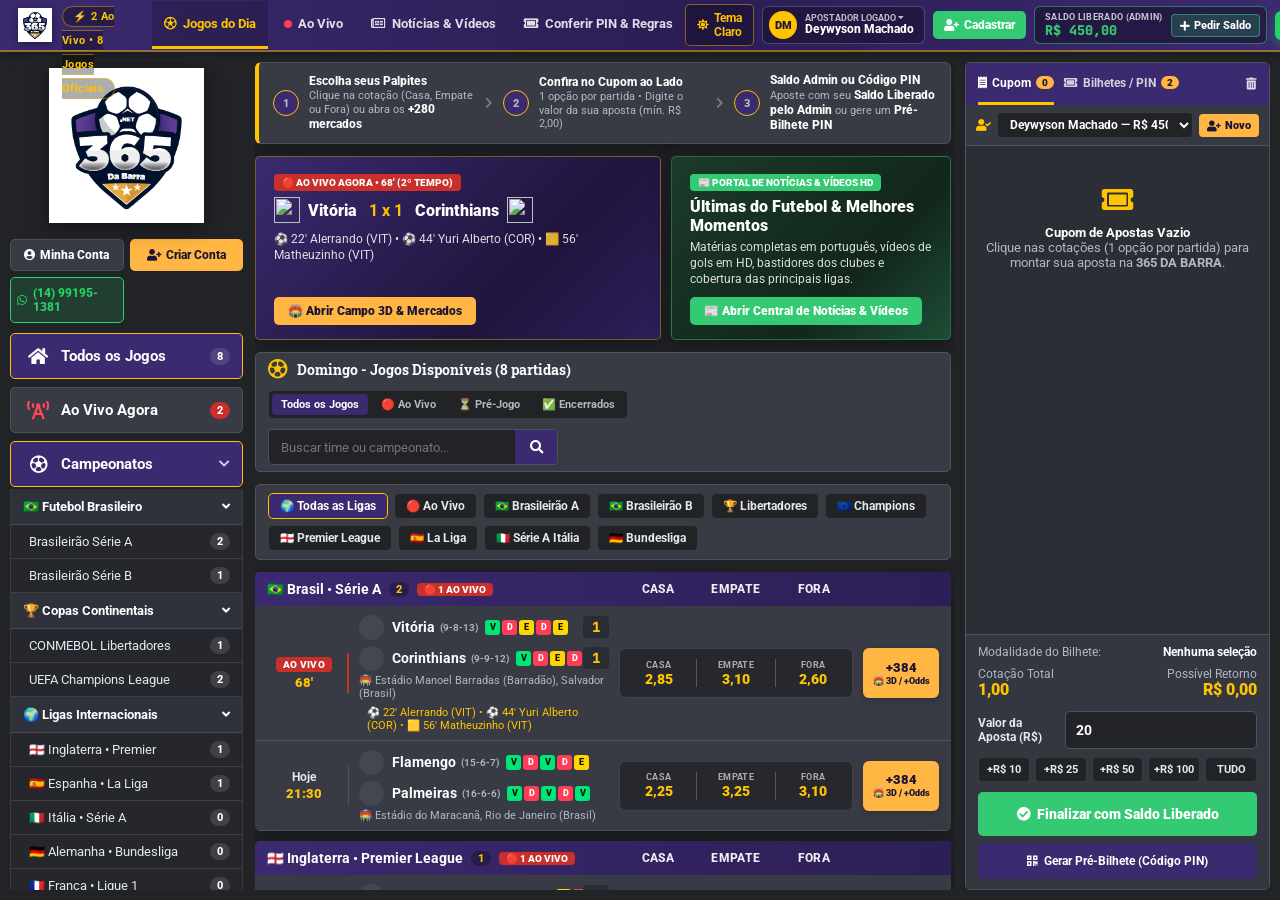
==== commit b2d2db0c: "feat: transmissao ao vivo 100% embutida sem redirecionamento, whatsapp cambista 14991951381 e compro" ====
--- a/index.html
+++ b/index.html
@@ -7,7 +7,7 @@
     <link rel="preconnect" href="https://fonts.gstatic.com">
     <link href="https://fonts.googleapis.com/css2?family=Roboto+Slab:wght@600;700&family=Roboto:wght@400;500;700;900&family=JetBrains+Mono:wght@600;700;800&display=swap" rel="stylesheet">
     <link rel="stylesheet" href="https://cdnjs.cloudflare.com/ajax/libs/font-awesome/5.15.4/css/all.min.css">
-    <link rel="stylesheet" href="css/styles.css?v=20261019_live3">
+    <link rel="stylesheet" href="css/styles.css?v=20261019_live4">
 </head>
 <body>
 
@@ -63,6 +63,11 @@
                 </button>
             </div>
 
+            <!-- Botão Direto WhatsApp Cambista Oficial -->
+            <a href="https://api.whatsapp.com/send?phone=5514991951381&text=Ol%C3%A1%2C%20vim%20pelo%20site%20365%20DA%20BARRA!" target="_blank" rel="noopener noreferrer" class="btn-whatsapp-header" title="Falar com o Cambista Oficial no WhatsApp (14) 99195-1381">
+                <i class="fab fa-whatsapp"></i> <span class="hide-xs">(14) 99195-1381</span>
+            </a>
+
             <!-- Botão Painel do Admin / Cambista -->
             <button class="btn-deposit" onclick="openAdminModal()">
                 <i class="fas fa-user-shield"></i> <span class="hide-xs">Admin</span> <span class="admin-badge-pill" id="admin-alert-count">0</span>
@@ -87,7 +92,7 @@
                 <img id="imgLogo" src="logo-365dabarra.png" alt="365 DA BARRA">
             </div>
 
-            <!-- Atalho Rápido de Conta / Cadastro na Sidebar -->
+            <!-- Atalho Rápido de Conta / Cadastro / WhatsApp Cambista na Sidebar -->
             <div class="sidebar-user-quickbar">
                 <button class="sb-quick-btn" onclick="openUserAccountModal('profile')">
                     <i class="fas fa-user-circle"></i> Minha Conta
@@ -95,6 +100,9 @@
                 <button class="sb-quick-btn gold" onclick="openUserAccountModal('register')">
                     <i class="fas fa-user-plus"></i> Criar Conta
                 </button>
+                <a href="https://api.whatsapp.com/send?phone=5514991951381&text=Ol%C3%A1%2C%20vim%20pelo%20site%20365%20DA%20BARRA!" target="_blank" rel="noopener noreferrer" class="sb-quick-btn wpp" title="Falar com o Cambista no WhatsApp (14) 99195-1381">
+                    <i class="fab fa-whatsapp"></i> (14) 99195-1381
+                </a>
             </div>
 
             <div class="menu">
@@ -393,11 +401,11 @@
                                 <!-- TELA DO REPRODUTOR DE TRANSMISSÃO -->
                                 <div class="stream-player-container" id="stream-player-container"></div>
 
-                                <!-- GUIA ONDE ASSISTIR NA TV & LINKS DIRETOS -->
+                                <!-- GUIA ONDE ASSISTIR NA TV & ATALHO WHATSAPP CAMBISTA -->
                                 <div class="stream-tv-guide">
                                     <div class="tv-guide-header">
                                         <i class="fas fa-tv" style="color:var(--brand-gold);"></i>
-                                        <span>Onde Assistir ao Vivo no Brasil:</span>
+                                        <span>Transmissão Oficial no Brasil:</span>
                                     </div>
                                     <div class="tv-guide-badges" id="stream-broadcast-badges">
                                         <span class="tv-badge">📺 SporTV</span>
@@ -406,15 +414,12 @@
                                         <span class="tv-badge">🟠 Disney+ / ESPN</span>
                                     </div>
                                     <div class="tv-direct-links">
-                                        <button class="direct-stream-link-btn multi" onclick="openMatchDirectStream('multicanais')">
-                                            <i class="fas fa-external-link-alt"></i> Multicanais Direto
+                                        <button class="direct-stream-link-btn reload" onclick="reloadStreamSignal()" title="Recarregar Sinal">
+                                            <i class="fas fa-sync-alt"></i> Recarregar
                                         </button>
-                                        <button class="direct-stream-link-btn fute" onclick="openMatchDirectStream('futemax')">
-                                            <i class="fas fa-external-link-alt"></i> Futemax Direto
-                                        </button>
-                                        <button class="direct-stream-link-btn caze" onclick="openMatchDirectStream('cazetv')">
-                                            <i class="fab fa-youtube"></i> CazéTV YouTube
-                                        </button>
+                                        <a href="https://api.whatsapp.com/send?phone=5514991951381&text=Ol%C3%A1%2C%20estou%20assistindo%20o%20jogo%20ao%20vivo%20na%20365%20DA%20BARRA%20e%20quero%20apostar!" target="_blank" rel="noopener noreferrer" class="direct-stream-link-btn wpp" title="Apostar no WhatsApp">
+                                            <i class="fab fa-whatsapp"></i> Apostar no WhatsApp: (14) 99195-1381
+                                        </a>
                                     </div>
                                 </div>
                             </div>
@@ -862,6 +867,11 @@
                     </button>
                 </div>
             </div>
+            <div style="margin-top:12px; padding-top:12px; border-top:1px solid var(--border-color);">
+                <button class="place-bet-btn" style="background:#25D366; color:#ffffff; font-weight:800; display:flex; align-items:center; justify-content:center; gap:8px;" onclick="sendBalanceRequestViaWhatsApp()">
+                    <i class="fab fa-whatsapp" style="font-size:16px;"></i> Pedir Saldo via WhatsApp (14) 99195-1381
+                </button>
+            </div>
         </div>
     </div>
 
@@ -939,9 +949,9 @@
 
     <div id="toast-container"></div>
 
-    <script src="js/data.js?v=20261019_live3"></script>
-    <script src="js/radar.js?v=20261019_live3"></script>
-    <script src="js/app.js?v=20261019_live3"></script>
+    <script src="js/data.js?v=20261019_live4"></script>
+    <script src="js/radar.js?v=20261019_live4"></script>
+    <script src="js/app.js?v=20261019_live4"></script>
     <script>
         window.addEventListener('DOMContentLoaded', () => {
             const params = new URLSearchParams(window.location.search);
@@ -949,6 +959,9 @@
                 setTimeout(() => {
                     openMatchCenter(401915401);
                     toggleLiveStreamView();
+                    if (params.get('ch')) {
+                        switchStreamChannel(params.get('ch'));
+                    }
                 }, 400);
             } else if (params.get('test') === 'receipt') {
                 setTimeout(() => {
--- a/css/styles.css
+++ b/css/styles.css
@@ -3974,28 +3974,42 @@
     color: var(--brand-gold);
 }
 
-/* Cartões de Portais Externos (Multicanais, Futemax, CazéTV) */
-.stream-external-portal-card {
-    padding: 28px 20px;
-    text-align: center;
+/* ==========================================================================
+   REPRODUTOR AO VIVO DE CINEMA EMBUTIDO (100% DIRETO NO SITE)
+   ========================================================================== */
+
+.stream-live-broadcast-screen {
     width: 100%;
-    max-width: 580px;
-    background: linear-gradient(135deg, #1b1233 0%, #120b24 100%);
-    border: 1px solid rgba(255, 255, 255, 0.12);
-    border-radius: 12px;
-    box-shadow: 0 10px 30px rgba(0, 0, 0, 0.6);
-    margin: 16px;
-}
-
-.stream-external-portal-card.multicanais-theme {
-    border-color: rgba(255, 196, 0, 0.4);
-}
-
-.stream-external-portal-card.futemax-theme {
-    border-color: rgba(255, 61, 87, 0.4);
-}
-
-.sepc-badge {
+    height: 100%;
+    display: flex;
+    flex-direction: column;
+    background: #06040b;
+    border-radius: 8px;
+    overflow: hidden;
+    position: relative;
+    box-shadow: inset 0 0 30px rgba(0, 0, 0, 0.8);
+}
+
+/* Barra Superior de Canais & Servidores do Player */
+.stream-channel-subbar {
+    display: flex;
+    justify-content: space-between;
+    align-items: center;
+    padding: 8px 12px;
+    background: linear-gradient(180deg, rgba(20, 14, 38, 0.95) 0%, rgba(12, 8, 24, 0.8) 100%);
+    border-bottom: 1px solid rgba(255, 255, 255, 0.12);
+    flex-wrap: wrap;
+    gap: 8px;
+    z-index: 5;
+}
+
+.scs-left {
+    display: flex;
+    align-items: center;
+    gap: 10px;
+}
+
+.scs-badge {
     display: inline-flex;
     align-items: center;
     gap: 6px;
@@ -4003,141 +4017,286 @@
     color: #ffffff;
     font-size: 11px;
     font-weight: 900;
-    padding: 4px 12px;
-    border-radius: 20px;
-    margin-bottom: 12px;
+    padding: 3px 10px;
+    border-radius: 4px;
     letter-spacing: 0.5px;
-}
-
-.sepc-match-title {
-    font-size: 18px;
-    font-weight: 900;
-    color: #ffffff;
-    margin-bottom: 6px;
-}
-
-.sepc-status {
-    font-size: 12px;
+    box-shadow: 0 2px 8px rgba(0, 0, 0, 0.4);
+}
+
+.scs-ping {
+    font-size: 11px;
     color: #34ca73;
     font-weight: 800;
-    margin-bottom: 12px;
-}
-
-.sepc-desc {
-    font-size: 12.5px;
-    color: rgba(255, 255, 255, 0.75);
-    line-height: 1.5;
-    margin-bottom: 18px;
-}
-
-.sepc-actions {
-    margin-bottom: 14px;
-}
-
-.sepc-main-btn {
-    display: inline-flex;
-    align-items: center;
-    gap: 8px;
-    background: linear-gradient(135deg, #ffc400 0%, #e0aa00 100%);
-    color: #151026;
-    border: none;
-    font-size: 14px;
-    font-weight: 900;
-    padding: 12px 24px;
-    border-radius: 8px;
-    cursor: pointer;
-    box-shadow: 0 6px 18px rgba(255, 196, 0, 0.4);
-    transition: all 0.2s ease;
-}
-
-.sepc-main-btn:hover {
-    transform: translateY(-2px);
-    box-shadow: 0 8px 24px rgba(255, 196, 0, 0.6);
-}
-
-.sepc-main-btn.multi {
-    background: linear-gradient(135deg, #ffc400 0%, #ff9100 100%);
-}
-
-.sepc-main-btn.fute {
-    background: linear-gradient(135deg, #ff3d57 0%, #C9302C 100%);
-    color: #ffffff;
-    box-shadow: 0 6px 18px rgba(255, 61, 87, 0.45);
-}
-
-.sepc-main-btn.fute:hover {
-    box-shadow: 0 8px 24px rgba(255, 61, 87, 0.65);
-}
-
-.sepc-main-btn.caze {
-    background: linear-gradient(135deg, #ff0000 0%, #cc0000 100%);
-    color: #ffffff;
-    box-shadow: 0 6px 18px rgba(255, 0, 0, 0.4);
-}
-
-.sepc-server-pills {
-    display: flex;
-    justify-content: center;
+    display: flex;
+    align-items: center;
+    gap: 4px;
+}
+
+.scs-right {
+    display: flex;
+    align-items: center;
     gap: 6px;
-    flex-wrap: wrap;
-    margin-bottom: 12px;
-}
-
-.sepc-server-pill {
+}
+
+.scs-srv-btn {
     background: rgba(255, 255, 255, 0.08);
-    border: 1px solid rgba(255, 255, 255, 0.16);
-    color: rgba(255, 255, 255, 0.8);
+    border: 1px solid rgba(255, 255, 255, 0.2);
+    color: rgba(255, 255, 255, 0.85);
     font-size: 11px;
     font-weight: 700;
-    padding: 4px 10px;
-    border-radius: 5px;
+    padding: 3px 9px;
+    border-radius: 4px;
     cursor: pointer;
     transition: all 0.15s ease;
 }
 
-.sepc-server-pill:hover,
-.sepc-server-pill.active {
-    background: var(--brand-purple);
+.scs-srv-btn:hover,
+.scs-srv-btn.active {
+    background: var(--brand-gold);
+    color: #120b24;
     border-color: var(--brand-gold);
-    color: #ffffff;
-}
-
-.sepc-footer-note {
-    font-size: 11px;
-    color: rgba(255, 255, 255, 0.5);
+    font-weight: 900;
+}
+
+/* Janela de Vídeo Responsiva 16:9 Cinema */
+.stream-video-viewport {
+    position: relative;
+    width: 100%;
+    min-height: 290px;
+    flex: 1;
     display: flex;
     align-items: center;
     justify-content: center;
-    gap: 6px;
-}
-
-/* Player Vídeo HTML5 (Gols & Lances HD MP4) */
-.stream-video-screen {
+    background: #000000;
+    overflow: hidden;
+}
+
+.stream-video-viewport.youtube-wrap {
+    padding-bottom: 56.25%; /* 16:9 Aspect Ratio */
+    height: 0;
+    min-height: 0;
+}
+
+.stream-cinema-iframe {
+    position: absolute;
+    top: 0;
+    left: 0;
     width: 100%;
     height: 100%;
-    display: flex;
-    flex-direction: column;
-    background: #000000;
+    border: none;
 }
 
 .stream-html5-player {
     width: 100%;
+    height: 100%;
     max-height: 420px;
     object-fit: contain;
     background: #000000;
     outline: none;
 }
 
-.stream-video-title-bar {
-    padding: 8px 12px;
-    background: #110c22;
-    font-size: 12px;
+/* Marca d'água oficial da transmissão no canto */
+.stream-video-watermark {
+    position: absolute;
+    top: 12px;
+    right: 12px;
+    display: flex;
+    align-items: center;
+    gap: 6px;
+    background: rgba(0, 0, 0, 0.7);
+    padding: 4px 10px;
+    border-radius: 4px;
+    border: 1px solid rgba(255, 255, 255, 0.15);
+    pointer-events: none;
+    z-index: 4;
+}
+
+.stream-video-watermark img {
+    width: 18px;
+    height: 18px;
+    object-fit: contain;
+}
+
+.stream-video-watermark span {
+    font-size: 10px;
     font-weight: 800;
     color: #ffffff;
+    letter-spacing: 0.5px;
+}
+
+/* Placar Flutuante de TV (Scorebug HUD) Sobre o Vídeo */
+.stream-broadcast-hud-overlay {
+    position: absolute;
+    bottom: 12px;
+    left: 12px;
+    display: flex;
+    flex-direction: column;
+    gap: 4px;
+    pointer-events: none;
+    z-index: 4;
+}
+
+.stream-broadcast-hud-overlay.mini {
+    bottom: auto;
+    top: 12px;
+    left: 12px;
+}
+
+.sb-scorebug {
+    display: inline-flex;
+    align-items: center;
+    gap: 8px;
+    background: rgba(0, 0, 0, 0.85);
+    padding: 5px 12px;
+    border-radius: 6px;
+    border-left: 3px solid var(--brand-gold);
+    box-shadow: 0 4px 14px rgba(0, 0, 0, 0.7);
+}
+
+.sb-team {
+    font-size: 12px;
+    font-weight: 900;
+    color: #ffffff;
+    letter-spacing: 0.4px;
+}
+
+.sb-score {
+    font-size: 15px;
+    font-weight: 900;
+    color: var(--brand-gold);
+    font-family: 'JetBrains Mono', monospace;
+}
+
+.sb-divider {
+    font-size: 12px;
+    color: rgba(255, 255, 255, 0.6);
+}
+
+.sb-clock {
+    font-size: 11px;
+    font-weight: 800;
+    color: #ffc400;
+    background: rgba(255, 255, 255, 0.1);
+    padding: 2px 6px;
+    border-radius: 3px;
+    margin-left: 4px;
+}
+
+.sb-clock.live {
+    color: #ff3d57;
+    background: rgba(255, 61, 87, 0.15);
+}
+
+.sb-event-ticker {
+    display: inline-block;
+    align-self: flex-start;
+    font-size: 10px;
+    font-weight: 800;
+    color: #ffffff;
+    background: linear-gradient(135deg, #C9302C 0%, #ff3d57 100%);
+    padding: 2px 8px;
+    border-radius: 3px;
+    letter-spacing: 0.5px;
+    box-shadow: 0 2px 6px rgba(255, 61, 87, 0.4);
+}
+
+/* Barra de Controles Inferior do Player Esportivo */
+.stream-player-bottom-controls {
+    display: flex;
+    align-items: center;
+    gap: 8px;
+    padding: 6px 12px;
+    background: #0d091a;
     border-top: 1px solid rgba(255, 255, 255, 0.1);
-    display: flex;
+    z-index: 5;
+}
+
+.spc-btn {
+    width: 30px;
+    height: 30px;
+    border-radius: 5px;
+    background: rgba(255, 255, 255, 0.08);
+    border: 1px solid rgba(255, 255, 255, 0.15);
+    color: #ffffff;
+    display: inline-flex;
+    align-items: center;
+    justify-content: center;
+    cursor: pointer;
+    font-size: 12px;
+    transition: all 0.15s ease;
+}
+
+.spc-btn:hover {
+    background: var(--brand-purple);
+    color: var(--brand-gold);
+    border-color: var(--brand-gold);
+}
+
+.spc-live-text {
+    font-size: 11px;
+    font-weight: 800;
+    color: #34ca73;
+    display: inline-flex;
     align-items: center;
     gap: 6px;
+}
+
+/* Modo Cinema Expandido */
+.livestream-stage.cinema-expanded {
+    position: fixed;
+    top: 55px;
+    left: 0;
+    right: 0;
+    bottom: 0;
+    z-index: 1050;
+    background: #06040b;
+    border-radius: 0;
+    border: none;
+    padding: 12px;
+}
+
+.livestream-stage.cinema-expanded .stream-player-container {
+    height: calc(100vh - 170px);
+}
+
+/* Botão WhatsApp Cambista no Cabeçalho */
+.btn-whatsapp-header {
+    display: inline-flex;
+    align-items: center;
+    gap: 7px;
+    background: #25D366;
+    color: #ffffff !important;
+    text-decoration: none;
+    font-size: 12.5px;
+    font-weight: 800;
+    padding: 7px 14px;
+    border-radius: 6px;
+    box-shadow: 0 4px 12px rgba(37, 211, 102, 0.35);
+    transition: all 0.2s ease;
+    white-space: nowrap;
+}
+
+.btn-whatsapp-header:hover {
+    background: #20ba59;
+    transform: translateY(-1px);
+    box-shadow: 0 6px 16px rgba(37, 211, 102, 0.5);
+    color: #ffffff;
+}
+
+.sb-quick-btn.wpp {
+    background: rgba(37, 211, 102, 0.15);
+    border-color: #25D366;
+    color: #25D366 !important;
+    text-decoration: none;
+    display: inline-flex;
+    align-items: center;
+    justify-content: center;
+    gap: 6px;
+}
+
+.sb-quick-btn.wpp:hover {
+    background: #25D366;
+    color: #ffffff !important;
 }
 
 /* Guia "Onde Assistir na TV & Streaming Oficial" */
@@ -4179,41 +4338,47 @@
 
 .tv-direct-links {
     display: flex;
-    gap: 6px;
+    gap: 8px;
     flex-wrap: wrap;
+    align-items: center;
 }
 
 .direct-stream-link-btn {
     display: inline-flex;
     align-items: center;
-    gap: 5px;
-    font-size: 11px;
+    gap: 6px;
+    font-size: 11.5px;
     font-weight: 800;
-    padding: 4px 10px;
+    padding: 6px 12px;
     border-radius: 5px;
     border: none;
     cursor: pointer;
     transition: all 0.15s ease;
 }
 
-.direct-stream-link-btn.multi {
-    background: #ffc400;
-    color: #151026;
-}
-
-.direct-stream-link-btn.fute {
-    background: #ff3d57;
+.direct-stream-link-btn.wpp {
+    background: #25D366;
+    color: #ffffff !important;
+    text-decoration: none;
+    box-shadow: 0 4px 10px rgba(37, 211, 102, 0.35);
+}
+
+.direct-stream-link-btn.wpp:hover {
+    background: #20ba59;
+    box-shadow: 0 6px 16px rgba(37, 211, 102, 0.5);
+    transform: translateY(-1px);
+}
+
+.direct-stream-link-btn.reload {
+    background: rgba(255, 255, 255, 0.1);
     color: #ffffff;
-}
-
-.direct-stream-link-btn.caze {
-    background: #ff0000;
-    color: #ffffff;
-}
-
-.direct-stream-link-btn:hover {
-    transform: translateY(-1px);
-    opacity: 0.92;
+    border: 1px solid rgba(255, 255, 255, 0.2);
+}
+
+.direct-stream-link-btn.reload:hover {
+    background: var(--brand-purple);
+    border-color: var(--brand-gold);
+    color: var(--brand-gold);
 }
 
 /* ==========================================================================
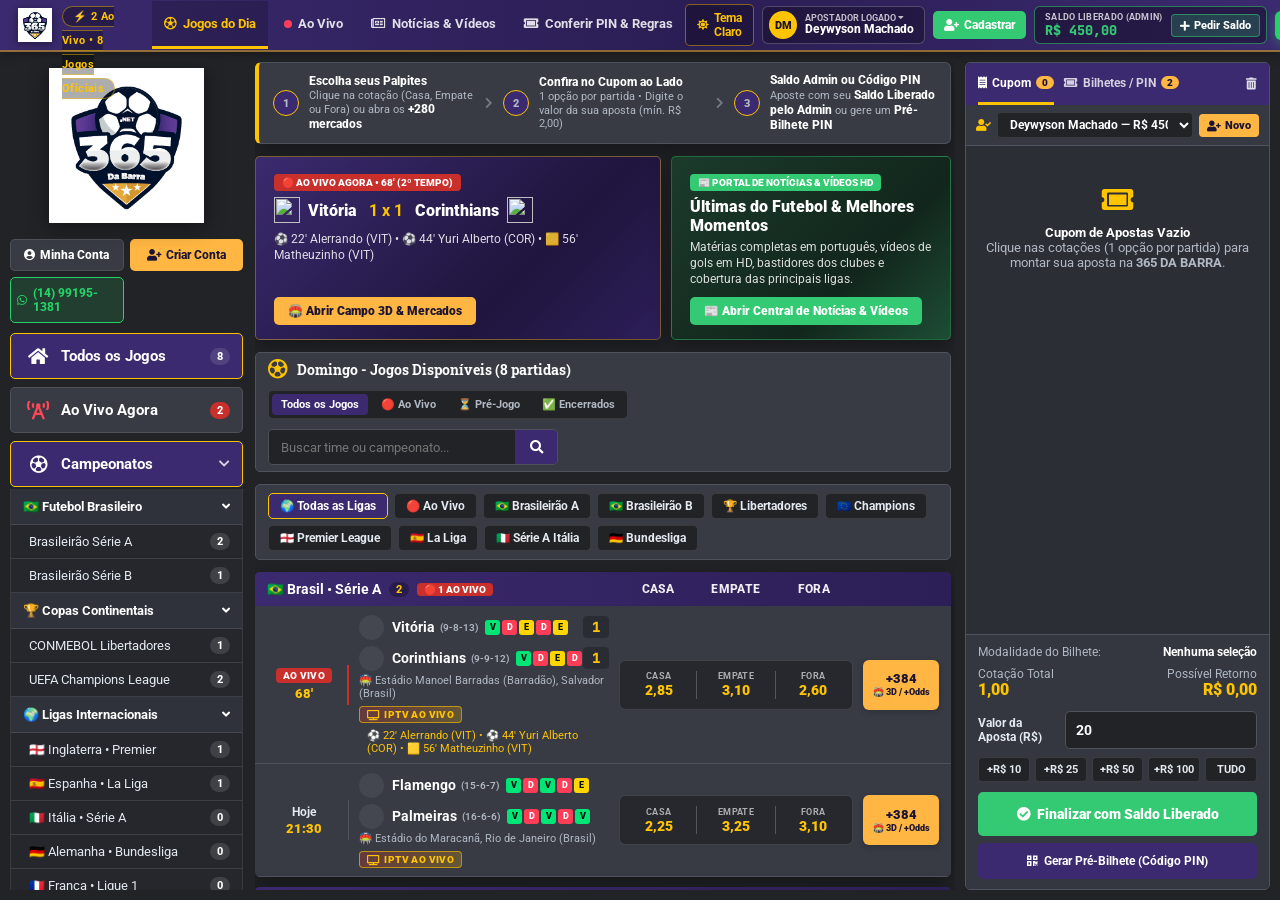
==== commit 51eed77a: "feat(iptv): sistema automatizado de transmissao IPTV com Hls.js, zapping e acesso rapido" ====
--- a/index.html
+++ b/index.html
@@ -7,7 +7,8 @@
     <link rel="preconnect" href="https://fonts.gstatic.com">
     <link href="https://fonts.googleapis.com/css2?family=Roboto+Slab:wght@600;700&family=Roboto:wght@400;500;700;900&family=JetBrains+Mono:wght@600;700;800&display=swap" rel="stylesheet">
     <link rel="stylesheet" href="https://cdnjs.cloudflare.com/ajax/libs/font-awesome/5.15.4/css/all.min.css">
-    <link rel="stylesheet" href="css/styles.css?v=20261019_live4">
+    <script src="https://cdn.jsdelivr.net/npm/hls.js@latest"></script>
+    <link rel="stylesheet" href="css/styles.css?v=20261021_iptv1">
 </head>
 <body>
 
@@ -373,28 +374,45 @@
                     <div class="mc-arena-grid">
                         <!-- Coluna do Campo 3D Vetorial HD & Transmissão Ao Vivo -->
                         <div class="mc-pitch-column">
-                            <!-- PALCO DE TRANSMISSÃO AO VIVO (MULTICANAIS, FUTEMAX, CAZÉTV, MP4 HD) -->
+                            <!-- PALCO DE TRANSMISSÃO AO VIVO (IPTV, CAZÉTV, PREMIERE, SPORTV, TÁTICO HD) -->
                             <div class="livestream-stage" id="livestream-stage" style="display:none;">
                                 <div class="stream-channel-bar">
-                                    <div class="stream-channel-pills">
-                                        <button class="stream-ch-btn active" id="ch-btn-ch1" onclick="switchStreamChannel('ch1', this)">
-                                            <i class="fas fa-satellite-dish"></i> Canal 1 • Tático HD
+                                    <div class="stream-channel-pills" id="iptv-channel-pills">
+                                        <button class="stream-ch-btn active" id="ch-btn-cazetv" onclick="switchStreamChannel('cazetv', this)">
+                                            <i class="fab fa-youtube" style="color:#ff0000;"></i> CazéTV HD
                                         </button>
-                                        <button class="stream-ch-btn" id="ch-btn-multicanais" onclick="switchStreamChannel('multicanais', this)">
-                                            <i class="fas fa-bolt" style="color:#ffc400;"></i> Multicanais
+                                        <button class="stream-ch-btn" id="ch-btn-goat" onclick="switchStreamChannel('goat', this)">
+                                            <i class="fab fa-youtube" style="color:#ffc400;"></i> Canal GOAT
                                         </button>
-                                        <button class="stream-ch-btn" id="ch-btn-futemax" onclick="switchStreamChannel('futemax', this)">
-                                            <i class="fas fa-play" style="color:#ff3d57;"></i> Futemax
+                                        <button class="stream-ch-btn" id="ch-btn-premiere" onclick="switchStreamChannel('premiere', this)">
+                                            <i class="fas fa-tv" style="color:#34ca73;"></i> Premiere HD
                                         </button>
-                                        <button class="stream-ch-btn" id="ch-btn-cazetv" onclick="switchStreamChannel('cazetv', this)">
-                                            <i class="fab fa-youtube" style="color:#ff0000;"></i> CazéTV / GOAT
+                                        <button class="stream-ch-btn" id="ch-btn-sportv" onclick="switchStreamChannel('sportv', this)">
+                                            <i class="fas fa-satellite-dish" style="color:#00b0ff;"></i> SporTV HD
                                         </button>
-                                        <button class="stream-ch-btn" id="ch-btn-espn_video" onclick="switchStreamChannel('espn_video', this)">
-                                            <i class="fas fa-video" style="color:#34ca73;"></i> Gols & Lances HD
+                                        <button class="stream-ch-btn" id="ch-btn-espn" onclick="switchStreamChannel('espn', this)">
+                                            <i class="fas fa-bolt" style="color:#ff3d57;"></i> ESPN / Disney+
+                                        </button>
+                                        <button class="stream-ch-btn" id="ch-btn-tatico" onclick="switchStreamChannel('tatico', this)">
+                                            <i class="fas fa-crosshairs" style="color:#ffc400;"></i> Tático TV 365
+                                        </button>
+                                        <button class="stream-ch-btn" id="ch-btn-highlights" onclick="switchStreamChannel('highlights', this)">
+                                            <i class="fas fa-film" style="color:#a855f7;"></i> Gols & Lances HD
                                         </button>
                                     </div>
-                                    <div class="stream-signal-status">
-                                        <span class="live-dot-pulse"></span> <span id="stream-live-label">SINAL AO VIVO</span>
+                                    <div class="stream-bar-actions">
+                                        <div class="iptv-zapping-controls">
+                                            <button class="btn-iptv-zap" onclick="iptvZapPrev()" title="Canal Anterior (Atalho: Seta Esquerda)">
+                                                <i class="fas fa-step-backward"></i> Ant.
+                                            </button>
+                                            <span class="iptv-ch-number-badge" id="iptv-ch-indicator">CH 1</span>
+                                            <button class="btn-iptv-zap" onclick="iptvZapNext()" title="Próximo Canal (Atalho: Seta Direita)">
+                                                Próx. <i class="fas fa-step-forward"></i>
+                                            </button>
+                                        </div>
+                                        <div class="stream-signal-status">
+                                            <span class="live-dot-pulse"></span> <span id="stream-live-label">SINAL IPTV AO VIVO</span>
+                                        </div>
                                     </div>
                                 </div>
 
@@ -913,7 +931,7 @@
             </div>
 
             <!-- 4. Cadastrar Novo Cliente Direto pelo Painel Admin -->
-            <div class="admin-section-box" style="margin-bottom:0;">
+            <div class="admin-section-box">
                 <h4 class="admin-section-title">➕ Cadastrar Novo Cliente Direto pelo Admin (Com Saldo Inicial)</h4>
                 <div style="display:grid; grid-template-columns:1.3fr 1fr 1fr auto; gap:8px;">
                     <input type="text" id="admin-new-client-name" class="stake-input" placeholder="Nome do Cliente">
@@ -922,6 +940,15 @@
                     <button class="btn-deposit" onclick="adminCreateNewClient()"><i class="fas fa-plus"></i> Cadastrar</button>
                 </div>
             </div>
+
+            <!-- 5. Gerenciador de Canais & Transmissões IPTV -->
+            <div class="admin-section-box" style="margin-bottom:0;">
+                <h4 class="admin-section-title">📺 Gerenciador de Canais & Transmissões IPTV (Vincular .m3u8 às Partidas)</h4>
+                <p style="font-size:11.5px; color:var(--text-muted); margin-bottom:10px;">
+                    Vincule links diretos de transmissão (.m3u8 IPTV HLS, YouTube Live ou MP4) a qualquer partida cadastrada. Salvo instantaneamente na banca.
+                </p>
+                <div id="admin-iptv-matches-list"></div>
+            </div>
         </div>
     </div>
 
@@ -949,9 +976,9 @@
 
     <div id="toast-container"></div>
 
-    <script src="js/data.js?v=20261019_live4"></script>
-    <script src="js/radar.js?v=20261019_live4"></script>
-    <script src="js/app.js?v=20261019_live4"></script>
+    <script src="js/data.js?v=20261021_iptv1"></script>
+    <script src="js/radar.js?v=20261021_iptv1"></script>
+    <script src="js/app.js?v=20261021_iptv1"></script>
     <script>
         window.addEventListener('DOMContentLoaded', () => {
             const params = new URLSearchParams(window.location.search);
--- a/css/styles.css
+++ b/css/styles.css
@@ -4771,3 +4771,96 @@
 
 
 
+
+/* =========================================================================
+   SISTEMA IPTV AUTOMATIZADO 365 DA BARRA (HLS, ZAPPING & FAST ACCESS)
+   ========================================================================= */
+
+/* Ações da Barra de Canais & Zapping */
+.stream-bar-actions {
+    display: flex;
+    align-items: center;
+    gap: 8px;
+    flex-wrap: wrap;
+}
+
+.iptv-zapping-controls {
+    display: inline-flex;
+    align-items: center;
+    gap: 4px;
+    background: rgba(0, 0, 0, 0.45);
+    border: 1px solid rgba(255, 255, 255, 0.15);
+    border-radius: 6px;
+    padding: 2px 4px;
+}
+
+.btn-iptv-zap {
+    background: transparent;
+    border: none;
+    color: var(--brand-gold);
+    font-size: 11px;
+    font-weight: 800;
+    padding: 3px 6px;
+    border-radius: 4px;
+    cursor: pointer;
+    display: inline-flex;
+    align-items: center;
+    gap: 4px;
+    transition: all 0.15s ease;
+}
+
+.btn-iptv-zap:hover {
+    background: rgba(255, 196, 0, 0.2);
+    color: #ffffff;
+}
+
+.iptv-ch-number-badge {
+    background: var(--brand-purple);
+    border: 1px solid var(--brand-gold);
+    color: #ffffff;
+    font-family: 'JetBrains Mono', monospace;
+    font-size: 10px;
+    font-weight: 900;
+    padding: 2px 6px;
+    border-radius: 4px;
+    letter-spacing: 0.5px;
+}
+
+/* Botão Rápido IPTV nos Cards da Grade de Jogos */
+.btn-iptv-quick {
+    display: inline-flex;
+    align-items: center;
+    gap: 4px;
+    background: linear-gradient(135deg, rgba(201, 48, 44, 0.32), rgba(255, 196, 0, 0.22));
+    border: 1px solid rgba(255, 196, 0, 0.6);
+    color: var(--brand-gold);
+    padding: 2px 7px;
+    border-radius: 4px;
+    font-size: 10px;
+    font-weight: 900;
+    letter-spacing: 0.4px;
+    cursor: pointer;
+    transition: all 0.18s ease;
+    white-space: nowrap;
+    text-transform: uppercase;
+}
+
+.btn-iptv-quick:hover {
+    background: linear-gradient(135deg, #c9302c, #ffc400);
+    color: #ffffff;
+    border-color: #ffffff;
+    box-shadow: 0 0 10px rgba(255, 196, 0, 0.5);
+    transform: translateY(-1px);
+}
+
+/* Mobile adjustments */
+@media (max-width: 600px) {
+    .stream-bar-actions {
+        width: 100%;
+        justify-content: space-between;
+    }
+    .btn-iptv-quick {
+        font-size: 9.5px;
+        padding: 2px 6px;
+    }
+}
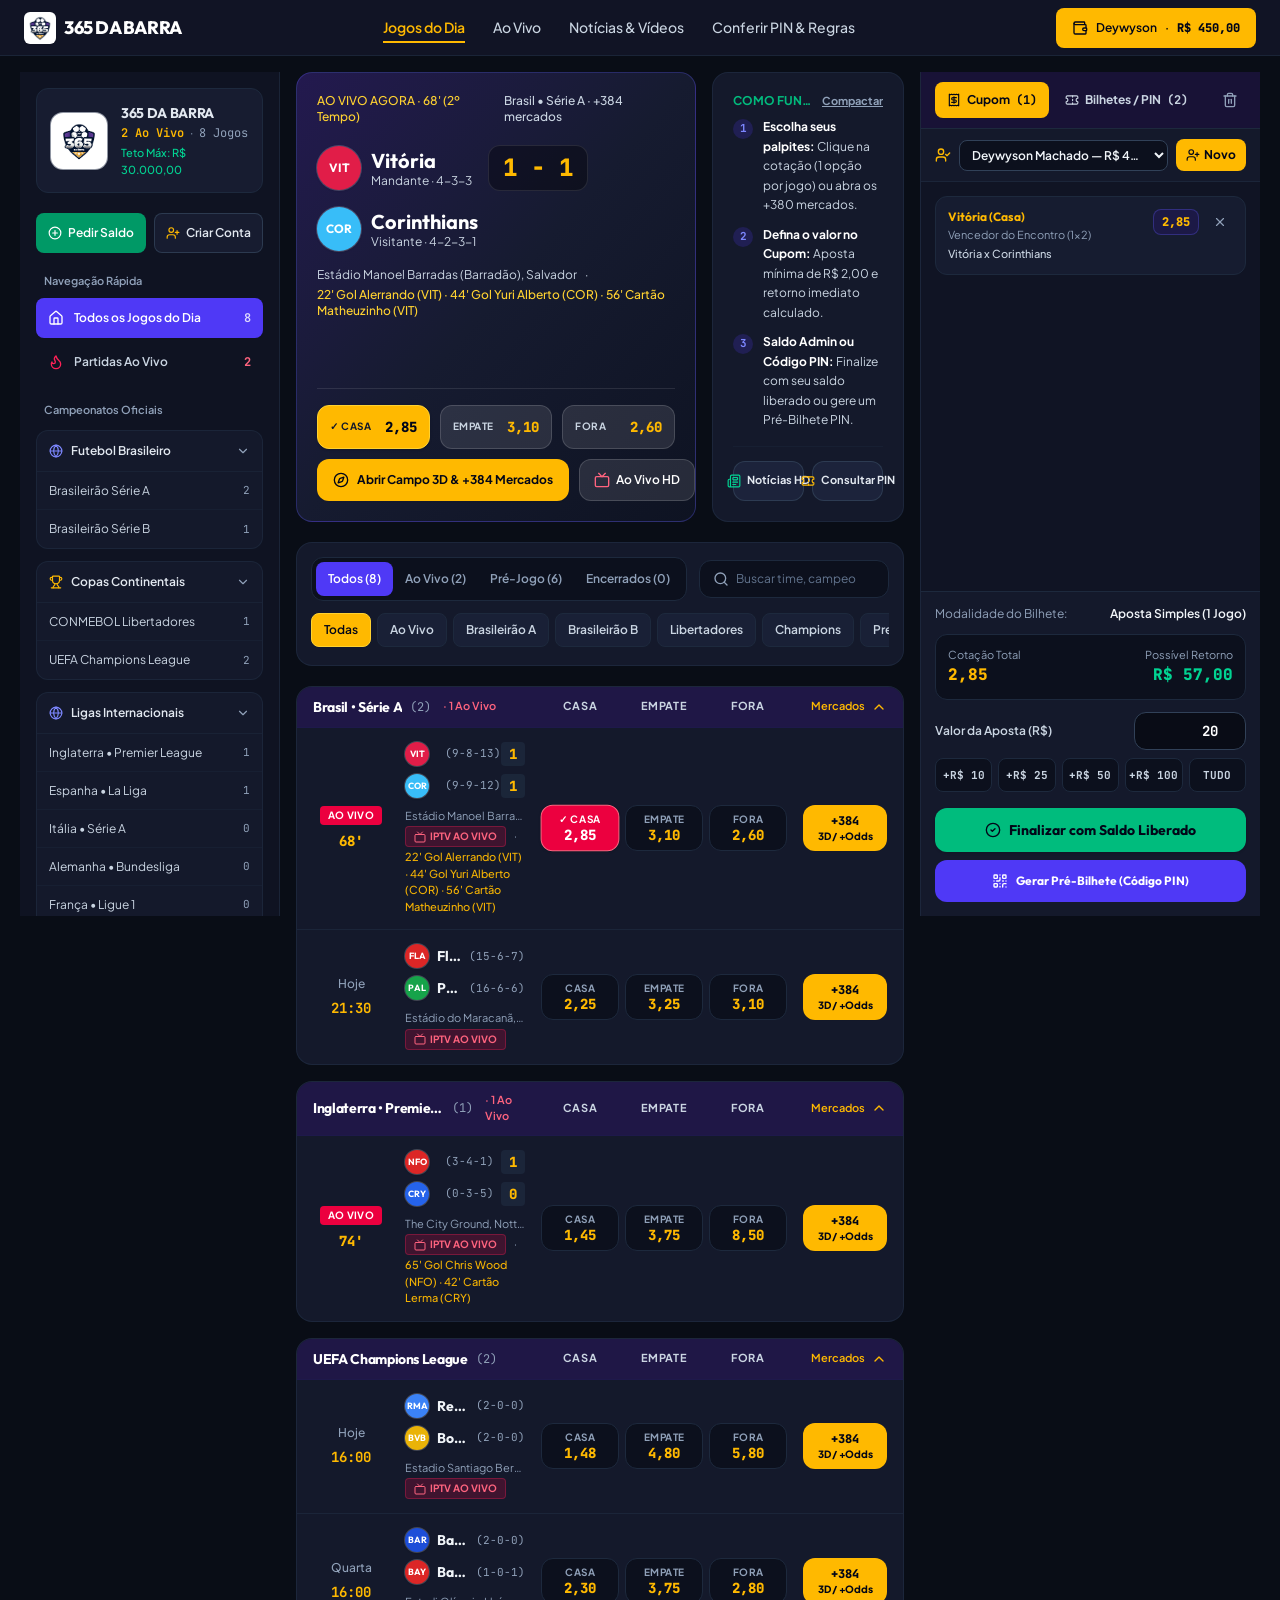
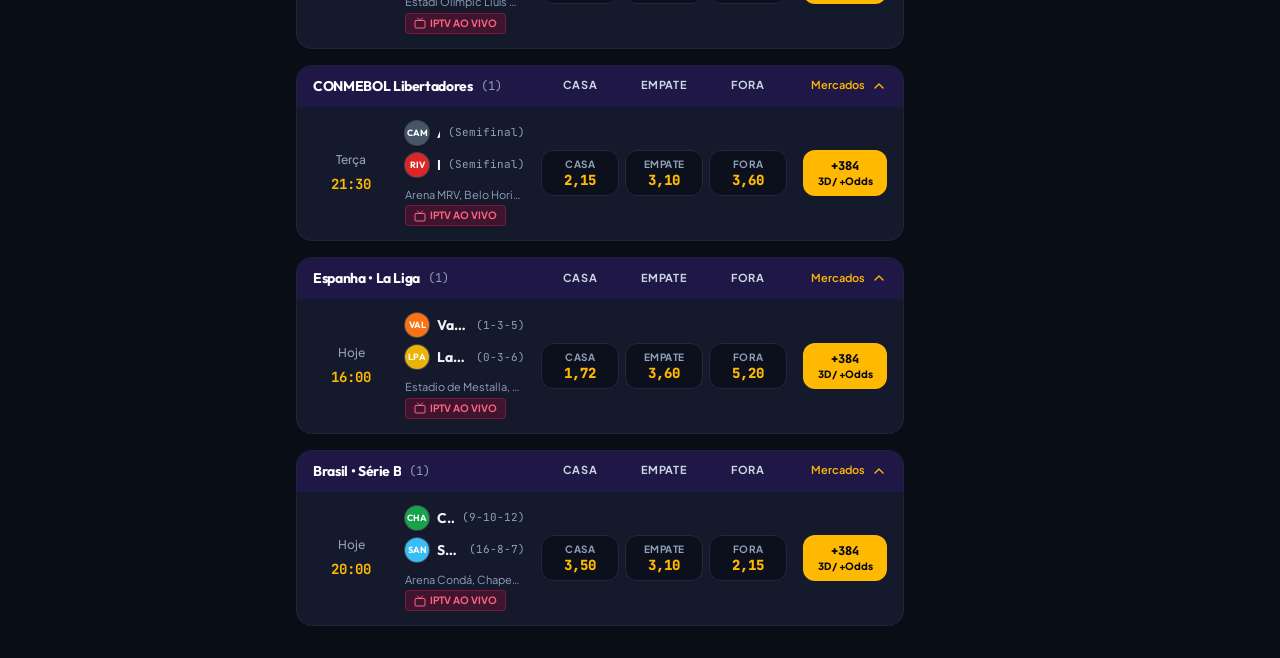
==== commit b5b85aa3: "feat(ui): implementacao completa do novo design moderno com Tailwind, React 19, mobile bottom bar e " ====
--- a/index.html
+++ b/index.html
@@ -1,1001 +1,22 @@
-<!DOCTYPE html>
+<!doctype html>
 <html lang="pt-BR">
-<head>
-    <meta charset="UTF-8">
-    <meta name="viewport" content="width=device-width, initial-scale=1.0">
-    <title>365 DA BARRA - Apostas Esportivas Online</title>
-    <link rel="preconnect" href="https://fonts.gstatic.com">
-    <link href="https://fonts.googleapis.com/css2?family=Roboto+Slab:wght@600;700&family=Roboto:wght@400;500;700;900&family=JetBrains+Mono:wght@600;700;800&display=swap" rel="stylesheet">
-    <link rel="stylesheet" href="https://cdnjs.cloudflare.com/ajax/libs/font-awesome/5.15.4/css/all.min.css">
-    <script src="https://cdn.jsdelivr.net/npm/hls.js@latest"></script>
-    <link rel="stylesheet" href="css/styles.css?v=20261021_iptv1">
-</head>
-<body>
+  <head>
+    <meta charset="UTF-8" />
+    <meta name="viewport" content="width=device-width, initial-scale=1.0" />
+    <title>365 DA BARRA — Apostas Esportivas & Arena Ao Vivo</title>
+    <meta name="description" content="Plataforma oficial de apostas esportivas 365 DA BARRA com cotações em tempo real, radar tático 3D, mais de 380 mercados por partida, geração de pré-bilhete PIN e gestão de banca." />
+    <meta property="og:title" content="365 DA BARRA — Apostas Esportivas & Arena Ao Vivo" />
+    <meta property="og:description" content="Plataforma oficial de apostas esportivas 365 DA BARRA com cotações em tempo real, radar tático 3D, mais de 380 mercados por partida, geração de pré-bilhete PIN e gestão de banca." />
+    <meta property="og:type" content="website" />
+    <meta name="twitter:card" content="summary_large_image" />
+    <link rel="preconnect" href="https://fonts.googleapis.com">
+    <link rel="preconnect" href="https://fonts.gstatic.com" crossorigin>
+    <link href="https://fonts.googleapis.com/css2?family=JetBrains+Mono:wght@500;600;700;800&family=Outfit:wght@600;700;800&family=Plus+Jakarta+Sans:wght@400;500;600;700;800&display=swap" rel="stylesheet">
+    <script type="module" crossorigin src="./assets/index-C2v2Gwnk.js"></script>
+    <link rel="stylesheet" crossorigin href="./assets/index-WdFm9TdW.css">
+  </head>
+  <body class="bg-[#0B0E17] text-slate-100 antialiased selection:bg-amber-400 selection:text-slate-950">
+    <div id="root"></div>
+  </body>
+</html>
 
-    <!-- CABEÇALHO SUPERIOR OFICIAL 365 DA BARRA (#3b2a6f) -->
-    <header class="header">
-        <div class="header-left">
-            <button class="mobile-menu-btn" onclick="toggleMobileSidebar()" title="Abrir Menu de Campeonatos">
-                <i class="fas fa-bars"></i>
-            </button>
-            <div class="title" onclick="switchMainSection('matches'); filterMatches('all')" style="cursor:pointer;">
-                <img src="logo-365dabarra.png" alt="365 DA BARRA" class="header-mini-logo">
-                <div>
-                    <span class="brand-title-text">365 DA BARRA</span>
-                    <span class="header-live-pill" id="live-games-counter">⚡ Tempo Real</span>
-                </div>
-            </div>
-            <nav class="top-nav">
-                <a class="active" data-top-nav="matches-all" onclick="switchMainSection('matches'); filterMatches('all')"><i class="far fa-futbol"></i> Jogos do Dia</a>
-                <a data-top-nav="matches-live" onclick="switchMainSection('matches'); filterMatches('live')"><span class="live-dot"></span> Ao Vivo</a>
-                <a data-top-nav="news" onclick="switchMainSection('news')"><i class="far fa-newspaper"></i> Notícias & Vídeos</a>
-                <a data-top-nav="rules" onclick="switchMainSection('rules')"><i class="fas fa-ticket-alt"></i> Conferir PIN & Regras</a>
-            </nav>
-        </div>
-
-        <!-- Área do Apostador, Cadastro, Carteira Admin e Painel Admin -->
-        <div class="user-actions">
-            <button class="theme-toggle-btn" id="theme-toggle-btn" onclick="toggleSiteTheme()" title="Alternar entre Tema Escuro e Tema Claro">
-                <i class="fas fa-sun" id="theme-toggle-icon"></i> <span id="theme-toggle-label">Tema Claro</span>
-            </button>
-
-            <!-- Pílula Interativa do Usuário Logado (Abre Minha Conta / Trocar Cliente) -->
-            <div class="user-profile-pill" onclick="openUserAccountModal('profile')" title="Ver Minha Conta ou Trocar de Apostador">
-                <div class="user-avatar-circle" id="header-user-avatar">DM</div>
-                <div class="user-profile-info">
-                    <span class="user-profile-label">Apostador Logado <i class="fas fa-caret-down"></i></span>
-                    <span class="user-profile-name" id="header-user-name">Deywyson Machado</span>
-                </div>
-            </div>
-
-            <!-- Botão Direto para Cadastrar Novo Usuário -->
-            <button class="btn-register-top" onclick="openUserAccountModal('register')" title="Cadastrar Novo Apostador na 365 DA BARRA">
-                <i class="fas fa-user-plus"></i> <span class="hide-xs">Cadastrar</span>
-            </button>
-
-            <!-- Carteira com Saldo Liberado pelo Admin + Botão Pedir Saldo -->
-            <div class="wallet-box">
-                <div class="wallet-texts" onclick="openRequestBalanceModal()" style="cursor:pointer;" title="Clique para solicitar liberação de saldo ao Admin">
-                    <span class="wallet-label">Saldo Liberado (Admin)</span>
-                    <span class="wallet-balance" id="user-balance">R$ 450,00</span>
-                </div>
-                <button class="wallet-add-btn" onclick="openRequestBalanceModal()" title="Solicitar Liberação de Saldo ao Admin">
-                    <i class="fas fa-plus"></i> <span class="hide-xs">Pedir Saldo</span>
-                </button>
-            </div>
-
-            <!-- Botão Direto WhatsApp Cambista Oficial -->
-            <a href="https://api.whatsapp.com/send?phone=5514991951381&text=Ol%C3%A1%2C%20vim%20pelo%20site%20365%20DA%20BARRA!" target="_blank" rel="noopener noreferrer" class="btn-whatsapp-header" title="Falar com o Cambista Oficial no WhatsApp (14) 99195-1381">
-                <i class="fab fa-whatsapp"></i> <span class="hide-xs">(14) 99195-1381</span>
-            </a>
-
-            <!-- Botão Painel do Admin / Cambista -->
-            <button class="btn-deposit" onclick="openAdminModal()">
-                <i class="fas fa-user-shield"></i> <span class="hide-xs">Admin</span> <span class="admin-badge-pill" id="admin-alert-count">0</span>
-            </button>
-        </div>
-    </header>
-
-    <!-- Backdrop Mobile para Menu Lateral e Cupom -->
-    <div id="mobile-backdrop" class="mobile-backdrop" onclick="closeMobilePanels()"></div>
-
-    <!-- ESTRUTURA PRINCIPAL 3 COLUNAS (PADRÃO 365 DA BARRA APRIMORADO) -->
-    <div class="main-container">
-
-        <!-- COLUNA ESQUERDA: SIDEBAR OFICIAL COM ESCUDO 365 DA BARRA E ACORDEÕES -->
-        <aside class="sidebar" id="main-sidebar">
-            <div class="mobile-drawer-header">
-                <strong>🏆 Menu • 365 DA BARRA</strong>
-                <button class="modal-close" onclick="closeMobilePanels()">✕</button>
-            </div>
-            <!-- Escudo Oficial 365 DA BARRA -->
-            <div id="divImageLogo" class="sidebar-logo-box" onclick="switchMainSection('matches'); filterMatches('all'); closeMobilePanels();">
-                <img id="imgLogo" src="logo-365dabarra.png" alt="365 DA BARRA">
-            </div>
-
-            <!-- Atalho Rápido de Conta / Cadastro / WhatsApp Cambista na Sidebar -->
-            <div class="sidebar-user-quickbar">
-                <button class="sb-quick-btn" onclick="openUserAccountModal('profile')">
-                    <i class="fas fa-user-circle"></i> Minha Conta
-                </button>
-                <button class="sb-quick-btn gold" onclick="openUserAccountModal('register')">
-                    <i class="fas fa-user-plus"></i> Criar Conta
-                </button>
-                <a href="https://api.whatsapp.com/send?phone=5514991951381&text=Ol%C3%A1%2C%20vim%20pelo%20site%20365%20DA%20BARRA!" target="_blank" rel="noopener noreferrer" class="sb-quick-btn wpp" title="Falar com o Cambista no WhatsApp (14) 99195-1381">
-                    <i class="fab fa-whatsapp"></i> (14) 99195-1381
-                </a>
-            </div>
-
-            <div class="menu">
-                <!-- Início -->
-                <a class="menuSingle active" data-sb-nav="all" onclick="switchMainSection('matches'); filterMatches('all')">
-                    <div class="boxIcon"><i class="fas fa-home"></i></div>
-                    <span class="title">Todos os Jogos</span>
-                    <span class="badge-count" id="sb-count-all">0</span>
-                </a>
-
-                <!-- Ao Vivo -->
-                <a class="menuSingle" data-sb-nav="live" onclick="switchMainSection('matches'); filterMatches('live')">
-                    <div class="boxIcon"><i class="fas fa-broadcast-tower" style="color:#ff4757;"></i></div>
-                    <span class="title">Ao Vivo Agora</span>
-                    <span class="badge-count live" id="sb-count-live">0</span>
-                </a>
-
-                <!-- Futebol (Acordeão Principal) -->
-                <div class="menuMulti">
-                    <div class="menuMulti-main selected" id="sb-futebol-main" onclick="toggleSidebarAccordion('sb-futebol-items', this)">
-                        <div class="boxIcon"><i class="far fa-futbol"></i></div>
-                        <span class="title">Campeonatos</span>
-                        <i class="fas fa-chevron-down menu-arrow"></i>
-                    </div>
-
-                    <div id="sb-futebol-items" class="menuMulti-items" style="display:block;">
-                        <!-- Sub-acordeão: Brasil -->
-                        <div class="subMenuMulti">
-                            <div class="subMenuMulti-title" onclick="toggleSidebarSubAccordion('sub-brasil')">
-                                <span>🇧🇷 Futebol Brasileiro</span>
-                                <i class="fas fa-angle-down"></i>
-                            </div>
-                            <div id="sub-brasil" class="subMenuMulti-items" style="display:block;">
-                                <a class="item" data-sb-nav="bra.1" onclick="filterMatches('bra.1')">
-                                    <span class="name">Brasileirão Série A</span>
-                                    <span class="badge-count" id="sb-count-bra.1">0</span>
-                                </a>
-                                <a class="item" data-sb-nav="bra.2" onclick="filterMatches('bra.2')">
-                                    <span class="name">Brasileirão Série B</span>
-                                    <span class="badge-count" id="sb-count-bra.2">0</span>
-                                </a>
-                            </div>
-                        </div>
-
-                        <!-- Sub-acordeão: Clubes Internacionais -->
-                        <div class="subMenuMulti">
-                            <div class="subMenuMulti-title" onclick="toggleSidebarSubAccordion('sub-intl')">
-                                <span>🏆 Copas Continentais</span>
-                                <i class="fas fa-angle-down"></i>
-                            </div>
-                            <div id="sub-intl" class="subMenuMulti-items" style="display:block;">
-                                <a class="item" data-sb-nav="conmebol.libertadores" onclick="filterMatches('conmebol.libertadores')">
-                                    <span class="name">CONMEBOL Libertadores</span>
-                                    <span class="badge-count" id="sb-count-conmebol.libertadores">0</span>
-                                </a>
-                                <a class="item" data-sb-nav="uefa.champions" onclick="filterMatches('uefa.champions')">
-                                    <span class="name">UEFA Champions League</span>
-                                    <span class="badge-count" id="sb-count-uefa.champions">0</span>
-                                </a>
-                            </div>
-                        </div>
-
-                        <!-- Sub-acordeão: Principais Ligas Europeias & Sul-Americanas -->
-                        <div class="subMenuMulti">
-                            <div class="subMenuMulti-title" onclick="toggleSidebarSubAccordion('sub-europa')">
-                                <span>🌍 Ligas Internacionais</span>
-                                <i class="fas fa-angle-down"></i>
-                            </div>
-                            <div id="sub-europa" class="subMenuMulti-items" style="display:block;">
-                                <a class="item" data-sb-nav="eng.1" onclick="filterMatches('eng.1')">
-                                    <span class="name">🏴󠁧󠁢󠁥󠁮󠁧󠁿 Inglaterra • Premier</span>
-                                    <span class="badge-count" id="sb-count-eng.1">0</span>
-                                </a>
-                                <a class="item" data-sb-nav="esp.1" onclick="filterMatches('esp.1')">
-                                    <span class="name">🇪🇸 Espanha • La Liga</span>
-                                    <span class="badge-count" id="sb-count-esp.1">0</span>
-                                </a>
-                                <a class="item" data-sb-nav="ita.1" onclick="filterMatches('ita.1')">
-                                    <span class="name">🇮🇹 Itália • Série A</span>
-                                    <span class="badge-count" id="sb-count-ita.1">0</span>
-                                </a>
-                                <a class="item" data-sb-nav="ger.1" onclick="filterMatches('ger.1')">
-                                    <span class="name">🇩🇪 Alemanha • Bundesliga</span>
-                                    <span class="badge-count" id="sb-count-ger.1">0</span>
-                                </a>
-                                <a class="item" data-sb-nav="fra.1" onclick="filterMatches('fra.1')">
-                                    <span class="name">🇫🇷 França • Ligue 1</span>
-                                    <span class="badge-count" id="sb-count-fra.1">0</span>
-                                </a>
-                                <a class="item" data-sb-nav="por.1" onclick="filterMatches('por.1')">
-                                    <span class="name">🇵🇹 Portugal • Liga</span>
-                                    <span class="badge-count" id="sb-count-por.1">0</span>
-                                </a>
-                                <a class="item" data-sb-nav="arg.1" onclick="filterMatches('arg.1')">
-                                    <span class="name">🇦🇷 Argentina • Primera</span>
-                                    <span class="badge-count" id="sb-count-arg.1">0</span>
-                                </a>
-                            </div>
-                        </div>
-                    </div>
-                </div>
-
-                <!-- Notícias & Vídeos (Diferencial Superior) -->
-                <a class="menuSingle" data-sb-nav="news" onclick="switchMainSection('news')">
-                    <div class="boxIcon"><i class="far fa-newspaper"></i></div>
-                    <span class="title">Notícias & Vídeos</span>
-                </a>
-
-                <!-- Conferir Bilhete / Regulamento -->
-                <a class="menuSingle" data-sb-nav="rules" onclick="switchMainSection('rules'); setTimeout(()=>{const el=document.getElementById('check-pin-input'); if(el) el.focus();}, 120);">
-                    <div class="boxIcon"><i class="fas fa-ticket-alt"></i></div>
-                    <span class="title">Conferir Bilhete (PIN)</span>
-                </a>
-            </div>
-
-            <!-- Botão Admin e Caixa de Informação Oficial 365 DA BARRA -->
-            <button class="btnSidebarAction" onclick="openAdminModal()">
-                <i class="fas fa-user-shield"></i> Painel Cambista / Admin
-            </button>
-
-            <div class="menuBoxInfo">
-                <span><strong>365 DA BARRA • OFICIAL</strong></span>
-                <p>Prêmio Máx: <strong>R$ 30.000,00</strong><br>Regra: 1 Opção por Partida<br>Saldo liberado pelo Admin</p>
-            </div>
-        </aside>
-
-        <!-- COLUNA CENTRAL: CONTAINER DE APOSTAS E EVENTOS -->
-        <main class="content containerBets">
-
-            <!-- VISÃO 1: LISTA DE PARTIDAS (PADRÃO 365 DA BARRA + USABILIDADE APRIMORADA) -->
-            <div id="home-matches-view" style="display:flex; flex-direction:column; gap:12px;">
-
-                <!-- Guia Rápido Visual: Como Funciona (Fácil entendimento para qualquer cliente) -->
-                <div class="how-it-works-strip">
-                    <div class="hiw-step">
-                        <span class="hiw-num">1</span>
-                        <div>
-                            <strong>Escolha seus Palpites</strong>
-                            <span>Clique na cotação (Casa, Empate ou Fora) ou abra os <strong>+280 mercados</strong></span>
-                        </div>
-                    </div>
-                    <div class="hiw-divider"><i class="fas fa-chevron-right"></i></div>
-                    <div class="hiw-step">
-                        <span class="hiw-num">2</span>
-                        <div>
-                            <strong>Confira no Cupom ao Lado</strong>
-                            <span>1 opção por partida • Digite o valor da sua aposta (mín. R$ 2,00)</span>
-                        </div>
-                    </div>
-                    <div class="hiw-divider"><i class="fas fa-chevron-right"></i></div>
-                    <div class="hiw-step">
-                        <span class="hiw-num">3</span>
-                        <div>
-                            <strong>Saldo Admin ou Código PIN</strong>
-                            <span>Aposte com seu <strong>Saldo Liberado pelo Admin</strong> ou gere um <strong>Pré-Bilhete PIN</strong></span>
-                        </div>
-                    </div>
-                </div>
-
-                <!-- Banners Superiores Interativos -->
-                <div class="hero-banners">
-                    <div class="hero-card" id="hero-featured-card">
-                        <div>
-                            <span class="hero-tag" id="hero-featured-tag">🔴 DADOS REAIS EM TEMPO REAL</span>
-                            <h2 id="hero-featured-title">Carregando Partidas Oficiais do Dia...</h2>
-                            <p id="hero-featured-desc">Placares ao vivo, escalações confirmadas, estatísticas, árbitro, estádio e cotações atualizados automaticamente.</p>
-                        </div>
-                        <button class="hero-cta" id="hero-featured-btn" onclick="openFeaturedMatch()">🏟️ Abrir Campo 3D & Mercados</button>
-                    </div>
-                    <div class="hero-card alt">
-                        <div>
-                            <span class="hero-tag" style="background:var(--betslip-pin-bg); color:#ffffff;">📰 PORTAL DE NOTÍCIAS & VÍDEOS HD</span>
-                            <h2 id="hero-news-headline">Últimas do Futebol & Melhores Momentos</h2>
-                            <p id="hero-news-sub">Matérias completas em português, vídeos de gols em HD, bastidores dos clubes e cobertura das principais ligas.</p>
-                        </div>
-                        <div style="display:flex; gap:8px;">
-                            <button class="hero-cta" style="background:var(--betslip-pin-bg); color:#ffffff;" onclick="switchMainSection('news')">📰 Abrir Central de Notícias & Vídeos</button>
-                        </div>
-                    </div>
-                </div>
-
-                <!-- Barra de Data / Esporte e Busca Oficial (.dateEventAndSearch da 365 DA BARRA) -->
-                <div class="dateEventAndSearch">
-                    <div class="dateEvent">
-                        <div class="boxIcon"><i class="far fa-futbol"></i></div>
-                        <span class="sportName" id="sport-day-header">Jogos Disponíveis • Tempo Real</span>
-                        <div class="status-subfilters" id="status-subfilters">
-                            <button class="status-subfilter-btn active" data-status-filter="all" onclick="setMatchStatusSubfilter('all', this)">Todos os Jogos</button>
-                            <button class="status-subfilter-btn" data-status-filter="in" onclick="setMatchStatusSubfilter('in', this)">🔴 Ao Vivo</button>
-                            <button class="status-subfilter-btn" data-status-filter="pre" onclick="setMatchStatusSubfilter('pre', this)">⏳ Pré-Jogo</button>
-                            <button class="status-subfilter-btn" data-status-filter="post" onclick="setMatchStatusSubfilter('post', this)">✅ Encerrados</button>
-                        </div>
-                    </div>
-                    <div class="search">
-                        <input type="text" id="global-search-input" placeholder="Buscar time ou campeonato..." oninput="handleSearchMatches(this.value)">
-                        <button type="button" onclick="handleSearchMatches(document.getElementById('global-search-input').value)">
-                            <i class="fas fa-search"></i>
-                        </button>
-                    </div>
-                </div>
-
-                <!-- Pílulas Rápidas de Campeonatos -->
-                <div class="filter-bar">
-                    <div class="filter-pills">
-                        <button class="filter-pill active" data-pill-filter="all" onclick="filterMatches('all', this)">🌍 Todas as Ligas</button>
-                        <button class="filter-pill" data-pill-filter="live" onclick="filterMatches('live', this)">🔴 Ao Vivo</button>
-                        <button class="filter-pill" data-pill-filter="bra.1" onclick="filterMatches('bra.1', this)">🇧🇷 Brasileirão A</button>
-                        <button class="filter-pill" data-pill-filter="bra.2" onclick="filterMatches('bra.2', this)">🇧🇷 Brasileirão B</button>
-                        <button class="filter-pill" data-pill-filter="conmebol.libertadores" onclick="filterMatches('conmebol.libertadores', this)">🏆 Libertadores</button>
-                        <button class="filter-pill" data-pill-filter="uefa.champions" onclick="filterMatches('uefa.champions', this)">🇪🇺 Champions</button>
-                        <button class="filter-pill" data-pill-filter="eng.1" onclick="filterMatches('eng.1', this)">🏴󠁧󠁢󠁥󠁮󠁧󠁿 Premier League</button>
-                        <button class="filter-pill" data-pill-filter="esp.1" onclick="filterMatches('esp.1', this)">🇪🇸 La Liga</button>
-                        <button class="filter-pill" data-pill-filter="ita.1" onclick="filterMatches('ita.1', this)">🇮🇹 Série A Itália</button>
-                        <button class="filter-pill" data-pill-filter="ger.1" onclick="filterMatches('ger.1', this)">🇩🇪 Bundesliga</button>
-                    </div>
-                </div>
-
-                <!-- Lista de Eventos por País/Campeonato (.eventlistContainer) -->
-                <div id="matches-container" class="eventlistContainer"></div>
-            </div>
-
-            <!-- VISÃO 2: PÁGINA DA PARTIDA AO VIVO (CAMPO 3D + INFORMATIVO + MERCADOS) -->
-            <div id="match-center-view" class="match-center-view">
-                <div class="mc-topbar">
-                    <button class="back-to-list-btn" onclick="backToMatchList()"><i class="fas fa-arrow-left"></i> Voltar para a Grade de Jogos</button>
-                    <div id="mc-breadcrumb" style="font-size:12.5px; color:var(--text-muted); font-weight:700;">
-                        Carregando partida real...
-                    </div>
-                    <div style="display:flex; gap:6px; flex-wrap:wrap; align-items:center;">
-                        <button class="tracker-ctrl-btn stream-tab-btn" id="btn-toggle-livestream" onclick="toggleLiveStreamView()">
-                            <i class="fas fa-play-circle" style="color:#ff3d57;"></i> <span>📺 Transmissão Ao Vivo</span> <span class="stream-live-pill">AO VIVO</span>
-                        </button>
-                        <button class="tracker-ctrl-btn active" id="btn-toggle-3d" onclick="togglePerspectiveView()">🏟️ Estádio 3D</button>
-                        <button class="tracker-ctrl-btn" id="btn-toggle-players" onclick="togglePlayersView()">👕 22 Jogadores</button>
-                        <button class="tracker-ctrl-btn active" id="btn-toggle-trail" onclick="toggleTrailView()">⚡ Trajetória</button>
-                        <button class="tracker-ctrl-btn" id="btn-toggle-heatmap" onclick="toggleHeatmapView()">🔥 Mapa de Calor</button>
-                        <button class="tracker-ctrl-btn" id="btn-toggle-sound" onclick="toggleSoundEffects()">🔇 Som</button>
-                    </div>
-                </div>
-
-                <!-- ARENA DE TRANSMISSÃO AO VIVO -->
-                <div class="mc-live-arena">
-                    <div class="mc-scoreboard-banner">
-                        <div class="mc-team-block home">
-                            <div class="mc-team-text-home">
-                                <div class="mc-team-title" id="sb-home-name">Time Casa</div>
-                                <div class="mc-team-meta" id="sb-home-formation">Mandante</div>
-                            </div>
-                            <img id="sb-home-logo" src="https://a.espncdn.com/i/teamlogos/soccer/500/819.png" alt="" class="mc-team-logo">
-                        </div>
-
-                        <div class="mc-score-center">
-                            <div class="mc-live-pill"><span class="live-dot"></span> <span id="sb-clock">Sincronizando...</span></div>
-                            <div class="mc-score-pill" id="sb-score">0 - 0</div>
-                            <div id="sb-stadium" class="mc-stadium-sub">🏟️ Estádio Oficial</div>
-                            <div id="sb-events-strip" style="font-size:11px; color:var(--accent-yellow); font-weight:700; margin-top:2px; text-align:center;"></div>
-                        </div>
-
-                        <div class="mc-team-block away">
-                            <img id="sb-away-logo" src="https://a.espncdn.com/i/teamlogos/soccer/500/2029.png" alt="" class="mc-team-logo">
-                            <div class="mc-team-text-away">
-                                <div class="mc-team-title" id="sb-away-name">Time Visitante</div>
-                                <div class="mc-team-meta" id="sb-away-formation">Visitante</div>
-                            </div>
-                        </div>
-                    </div>
-
-                    <div class="mc-arena-grid">
-                        <!-- Coluna do Campo 3D Vetorial HD & Transmissão Ao Vivo -->
-                        <div class="mc-pitch-column">
-                            <!-- PALCO DE TRANSMISSÃO AO VIVO (IPTV, CAZÉTV, PREMIERE, SPORTV, TÁTICO HD) -->
-                            <div class="livestream-stage" id="livestream-stage" style="display:none;">
-                                <div class="stream-channel-bar">
-                                    <div class="stream-channel-pills" id="iptv-channel-pills">
-                                        <button class="stream-ch-btn active" id="ch-btn-cazetv" onclick="switchStreamChannel('cazetv', this)">
-                                            <i class="fab fa-youtube" style="color:#ff0000;"></i> CazéTV HD
-                                        </button>
-                                        <button class="stream-ch-btn" id="ch-btn-goat" onclick="switchStreamChannel('goat', this)">
-                                            <i class="fab fa-youtube" style="color:#ffc400;"></i> Canal GOAT
-                                        </button>
-                                        <button class="stream-ch-btn" id="ch-btn-premiere" onclick="switchStreamChannel('premiere', this)">
-                                            <i class="fas fa-tv" style="color:#34ca73;"></i> Premiere HD
-                                        </button>
-                                        <button class="stream-ch-btn" id="ch-btn-sportv" onclick="switchStreamChannel('sportv', this)">
-                                            <i class="fas fa-satellite-dish" style="color:#00b0ff;"></i> SporTV HD
-                                        </button>
-                                        <button class="stream-ch-btn" id="ch-btn-espn" onclick="switchStreamChannel('espn', this)">
-                                            <i class="fas fa-bolt" style="color:#ff3d57;"></i> ESPN / Disney+
-                                        </button>
-                                        <button class="stream-ch-btn" id="ch-btn-tatico" onclick="switchStreamChannel('tatico', this)">
-                                            <i class="fas fa-crosshairs" style="color:#ffc400;"></i> Tático TV 365
-                                        </button>
-                                        <button class="stream-ch-btn" id="ch-btn-highlights" onclick="switchStreamChannel('highlights', this)">
-                                            <i class="fas fa-film" style="color:#a855f7;"></i> Gols & Lances HD
-                                        </button>
-                                    </div>
-                                    <div class="stream-bar-actions">
-                                        <div class="iptv-zapping-controls">
-                                            <button class="btn-iptv-zap" onclick="iptvZapPrev()" title="Canal Anterior (Atalho: Seta Esquerda)">
-                                                <i class="fas fa-step-backward"></i> Ant.
-                                            </button>
-                                            <span class="iptv-ch-number-badge" id="iptv-ch-indicator">CH 1</span>
-                                            <button class="btn-iptv-zap" onclick="iptvZapNext()" title="Próximo Canal (Atalho: Seta Direita)">
-                                                Próx. <i class="fas fa-step-forward"></i>
-                                            </button>
-                                        </div>
-                                        <div class="stream-signal-status">
-                                            <span class="live-dot-pulse"></span> <span id="stream-live-label">SINAL IPTV AO VIVO</span>
-                                        </div>
-                                    </div>
-                                </div>
-
-                                <!-- TELA DO REPRODUTOR DE TRANSMISSÃO -->
-                                <div class="stream-player-container" id="stream-player-container"></div>
-
-                                <!-- GUIA ONDE ASSISTIR NA TV & ATALHO WHATSAPP CAMBISTA -->
-                                <div class="stream-tv-guide">
-                                    <div class="tv-guide-header">
-                                        <i class="fas fa-tv" style="color:var(--brand-gold);"></i>
-                                        <span>Transmissão Oficial no Brasil:</span>
-                                    </div>
-                                    <div class="tv-guide-badges" id="stream-broadcast-badges">
-                                        <span class="tv-badge">📺 SporTV</span>
-                                        <span class="tv-badge">⭐ Premiere</span>
-                                        <span class="tv-badge">🟡 CazéTV</span>
-                                        <span class="tv-badge">🟠 Disney+ / ESPN</span>
-                                    </div>
-                                    <div class="tv-direct-links">
-                                        <button class="direct-stream-link-btn reload" onclick="reloadStreamSignal()" title="Recarregar Sinal">
-                                            <i class="fas fa-sync-alt"></i> Recarregar
-                                        </button>
-                                        <a href="https://api.whatsapp.com/send?phone=5514991951381&text=Ol%C3%A1%2C%20estou%20assistindo%20o%20jogo%20ao%20vivo%20na%20365%20DA%20BARRA%20e%20quero%20apostar!" target="_blank" rel="noopener noreferrer" class="direct-stream-link-btn wpp" title="Apostar no WhatsApp">
-                                            <i class="fab fa-whatsapp"></i> Apostar no WhatsApp: (14) 99195-1381
-                                        </a>
-                                    </div>
-                                </div>
-                            </div>
-
-                            <div class="stadium-stage" id="stadium-stage">
-                                <div class="pitch-broadcast-hud" id="pitch-hud-box">
-                                    <div class="hud-status-badge" id="hud-zone-badge">🔥 ATAQUE PERIGOSO</div>
-                                    <div class="hud-texts">
-                                        <div class="hud-main-title" id="hud-action-title">PARTIDA EM TEMPO REAL</div>
-                                        <div class="hud-sub-desc" id="hud-action-sub">Sincronizando lances oficiais da partida...</div>
-                                    </div>
-                                </div>
-
-                                <div class="stadium-led-board">
-                                    <span>🏆 365 DA BARRA</span>
-                                    <span>⚡ TRANSMISSÃO EM TEMPO REAL</span>
-                                    <span>💰 PRÊMIO MÁXIMO R$ 30.000,00</span>
-                                    <span>🔥 COTAÇÕES OFICIAIS</span>
-                                </div>
-
-                                <div class="pitch-3d-wrap perspective-3d" id="pitch-3d-wrap">
-                                    <svg id="pitch-svg" viewBox="0 0 800 450" preserveAspectRatio="xMidYMid meet">
-                                        <defs>
-                                            <linearGradient id="gradZoneHome" x1="0%" y1="0%" x2="100%" y2="0%">
-                                                <stop offset="0%" stop-color="#00e676" stop-opacity="0.02"/>
-                                                <stop offset="55%" stop-color="#00e676" stop-opacity="0.18"/>
-                                                <stop offset="100%" stop-color="#00e676" stop-opacity="0.45"/>
-                                            </linearGradient>
-                                            <linearGradient id="gradDangerHome" x1="0%" y1="0%" x2="100%" y2="0%">
-                                                <stop offset="0%" stop-color="#ff3d57" stop-opacity="0.02"/>
-                                                <stop offset="50%" stop-color="#ff6b00" stop-opacity="0.22"/>
-                                                <stop offset="100%" stop-color="#ff1744" stop-opacity="0.52"/>
-                                            </linearGradient>
-                                            <linearGradient id="gradZoneAway" x1="100%" y1="0%" x2="0%" y2="0%">
-                                                <stop offset="0%" stop-color="#29b6f6" stop-opacity="0.02"/>
-                                                <stop offset="55%" stop-color="#29b6f6" stop-opacity="0.18"/>
-                                                <stop offset="100%" stop-color="#29b6f6" stop-opacity="0.45"/>
-                                            </linearGradient>
-                                            <linearGradient id="gradDangerAway" x1="100%" y1="0%" x2="0%" y2="0%">
-                                                <stop offset="0%" stop-color="#ff3d57" stop-opacity="0.02"/>
-                                                <stop offset="50%" stop-color="#ff6b00" stop-opacity="0.22"/>
-                                                <stop offset="100%" stop-color="#ff1744" stop-opacity="0.52"/>
-                                            </linearGradient>
-                                            <radialGradient id="heatSpot" cx="50%" cy="50%" r="50%">
-                                                <stop offset="0%" stop-color="#ff1744" stop-opacity="0.55"/>
-                                                <stop offset="50%" stop-color="#ffd600" stop-opacity="0.28"/>
-                                                <stop offset="100%" stop-color="#00e676" stop-opacity="0"/>
-                                            </radialGradient>
-                                            <filter id="glowEffect" x="-20%" y="-20%" width="140%" height="140%">
-                                                <feGaussianBlur stdDeviation="4" result="blur"/>
-                                                <feComposite in="SourceGraphic" in2="blur" operator="over"/>
-                                            </filter>
-                                        </defs>
-
-                                        <rect x="0" y="0" width="800" height="450" rx="10" fill="#113320"/>
-
-                                        <g id="svg-turf-stripes">
-                                            <rect x="30" y="25" width="46.25" height="400" fill="#17492d"/>
-                                            <rect x="76.25" y="25" width="46.25" height="400" fill="#1b5434"/>
-                                            <rect x="122.5" y="25" width="46.25" height="400" fill="#17492d"/>
-                                            <rect x="168.75" y="25" width="46.25" height="400" fill="#1b5434"/>
-                                            <rect x="215" y="25" width="46.25" height="400" fill="#17492d"/>
-                                            <rect x="261.25" y="25" width="46.25" height="400" fill="#1b5434"/>
-                                            <rect x="307.5" y="25" width="46.25" height="400" fill="#17492d"/>
-                                            <rect x="353.75" y="25" width="46.25" height="400" fill="#1b5434"/>
-                                            <rect x="400" y="25" width="46.25" height="400" fill="#17492d"/>
-                                            <rect x="446.25" y="25" width="46.25" height="400" fill="#1b5434"/>
-                                            <rect x="492.5" y="25" width="46.25" height="400" fill="#17492d"/>
-                                            <rect x="538.75" y="25" width="46.25" height="400" fill="#1b5434"/>
-                                            <rect x="585" y="25" width="46.25" height="400" fill="#17492d"/>
-                                            <rect x="631.25" y="25" width="46.25" height="400" fill="#1b5434"/>
-                                            <rect x="677.5" y="25" width="46.25" height="400" fill="#17492d"/>
-                                            <rect x="723.75" y="25" width="46.25" height="400" fill="#1b5434"/>
-                                        </g>
-
-                                        <image id="svg-logo-home" href="https://a.espncdn.com/i/teamlogos/soccer/500/819.png" x="165" y="170" width="110" height="110" opacity="0.14"/>
-                                        <image id="svg-logo-away" href="https://a.espncdn.com/i/teamlogos/soccer/500/2029.png" x="525" y="170" width="110" height="110" opacity="0.14"/>
-
-                                        <g id="svg-heatmap-layer" style="display:none;"></g>
-
-                                        <g id="svg-zone-layer">
-                                            <polygon id="svg-zone-poly" points="30,25 580,25 630,225 580,425 30,425" fill="url(#gradDangerHome)"/>
-                                            <polyline id="svg-zone-edge" points="580,25 630,225 580,425" fill="none" stroke="#ff3d57" stroke-width="3" stroke-dasharray="6,4" opacity="0.85"/>
-                                            <g id="svg-zone-chevrons"></g>
-                                        </g>
-
-                                        <g stroke="rgba(255,255,255,0.65)" stroke-width="2.2" fill="none">
-                                            <rect x="30" y="25" width="740" height="400"/>
-                                            <line x1="400" y1="25" x2="400" y2="425"/>
-                                            <circle cx="400" cy="225" r="56"/>
-                                            <circle cx="400" cy="225" r="4" fill="#fff"/>
-                                            <rect x="30" y="105" width="115" height="240"/>
-                                            <rect x="30" y="165" width="42" height="120"/>
-                                            <circle cx="110" cy="225" r="3" fill="#fff"/>
-                                            <path d="M 145 180 A 55 55 0 0 1 145 270"/>
-                                            <rect x="655" y="105" width="115" height="240"/>
-                                            <rect x="728" y="165" width="42" height="120"/>
-                                            <circle cx="690" cy="225" r="3" fill="#fff"/>
-                                            <path d="M 655 180 A 55 55 0 0 0 655 270"/>
-                                            <path d="M 30 37 A 12 12 0 0 0 42 25"/>
-                                            <path d="M 42 425 A 12 12 0 0 0 30 413"/>
-                                            <path d="M 758 25 A 12 12 0 0 0 770 37"/>
-                                            <path d="M 770 413 A 12 12 0 0 0 758 425"/>
-                                            <rect x="14" y="192" width="16" height="66" fill="rgba(255,255,255,0.16)" stroke="#ffffff" stroke-width="2.8"/>
-                                            <rect x="770" y="192" width="16" height="66" fill="rgba(255,255,255,0.16)" stroke="#ffffff" stroke-width="2.8"/>
-                                        </g>
-
-                                        <g id="svg-players-layer" style="display:none;"></g>
-
-                                        <g id="svg-trail-layer">
-                                            <path id="svg-ground-shadow" d="" fill="none" stroke="rgba(0,0,0,0.45)" stroke-width="3" stroke-dasharray="5,5"/>
-                                            <path id="svg-ball-path" d="" fill="none" stroke="#ffd600" stroke-width="3.2" stroke-linecap="round" filter="url(#glowEffect)"/>
-                                            <g id="svg-pass-nodes"></g>
-                                        </g>
-
-                                        <g id="svg-ball-group" transform="translate(400, 225)">
-                                            <circle id="svg-ball-Ping1" cx="0" cy="0" r="18" fill="none" stroke="#ff3d57" stroke-width="2.5" opacity="0.7"/>
-                                            <circle id="svg-ball-Ping2" cx="0" cy="0" r="30" fill="none" stroke="#ff3d57" stroke-width="1.5" opacity="0.35"/>
-                                            <ellipse id="svg-ball-shadow" cx="3" cy="5" rx="8" ry="5" fill="rgba(0,0,0,0.6)"/>
-                                            <circle id="svg-ball-core" cx="0" cy="0" r="8.5" fill="#ffffff" stroke="#0f172a" stroke-width="2"/>
-                                            <polygon points="0,-4 3.8,-1.2 2.4,3.2 -2.4,3.2 -3.8,-1.2" fill="#0f172a"/>
-                                        </g>
-                                    </svg>
-
-                                    <div class="ball-Floating-tag" id="ball-floating-tag">
-                                        <span class="ball-tag-dot" id="ball-tag-dot"></span>
-                                        <span id="ball-tag-player">Em Jogo</span>
-                                    </div>
-
-                                    <div class="goal-celebration-banner" id="goal-celebration-banner">
-                                        <div class="goal-big-title">⚽ GOOOOOOL!</div>
-                                        <div class="goal-sub-score" id="goal-banner-score">Gol Oficial!</div>
-                                    </div>
-                                </div>
-                            </div>
-                        </div>
-
-                        <!-- Informativo da Partida ao Lado do Campo -->
-                        <div class="mc-info-column">
-                            <div class="tracker-tabs">
-                                <div class="tracker-tab active" onclick="switchTrackerTab('stats', this)">📊 Estatísticas</div>
-                                <div class="tracker-tab" onclick="switchTrackerTab('feed', this)">⚡ Lances (<span id="feed-count">0</span>)</div>
-                                <div class="tracker-tab" onclick="switchTrackerTab('lineups', this)">👕 Escalações</div>
-                                <div class="tracker-tab" onclick="switchTrackerTab('standings', this)">🏆 Tabela & H2H</div>
-                            </div>
-                            <div class="tracker-tab-content" id="tracker-tab-body"></div>
-                        </div>
-                    </div>
-                </div>
-
-                <!-- Mercados Completos da Partida (Estilo .eventdetail-market da 365 DA BARRA) -->
-                <div class="mc-markets-section" id="mc-all-markets"></div>
-            </div>
-
-            <!-- VISÃO 3: PORTAL DE NOTÍCIAS E VÍDEOS DO FUTEBOL EM TEMPO REAL -->
-            <div id="news-view" style="display:none; flex-direction:column; gap:16px;">
-                <div class="mc-topbar">
-                    <button class="back-to-list-btn" onclick="switchMainSection('matches')"><i class="fas fa-arrow-left"></i> Voltar para os Jogos</button>
-                    <h2 style="font-size:16px; font-weight:900;">📰 Central de Notícias, Bastidores & Vídeos em Tempo Real</h2>
-                    <span style="font-size:11.5px; color:var(--accent-green); font-weight:800;">🟢 Atualização Automática</span>
-                </div>
-
-                <div class="filter-bar">
-                    <div class="filter-pills" id="news-filter-pills">
-                        <button class="filter-pill active" onclick="filterNewsByLeague('all', this)">🔥 Todas as Editorias</button>
-                        <button class="filter-pill" onclick="filterNewsByLeague('bra.1', this)">🇧🇷 Brasileirão</button>
-                        <button class="filter-pill" onclick="filterNewsByLeague('conmebol.libertadores', this)">🏆 Libertadores</button>
-                        <button class="filter-pill" onclick="filterNewsByLeague('eng.1', this)">🏴󠁧󠁢󠁥󠁮󠁧󠁿 Premier League</button>
-                        <button class="filter-pill" onclick="filterNewsByLeague('esp.1', this)">🇪🇸 La Liga</button>
-                        <button class="filter-pill" onclick="filterNewsByLeague('uefa.champions', this)">🇪🇺 Champions League</button>
-                    </div>
-                    <span style="font-size:11.5px; color:var(--text-muted); font-weight:700;">🎬 Clique em qualquer matéria para ler na íntegra e assistir aos vídeos</span>
-                </div>
-
-                <div id="news-featured-hero"></div>
-                <div id="news-grid-container" style="display:grid; grid-template-columns:repeat(3, 1fr); gap:16px;"></div>
-            </div>
-
-            <!-- VISÃO 4: REGULAMENTO E CONFERÊNCIA DE BILHETE POR PIN -->
-            <div id="rules-view" style="display:none; flex-direction:column; gap:16px;">
-                <div class="mc-topbar">
-                    <button class="back-to-list-btn" onclick="switchMainSection('matches')"><i class="fas fa-arrow-left"></i> Voltar para os Jogos</button>
-                    <h2 style="font-size:16px; font-weight:900;">📋 Regulamento Oficial 365 DA BARRA & Conferir Bilhete (PIN)</h2>
-                    <span></span>
-                </div>
-
-                <!-- Consulta de Bilhete por PIN -->
-                <div class="mc-market-card">
-                    <div class="mc-market-header">
-                        <span>🔍 Conferir Bilhete pelo Código PIN</span>
-                        <span>365 DA BARRA</span>
-                    </div>
-                    <div style="padding:16px;">
-                        <div style="display:flex; gap:8px; margin-bottom:10px;">
-                            <input type="text" id="check-pin-input" class="stake-input" placeholder="Digite o código PIN do bilhete (ex: 482-910)">
-                            <button class="btn-deposit" onclick="checkPinTicket()"><i class="fas fa-search"></i> Consultar Bilhete</button>
-                        </div>
-                        <div id="check-pin-result"></div>
-                    </div>
-                </div>
-
-                <!-- Regras Oficiais das Casas de Apostas -->
-                <div class="mc-market-card">
-                    <div class="mc-market-header">
-                        <span>⚖️ Regulamento Geral de Apostas • 365 DA BARRA</span>
-                        <span>Regras Oficiais</span>
-                    </div>
-                    <div style="padding:16px; line-height:1.65; font-size:13px; color:var(--text-secondary);">
-                        <p style="margin-bottom:8px;">1. <strong>Seleção Única por Partida (Bloqueio de Correlação):</strong> Não é permitido combinar duas ou mais opções da mesma partida em um mesmo bilhete simples/múltiplo. Caso selecione outra cotação do mesmo jogo, o sistema substituirá automaticamente a seleção anterior daquela partida.</p>
-                        <p style="margin-bottom:8px;">2. <strong>Tempo Regulamentar (90 Minutos):</strong> Todas as apostas de futebol consideram apenas o tempo regulamentar de 90 minutos mais os acréscimos definidos pelo árbitro. Prorrogação e disputa de pênaltis não são consideradas, salvo indicação explícita no mercado.</p>
-                        <p style="margin-bottom:8px;">3. <strong>Cadastro de Usuário e Liberação de Créditos pelo Admin:</strong> O apostador pode criar sua conta gratuitamente, porém <strong>não realiza depósitos automáticos</strong> na plataforma. Todo saldo de jogo é liberado exclusivamente pelo Administrador/Gerente da banca, ou o cliente pode emitir um <strong>Pré-Bilhete com Código PIN</strong> para validação junto ao cambista.</p>
-                        <p style="margin-bottom:8px;">4. <strong>Limites da Banca:</strong> Valor mínimo por aposta: <strong>R$ 2,00</strong> • Valor máximo por aposta: <strong>R$ 5.000,00</strong> • Prêmio/Retorno máximo por bilhete: <strong>R$ 30.000,00</strong> • Máximo de 20 jogos por bilhete múltiplo.</p>
-                        <p>5. <strong>Partidas Adiadas ou Canceladas:</strong> Caso uma partida seja adiada ou interrompida e não seja retomada em até 48 horas, a cotação daquele evento específico no bilhete múltiplo será recalculada como <strong>1,00</strong> (anulada), mantendo-se válidas as demais seleções do bilhete.</p>
-                    </div>
-                </div>
-            </div>
-
-            <footer class="site-footer">
-                <div>
-                    <strong style="color:var(--text-main);">365 DA BARRA • Plataforma Oficial de Apostas Esportivas</strong><br>
-                    Créditos gerenciados pelo Admin • Dados, Escalações e Estatísticas em Tempo Real • +18
-                </div>
-                <div style="text-align:right;">
-                    Regra: 1 Opção por Jogo • Prêmio Máx: R$ 30.000,00
-                </div>
-            </footer>
-        </main>
-
-        <!-- COLUNA DIREITA: CUPOM DE APOSTAS OFICIAL 365 DA BARRA -->
-        <aside class="right-panel" id="main-betslip-panel">
-            <div class="betslip">
-                <div class="betslip-header">
-                    <div class="betslip-tabs">
-                        <div class="betslip-tab active" id="tab-slip-btn" onclick="switchBetslipView('slip')">
-                            <i class="fas fa-receipt"></i> Cupom <span class="betslip-count" id="betslip-count">0</span>
-                        </div>
-                        <div class="betslip-tab" id="tab-history-btn" onclick="switchBetslipView('history')">
-                            <i class="fas fa-ticket-alt"></i> Bilhetes / PIN <span class="betslip-count" id="history-count">0</span>
-                        </div>
-                    </div>
-                    <div style="display:flex; align-items:center; gap:6px;">
-                        <button class="clear-slip-btn" onclick="clearBetslip()" title="Limpar todas as seleções do cupom"><i class="fas fa-trash-alt"></i></button>
-                        <button class="mobile-close-slip-btn" onclick="closeMobilePanels()" title="Fechar Cupom">✕</button>
-                    </div>
-                </div>
-
-                <!-- Barra do Apostador no Cupom (Mostra quem está apostando e permite trocar ou cadastrar) -->
-                <div class="betslip-client-bar">
-                    <div style="display:flex; align-items:center; gap:6px; min-width:0; flex:1;">
-                        <i class="fas fa-user-check" style="color:var(--brand-gold); font-size:12px;"></i>
-                        <select id="client-selector" class="betslip-client-select" onchange="handleClientSelectChange(this.value)" title="Selecionar Apostador">
-                        </select>
-                    </div>
-                    <button class="betslip-new-user-btn" onclick="openUserAccountModal('register')" title="Cadastrar Novo Apostador">
-                        <i class="fas fa-user-plus"></i> Novo
-                    </button>
-                </div>
-
-                <!-- Corpo do Cupom (.betslip-body) -->
-                <div class="betslip-items betslip-body" id="betslip-items"></div>
-
-                <!-- Rodapé do Cupom (.betslip-footer da 365 DA BARRA com usabilidade aprimorada) -->
-                <div class="betslip-footer" id="betslip-footer">
-                    <div class="slip-summary-row" style="margin-bottom:6px; font-size:11.5px; display:flex; justify-content:space-between; color:var(--text-muted);">
-                        <span>Modalidade do Bilhete:</span>
-                        <strong id="bet-type-label" style="color:var(--text-main);">Nenhuma seleção</strong>
-                    </div>
-
-                    <div class="oddAndPossibleReturn">
-                        <div class="odd">
-                            <span>Cotação Total</span>
-                            <span><strong id="total-odd-value">1,00</strong></span>
-                        </div>
-                        <div class="possibleReturn">
-                            <span>Possível Retorno</span>
-                            <span><strong id="potential-return-value">R$ 0,00</strong></span>
-                        </div>
-                    </div>
-
-                    <div class="valueBet">
-                        <div class="legend">Valor da Aposta (R$)</div>
-                        <input type="number" id="bet-amount" class="stake-input" placeholder="R$ 0,00" value="20" min="2" oninput="calculateReturn()">
-                    </div>
-
-                    <div class="quick-stakes">
-                        <button class="quick-stake-btn" onclick="addQuickStake(10)">+R$ 10</button>
-                        <button class="quick-stake-btn" onclick="addQuickStake(25)">+R$ 25</button>
-                        <button class="quick-stake-btn" onclick="addQuickStake(50)">+R$ 50</button>
-                        <button class="quick-stake-btn" onclick="addQuickStake(100)">+R$ 100</button>
-                        <button class="quick-stake-btn" onclick="addQuickStake('MAX')">TUDO</button>
-                    </div>
-
-                    <div class="finishBet" style="display:flex; flex-direction:column; gap:7px;">
-                        <button class="place-bet-btn" onclick="placeBet(false)">
-                            <i class="fas fa-check-circle"></i> Finalizar com Saldo Liberado
-                        </button>
-                        <button class="pin-bet-btn" onclick="placeBet(true)">
-                            <i class="fas fa-qrcode"></i> Gerar Pré-Bilhete (Código PIN)
-                        </button>
-                    </div>
-                </div>
-            </div>
-        </aside>
-    </div>
-
-    <!-- BARRA FLUTUANTE INFERIOR DO CUPOM PARA CELULAR E TABLET -->
-    <div id="mobile-betslip-fab" class="mobile-betslip-fab" onclick="toggleMobileBetslip()">
-        <div class="mbf-left">
-            <span class="mbf-badge" id="mbf-count">0</span>
-            <div>
-                <strong>Cupom de Apostas</strong>
-                <span id="mbf-sub">Toque nas cotações para apostar</span>
-            </div>
-        </div>
-        <div class="mbf-right">
-            <span class="mbf-odd" id="mbf-odd">Odd 1,00</span>
-            <span class="mbf-btn">Abrir ▲</span>
-        </div>
-    </div>
-
-    <!-- =========================================================================
-         MODAL 1: CADASTRO DE USUÁRIO, LOGIN / TROCAR CONTA & MINHA CONTA
-         ========================================================================= -->
-    <div class="modal-overlay" id="user-account-modal">
-        <div class="modal-card" style="width:560px; max-width:95vw; max-height:90vh; overflow-y:auto;">
-            <div class="modal-header">
-                <div style="display:flex; align-items:center; gap:10px;">
-                    <img src="logo-365dabarra.png" alt="" style="width:34px; height:34px; object-fit:contain;">
-                    <div>
-                        <h3 style="font-size:16px; color:var(--text-main);">Central do Apostador • 365 DA BARRA</h3>
-                        <span style="font-size:11px; color:var(--text-muted);">Cadastro de Cliente, Carteira Admin e Meus Bilhetes</span>
-                    </div>
-                </div>
-                <button class="modal-close" onclick="closeUserAccountModal()">✕</button>
-            </div>
-
-            <!-- Abas do Modal de Usuário -->
-            <div class="account-modal-tabs">
-                <button class="account-tab-btn active" id="acc-tab-btn-profile" onclick="switchUserAccountTab('profile')">
-                    <i class="fas fa-id-card"></i> Minha Conta
-                </button>
-                <button class="account-tab-btn" id="acc-tab-btn-register" onclick="switchUserAccountTab('register')">
-                    <i class="fas fa-user-plus"></i> Criar Nova Conta
-                </button>
-                <button class="account-tab-btn" id="acc-tab-btn-switch" onclick="switchUserAccountTab('switch')">
-                    <i class="fas fa-exchange-alt"></i> Entrar / Trocar Cliente
-                </button>
-            </div>
-
-            <!-- ABA 1: MINHA CONTA (PERFIL + SALDO ADMIN + CHAVE PIX + BILHETES) -->
-            <div id="acc-tab-profile" class="account-tab-pane">
-                <div id="user-profile-summary-box"></div>
-            </div>
-
-            <!-- ABA 2: CADASTRAR NOVO APOSTADOR NA 365 DA BARRA -->
-            <div id="acc-tab-register" class="account-tab-pane" style="display:none;">
-                <div class="register-info-banner">
-                    <i class="fas fa-shield-alt" style="font-size:18px; color:var(--brand-gold);"></i>
-                    <div>
-                        <strong>Como funciona o Cadastro na 365 DA BARRA?</strong>
-                        <p>Você cria sua conta gratuitamente abaixo. Por segurança da banca, <strong>não há depósito automático</strong>: após criar sua conta, o <strong>Administrador / Cambista libera seu saldo</strong> ou você pode gerar <strong>Pré-Bilhetes com Código PIN</strong> na hora!</p>
-                    </div>
-                </div>
-
-                <form id="user-register-form" onsubmit="handleUserRegistrationSubmit(event)" style="display:flex; flex-direction:column; gap:12px;">
-                    <div class="form-grid-2">
-                        <div class="form-group">
-                            <label>Nome Completo do Apostador *</label>
-                            <input type="text" id="reg-full-name" class="stake-input" placeholder="Ex: João Pedro Santos" required>
-                        </div>
-                        <div class="form-group">
-                            <label>Usuário / Apelido de Acesso *</label>
-                            <input type="text" id="reg-username" class="stake-input" placeholder="Ex: joaopedro365" required>
-                        </div>
-                    </div>
-
-                    <div class="form-grid-2">
-                        <div class="form-group">
-                            <label>WhatsApp / Telefone (Contato Cambista) *</label>
-                            <input type="text" id="reg-phone" class="stake-input" placeholder="Ex: (71) 99988-7766" required>
-                        </div>
-                        <div class="form-group">
-                            <label>Chave PIX (Para Receber Prêmios) *</label>
-                            <input type="text" id="reg-pix" class="stake-input" placeholder="CPF, Telefone ou E-mail PIX" required>
-                        </div>
-                    </div>
-
-                    <div class="form-grid-2">
-                        <div class="form-group">
-                            <label>Senha de Acesso *</label>
-                            <input type="password" id="reg-password" class="stake-input" placeholder="Digite uma senha" required>
-                        </div>
-                        <div class="form-group">
-                            <label>Solicitar Saldo Inicial ao Admin (Opcional)</label>
-                            <select id="reg-initial-request" class="stake-input">
-                                <option value="0">Não pedir agora (Apenas criar conta / Usar PIN)</option>
-                                <option value="50" selected>Já solicitar R$ 50,00 de saldo ao Admin</option>
-                                <option value="100">Já solicitar R$ 100,00 de saldo ao Admin</option>
-                                <option value="250">Já solicitar R$ 250,00 de saldo ao Admin</option>
-                                <option value="500">Já solicitar R$ 500,00 de saldo ao Admin</option>
-                            </select>
-                        </div>
-                    </div>
-
-                    <button type="submit" class="place-bet-btn" style="margin-top:4px; height:44px; font-size:14px;">
-                        <i class="fas fa-check-circle"></i> Concluir Cadastro & Entrar na Conta
-                    </button>
-                </form>
-            </div>
-
-            <!-- ABA 3: ENTRAR / TROCAR DE CONTA RÁPIDO -->
-            <div id="acc-tab-switch" class="account-tab-pane" style="display:none;">
-                <p style="font-size:12.5px; color:var(--text-muted); margin-bottom:10px;">
-                    Selecione uma das contas cadastradas abaixo para entrar imediatamente ou cadastre um novo cliente:
-                </p>
-                <div id="user-switch-list" style="display:flex; flex-direction:column; gap:8px;"></div>
-            </div>
-        </div>
-    </div>
-
-    <!-- =========================================================================
-         MODAL 2: SOLICITAR LIBERAÇÃO DE SALDO AO ADMIN
-         ========================================================================= -->
-    <div class="modal-overlay" id="request-balance-modal">
-        <div class="modal-card" style="width:460px; max-width:94vw;">
-            <div class="modal-header">
-                <h3 style="font-size:16px;"><i class="fas fa-hand-holding-usd" style="color:var(--brand-gold);"></i> Solicitar Liberação de Saldo</h3>
-                <button class="modal-close" onclick="closeRequestBalanceModal()">✕</button>
-            </div>
-            <p style="font-size:12.5px; color:var(--text-secondary); margin-bottom:14px; line-height:1.5;">
-                Na <strong>365 DA BARRA</strong> o saldo de apostas é liberado diretamente pelo <strong>Administrador / Cambista</strong>. Escolha ou digite o valor para enviar o pedido em nome de <strong id="req-client-name" style="color:var(--brand-gold);">Cliente</strong>:
-            </p>
-            <div style="display:grid; grid-template-columns:1fr 1fr; gap:10px; margin-bottom:14px;">
-                <button class="place-bet-btn" style="background:var(--brand-purple);" onclick="sendBalanceRequestToAdmin(50)">+ R$ 50,00</button>
-                <button class="place-bet-btn" style="background:var(--brand-purple);" onclick="sendBalanceRequestToAdmin(100)">+ R$ 100,00</button>
-                <button class="place-bet-btn" style="background:var(--brand-purple);" onclick="sendBalanceRequestToAdmin(250)">+ R$ 250,00</button>
-                <button class="place-bet-btn" style="background:var(--brand-purple);" onclick="sendBalanceRequestToAdmin(500)">+ R$ 500,00</button>
-            </div>
-            <div style="padding-top:12px; border-top:1px solid var(--border-color);">
-                <label style="font-size:11.5px; font-weight:700; color:var(--text-muted); display:block; margin-bottom:6px;">Ou digite outro valor personalizado (R$):</label>
-                <div style="display:flex; gap:8px;">
-                    <input type="number" id="custom-req-amount" class="stake-input" placeholder="Ex: 150,00" min="10">
-                    <button class="place-bet-btn" style="width:auto; padding:0 18px; white-space:nowrap;" onclick="sendCustomBalanceRequest()">
-                        <i class="fas fa-paper-plane"></i> Enviar Pedido
-                    </button>
-                </div>
-            </div>
-            <div style="margin-top:12px; padding-top:12px; border-top:1px solid var(--border-color);">
-                <button class="place-bet-btn" style="background:#25D366; color:#ffffff; font-weight:800; display:flex; align-items:center; justify-content:center; gap:8px;" onclick="sendBalanceRequestViaWhatsApp()">
-                    <i class="fab fa-whatsapp" style="font-size:16px;"></i> Pedir Saldo via WhatsApp (14) 99195-1381
-                </button>
-            </div>
-        </div>
-    </div>
-
-    <!-- =========================================================================
-         MODAL 3: PAINEL DO ADMINISTRADOR / GERENTE / CAMBISTA
-         ========================================================================= -->
-    <div class="modal-overlay" id="admin-modal">
-        <div class="modal-card" style="width:650px; max-width:96vw; max-height:90vh; overflow-y:auto;">
-            <div class="modal-header">
-                <div style="display:flex; align-items:center; gap:10px;">
-                    <i class="fas fa-user-shield" style="font-size:22px; color:var(--brand-gold);"></i>
-                    <div>
-                        <h3 style="font-size:16px; color:var(--brand-gold);">Painel do Administrador & Cambista • 365 DA BARRA</h3>
-                        <span style="font-size:11px; color:var(--text-muted);">Liberação de Saldo, Validação de Pré-Bilhetes PIN e Gestão de Clientes</span>
-                    </div>
-                </div>
-                <button class="modal-close" onclick="closeAdminModal()">✕</button>
-            </div>
-
-            <!-- Resumo Rápido da Banca -->
-            <div id="admin-kpi-strip" class="admin-kpi-strip"></div>
-
-            <!-- 1. Solicitações de Saldo dos Clientes -->
-            <div class="admin-section-box">
-                <h4 class="admin-section-title">📲 Solicitações de Saldo Pendentes (Aprovar Liberação)</h4>
-                <div id="admin-requests-list"></div>
-            </div>
-
-            <!-- 2. Pré-Bilhetes Pendentes (Validar Código PIN) -->
-            <div class="admin-section-box">
-                <h4 class="admin-section-title">📌 Pré-Bilhetes Aguardando Validação (Código PIN)</h4>
-                <div id="admin-pins-list"></div>
-            </div>
-
-            <!-- 3. Gestão de Clientes Cadastrados & Liberação Manual de Saldo -->
-            <div class="admin-section-box">
-                <h4 class="admin-section-title">👥 Clientes Cadastrados na Banca (Liberar / Ajustar Saldo)</h4>
-                <div id="admin-clients-list"></div>
-            </div>
-
-            <!-- 4. Cadastrar Novo Cliente Direto pelo Painel Admin -->
-            <div class="admin-section-box">
-                <h4 class="admin-section-title">➕ Cadastrar Novo Cliente Direto pelo Admin (Com Saldo Inicial)</h4>
-                <div style="display:grid; grid-template-columns:1.3fr 1fr 1fr auto; gap:8px;">
-                    <input type="text" id="admin-new-client-name" class="stake-input" placeholder="Nome do Cliente">
-                    <input type="text" id="admin-new-client-phone" class="stake-input" placeholder="WhatsApp / PIX">
-                    <input type="number" id="admin-new-client-bal" class="stake-input" placeholder="Saldo Inicial (R$)">
-                    <button class="btn-deposit" onclick="adminCreateNewClient()"><i class="fas fa-plus"></i> Cadastrar</button>
-                </div>
-            </div>
-
-            <!-- 5. Gerenciador de Canais & Transmissões IPTV -->
-            <div class="admin-section-box" style="margin-bottom:0;">
-                <h4 class="admin-section-title">📺 Gerenciador de Canais & Transmissões IPTV (Vincular .m3u8 às Partidas)</h4>
-                <p style="font-size:11.5px; color:var(--text-muted); margin-bottom:10px;">
-                    Vincule links diretos de transmissão (.m3u8 IPTV HLS, YouTube Live ou MP4) a qualquer partida cadastrada. Salvo instantaneamente na banca.
-                </p>
-                <div id="admin-iptv-matches-list"></div>
-            </div>
-        </div>
-    </div>
-
-    <!-- Modal: LEITOR DE MATÉRIA COMPLETA & PLAYER DE VÍDEO HD -->
-    <div class="modal-overlay" id="news-article-modal">
-        <div class="modal-card" style="width:780px; max-width:94vw; max-height:90vh; overflow-y:auto; padding:0;">
-            <div style="position:sticky; top:0; z-index:20; background:var(--brand-purple); padding:14px 20px; border-bottom:1px solid var(--border-color); display:flex; justify-content:space-between; align-items:center;">
-                <span id="modal-news-category" style="font-size:11.5px; font-weight:900; color:var(--accent-yellow); text-transform:uppercase; letter-spacing:0.6px;">📰 FUTEBOL EM TEMPO REAL</span>
-                <button class="modal-close" onclick="closeNewsArticleModal()" style="color:#fff;">✕</button>
-            </div>
-            <div id="modal-news-body" style="padding:20px;"></div>
-        </div>
-    </div>
-
-    <!-- Modal: COMPROVANTE DIGITAL DO BILHETE & CÓDIGO PIN (365 DA BARRA) -->
-    <div class="modal-overlay" id="ticket-receipt-modal">
-        <div class="modal-card" style="width:450px; max-height:90vh; overflow-y:auto;">
-            <div class="modal-header">
-                <h3 style="font-size:15px; color:var(--accent-yellow); display:flex; align-items:center; gap:6px;">🧾 Comprovante Oficial • 365 DA BARRA</h3>
-                <button class="modal-close" onclick="closeTicketReceiptModal()">✕</button>
-            </div>
-            <div id="ticket-receipt-body"></div>
-        </div>
-    </div>
-
-    <div id="toast-container"></div>
-
-    <script src="js/data.js?v=20261021_iptv1"></script>
-    <script src="js/radar.js?v=20261021_iptv1"></script>
-    <script src="js/app.js?v=20261021_iptv1"></script>
-    <script>
-        window.addEventListener('DOMContentLoaded', () => {
-            const params = new URLSearchParams(window.location.search);
-            if (params.get('test') === 'stream') {
-                setTimeout(() => {
-                    openMatchCenter(401915401);
-                    toggleLiveStreamView();
-                    if (params.get('ch')) {
-                        switchStreamChannel(params.get('ch'));
-                    }
-                }, 400);
-            } else if (params.get('test') === 'receipt') {
-                setTimeout(() => {
-                    openTicketReceiptModal('729-304');
-                }, 400);
-            }
-        });
-    </script>
-</body>
-</html>
